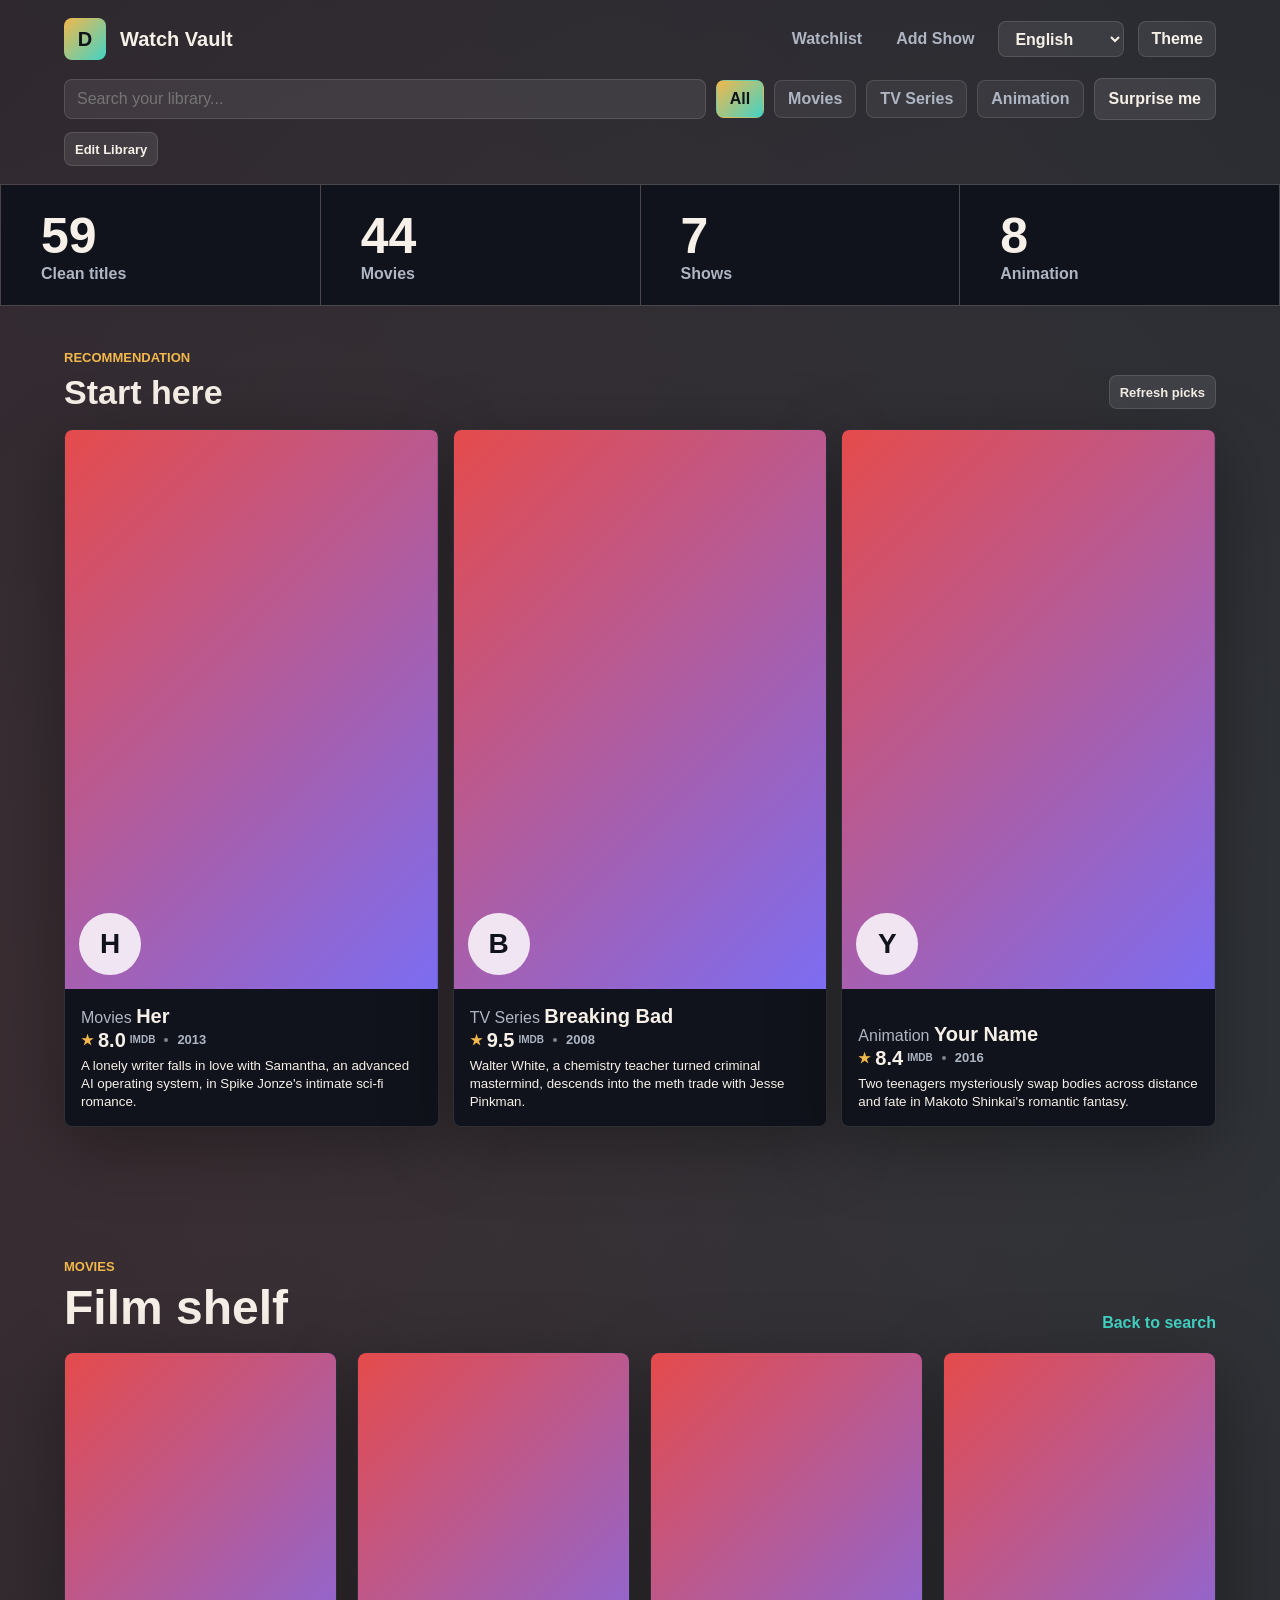
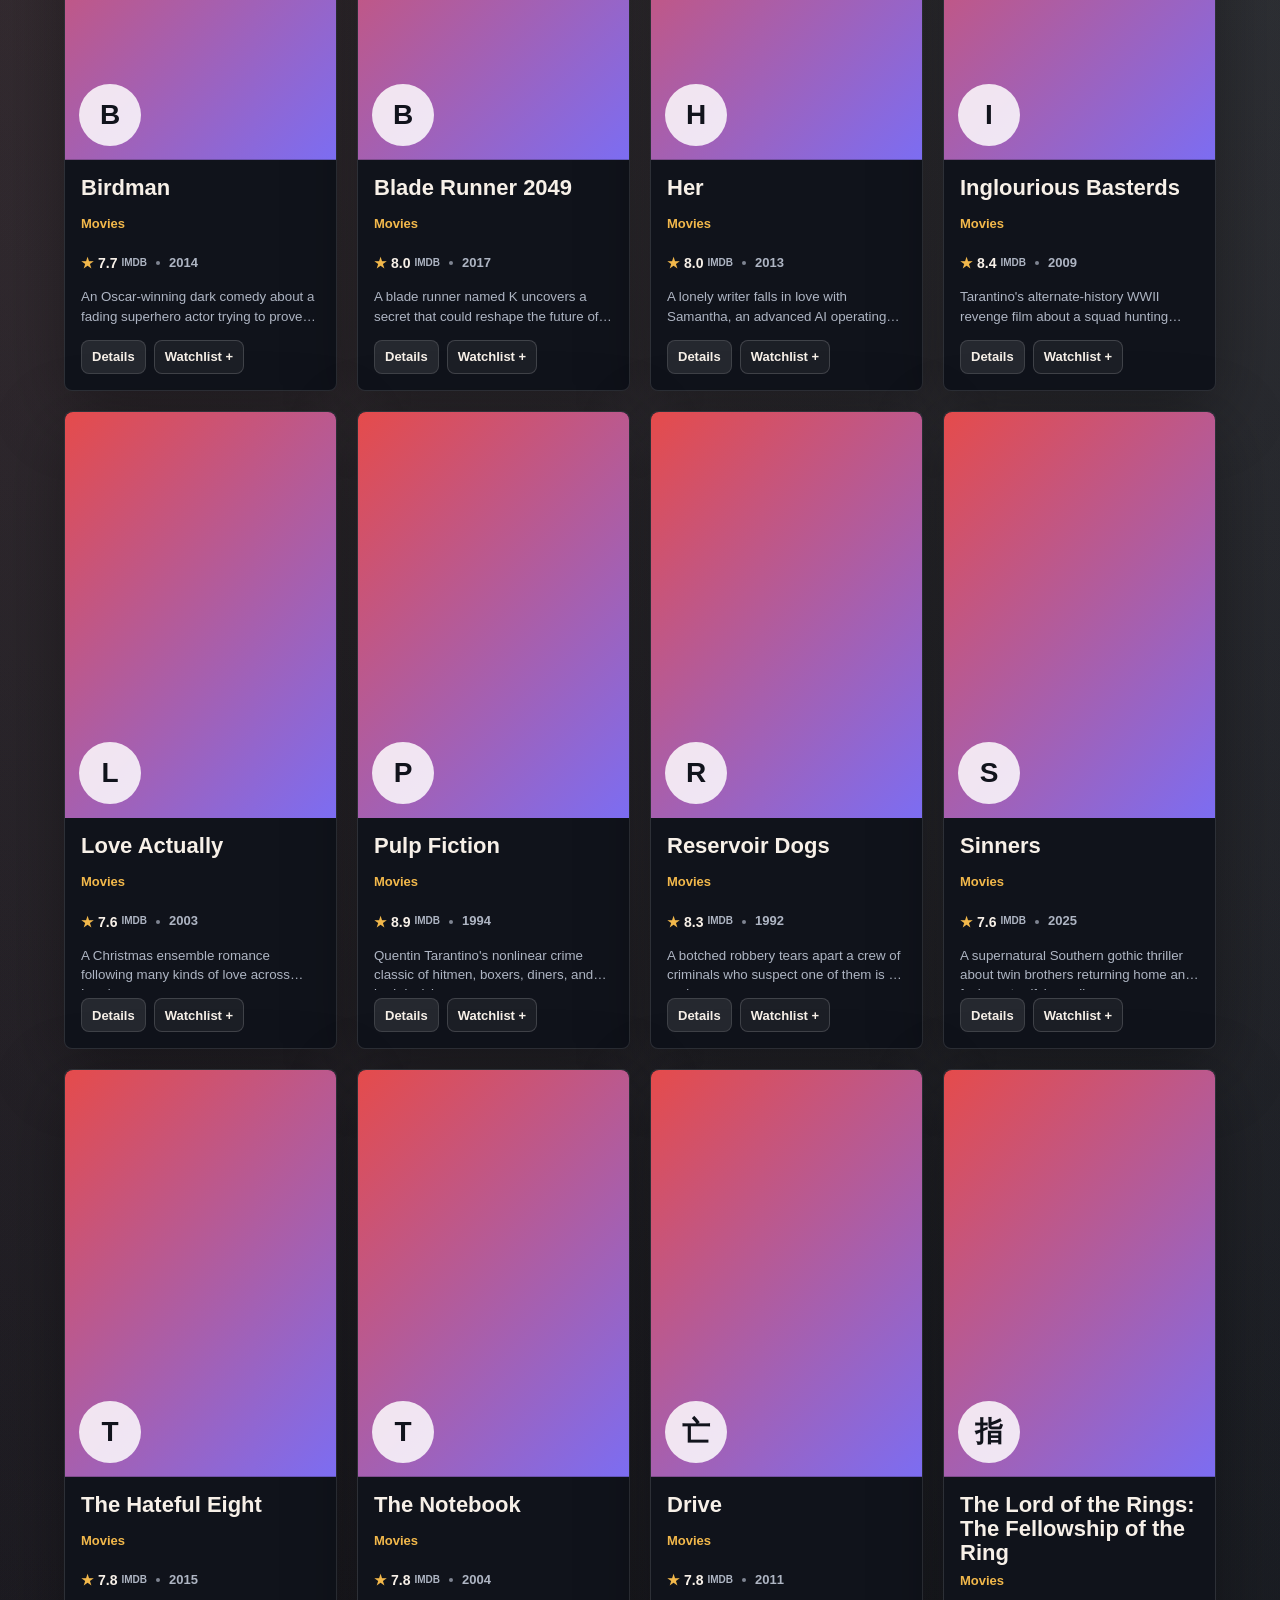
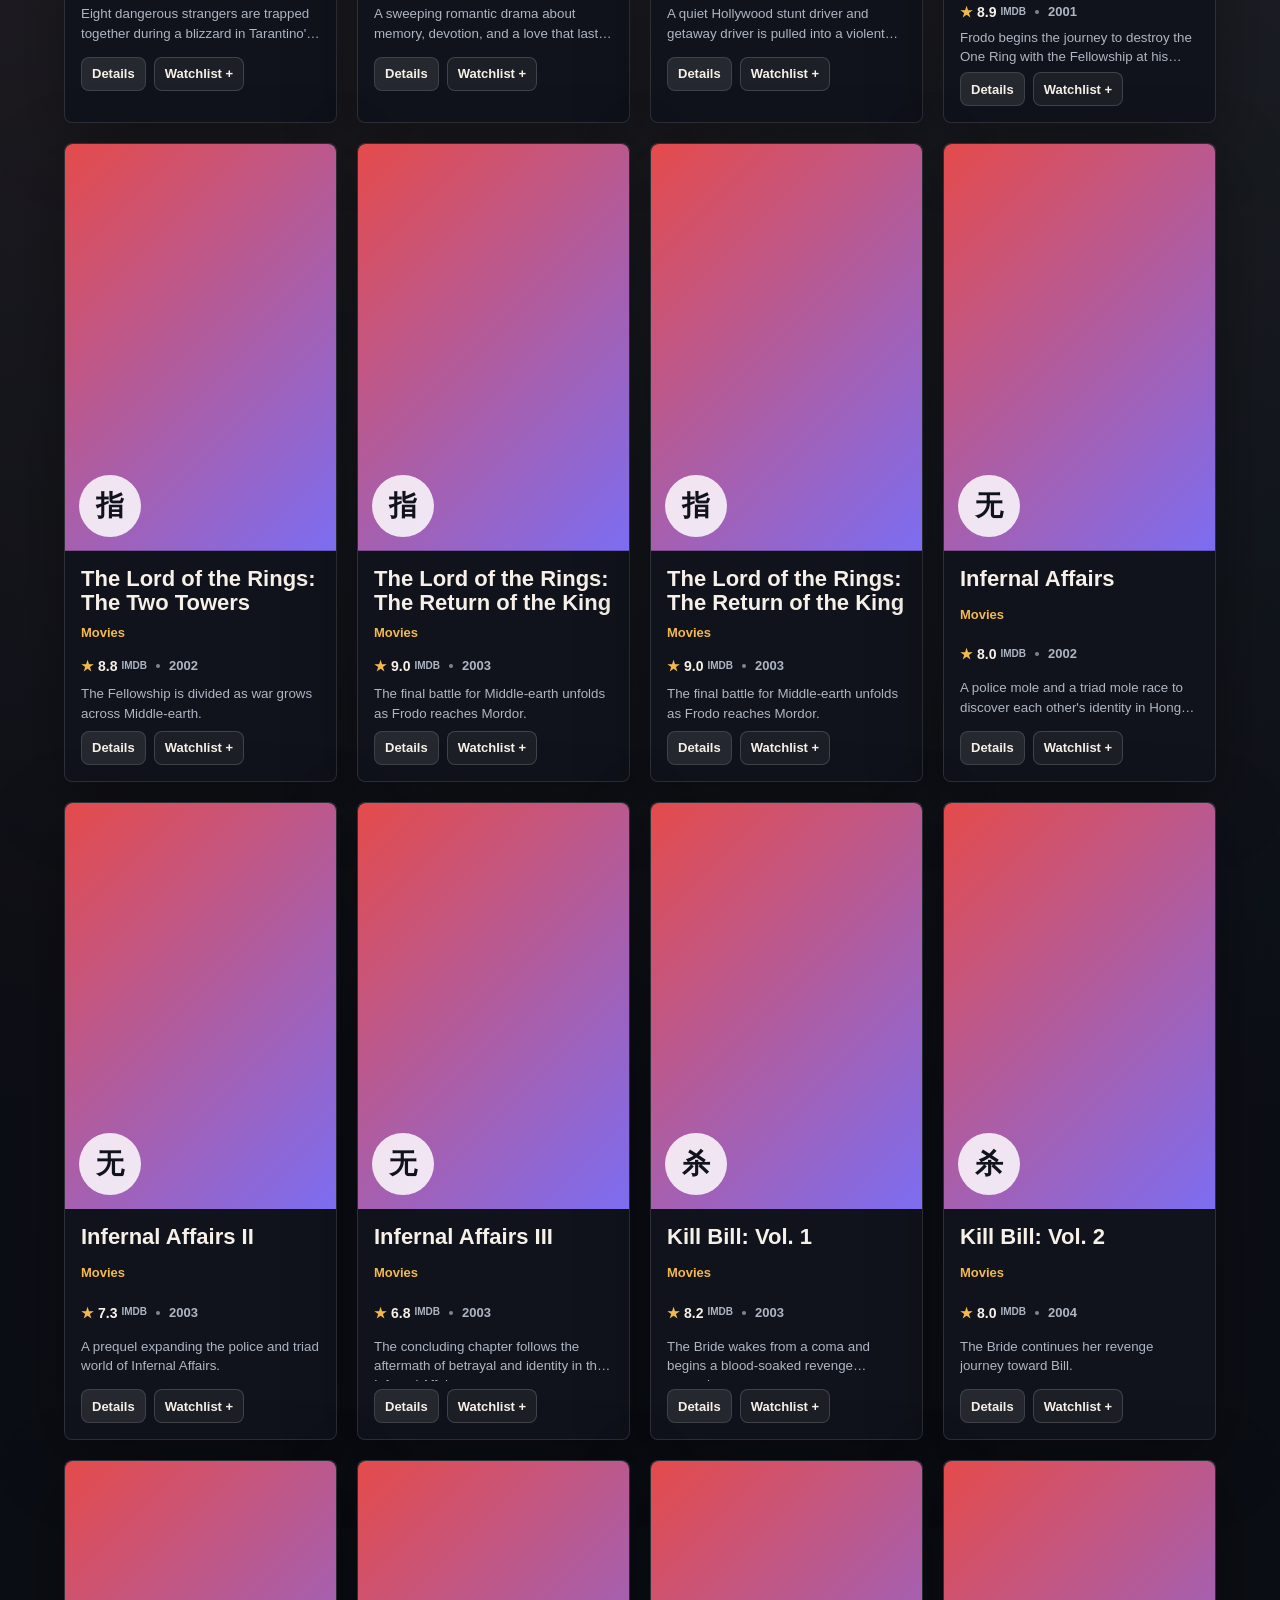
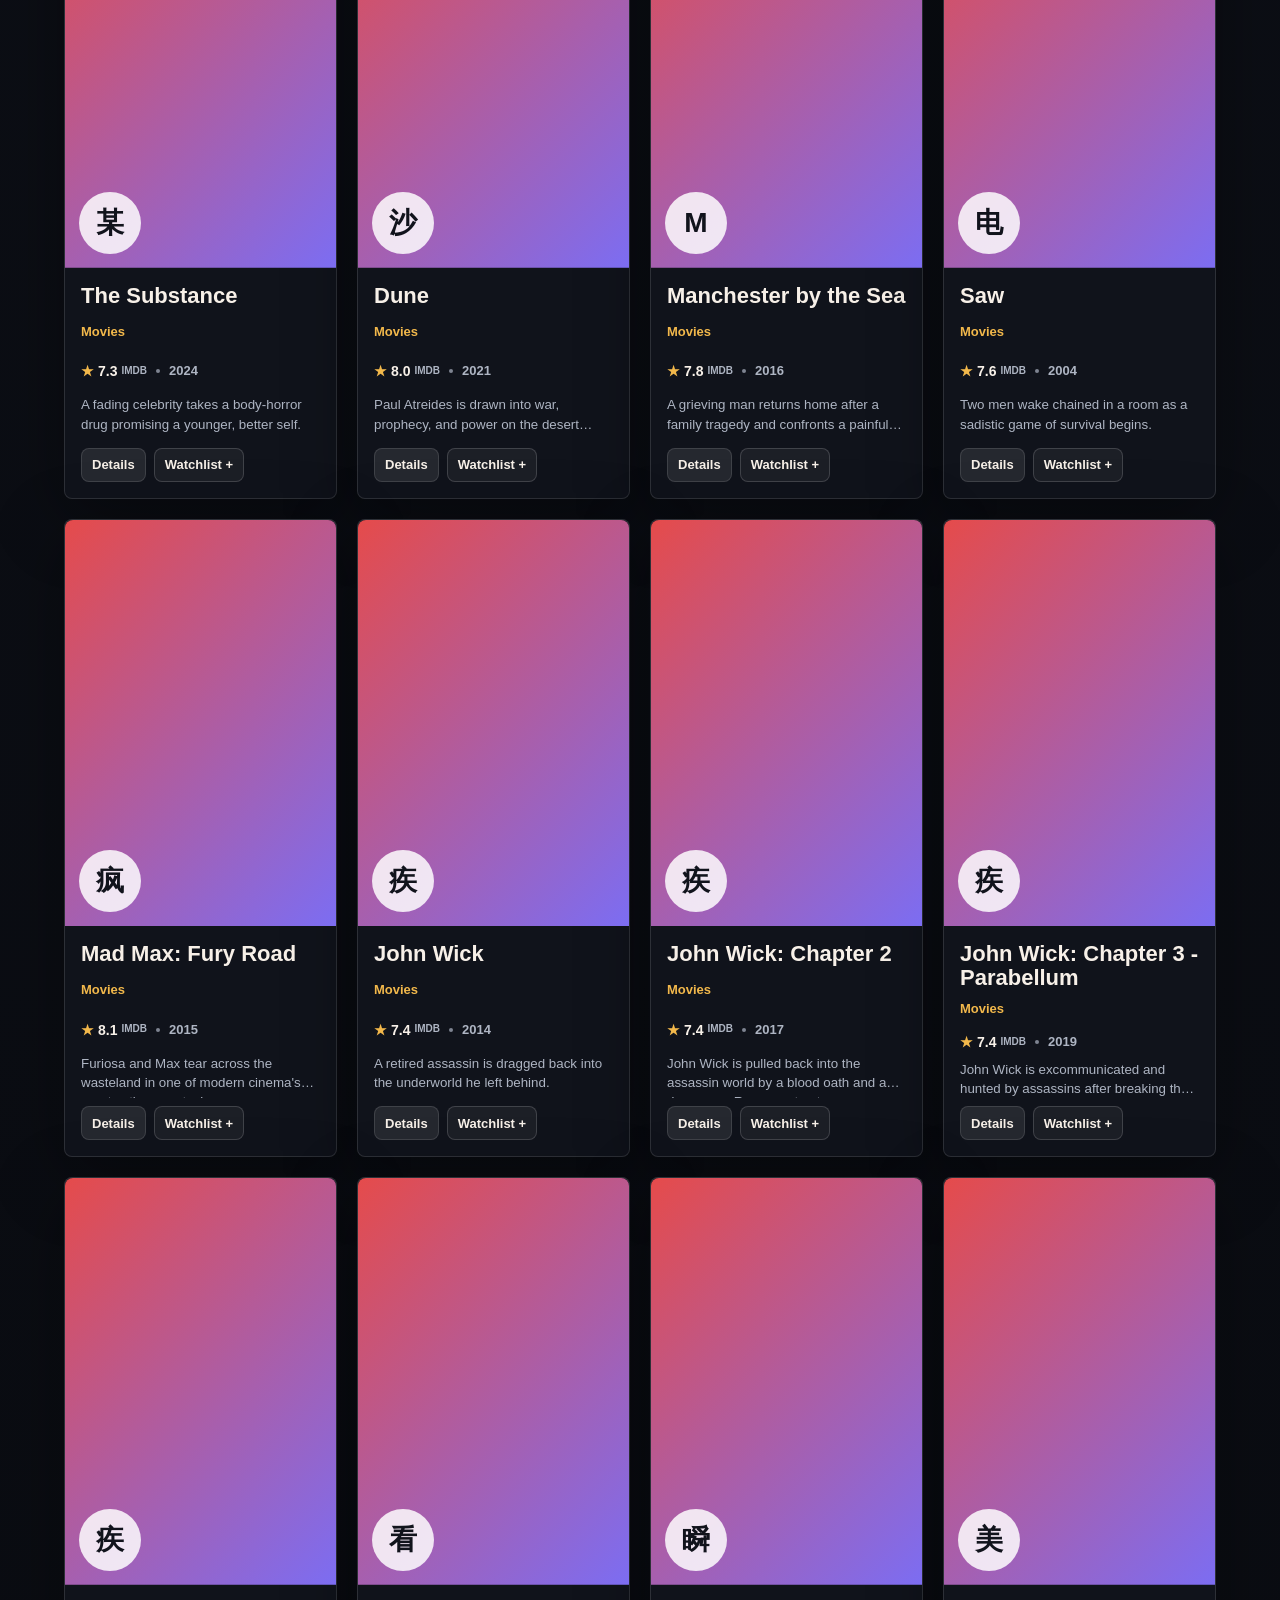
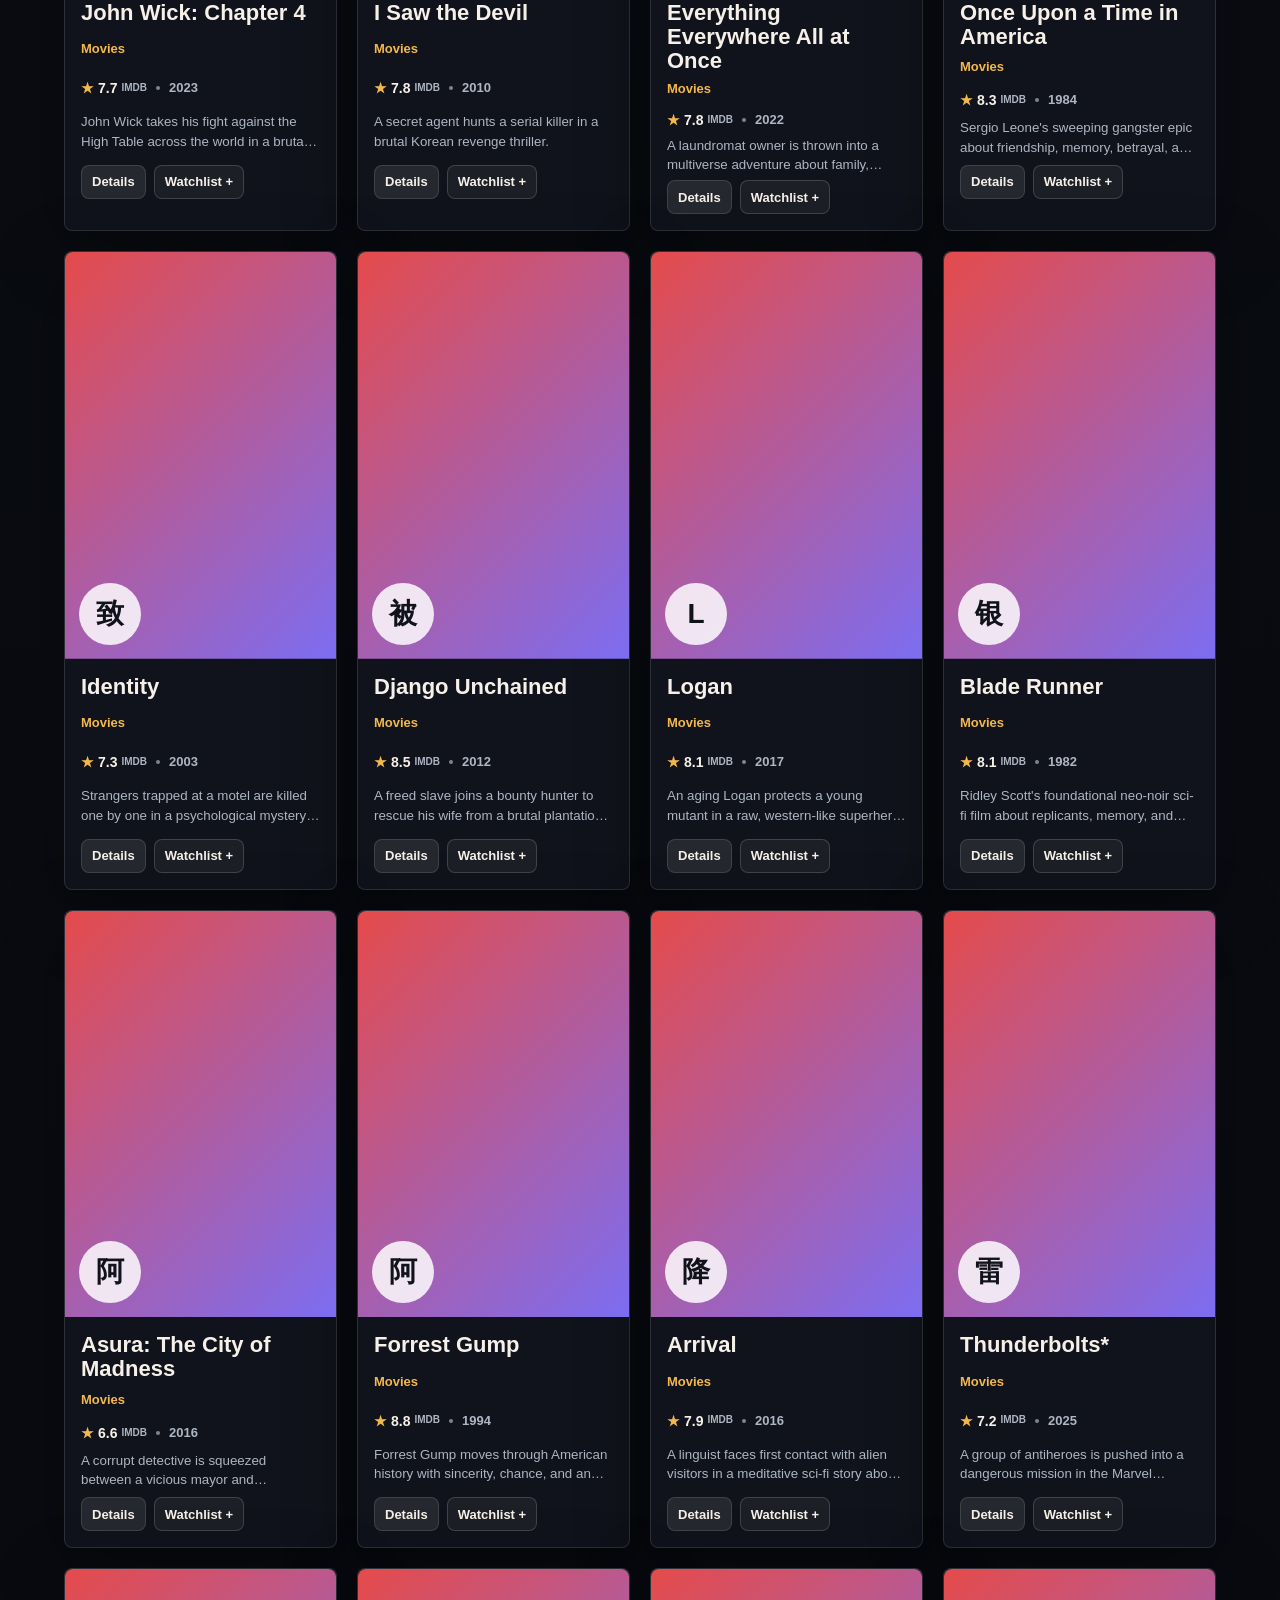
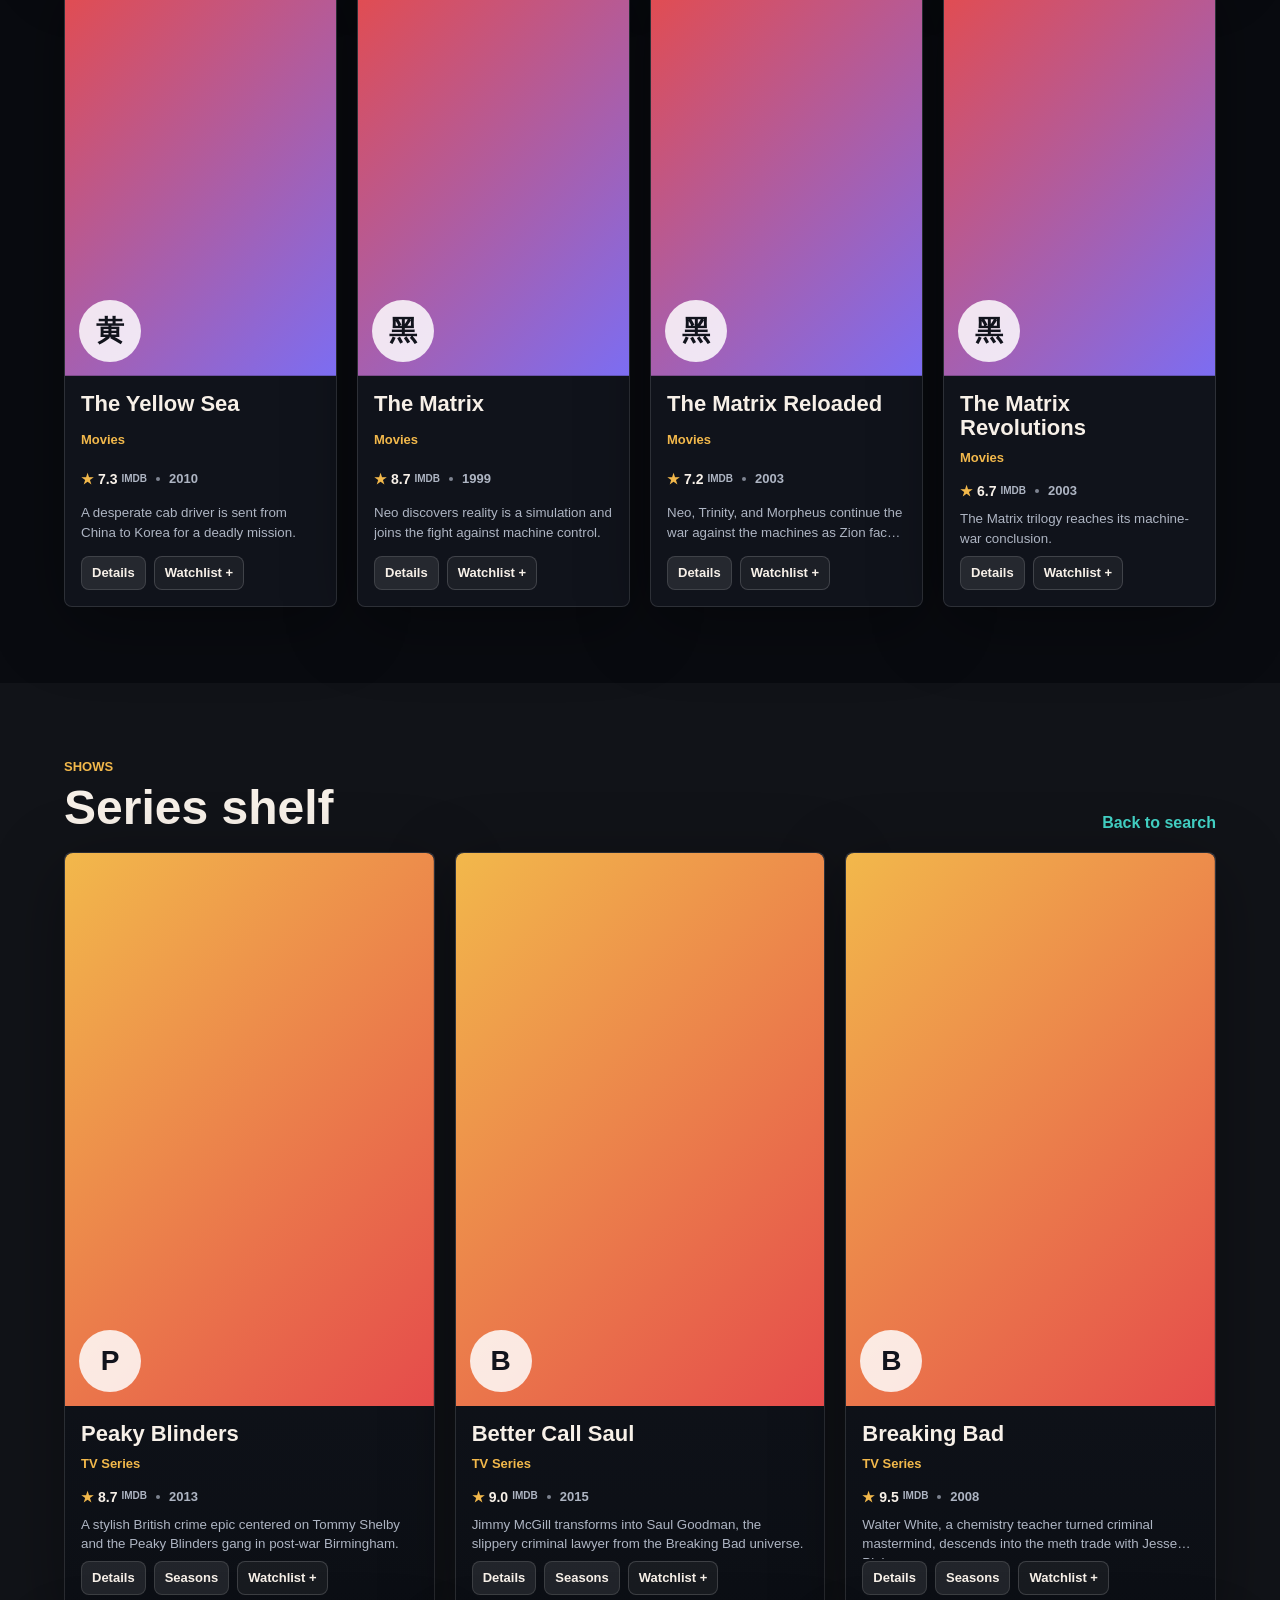
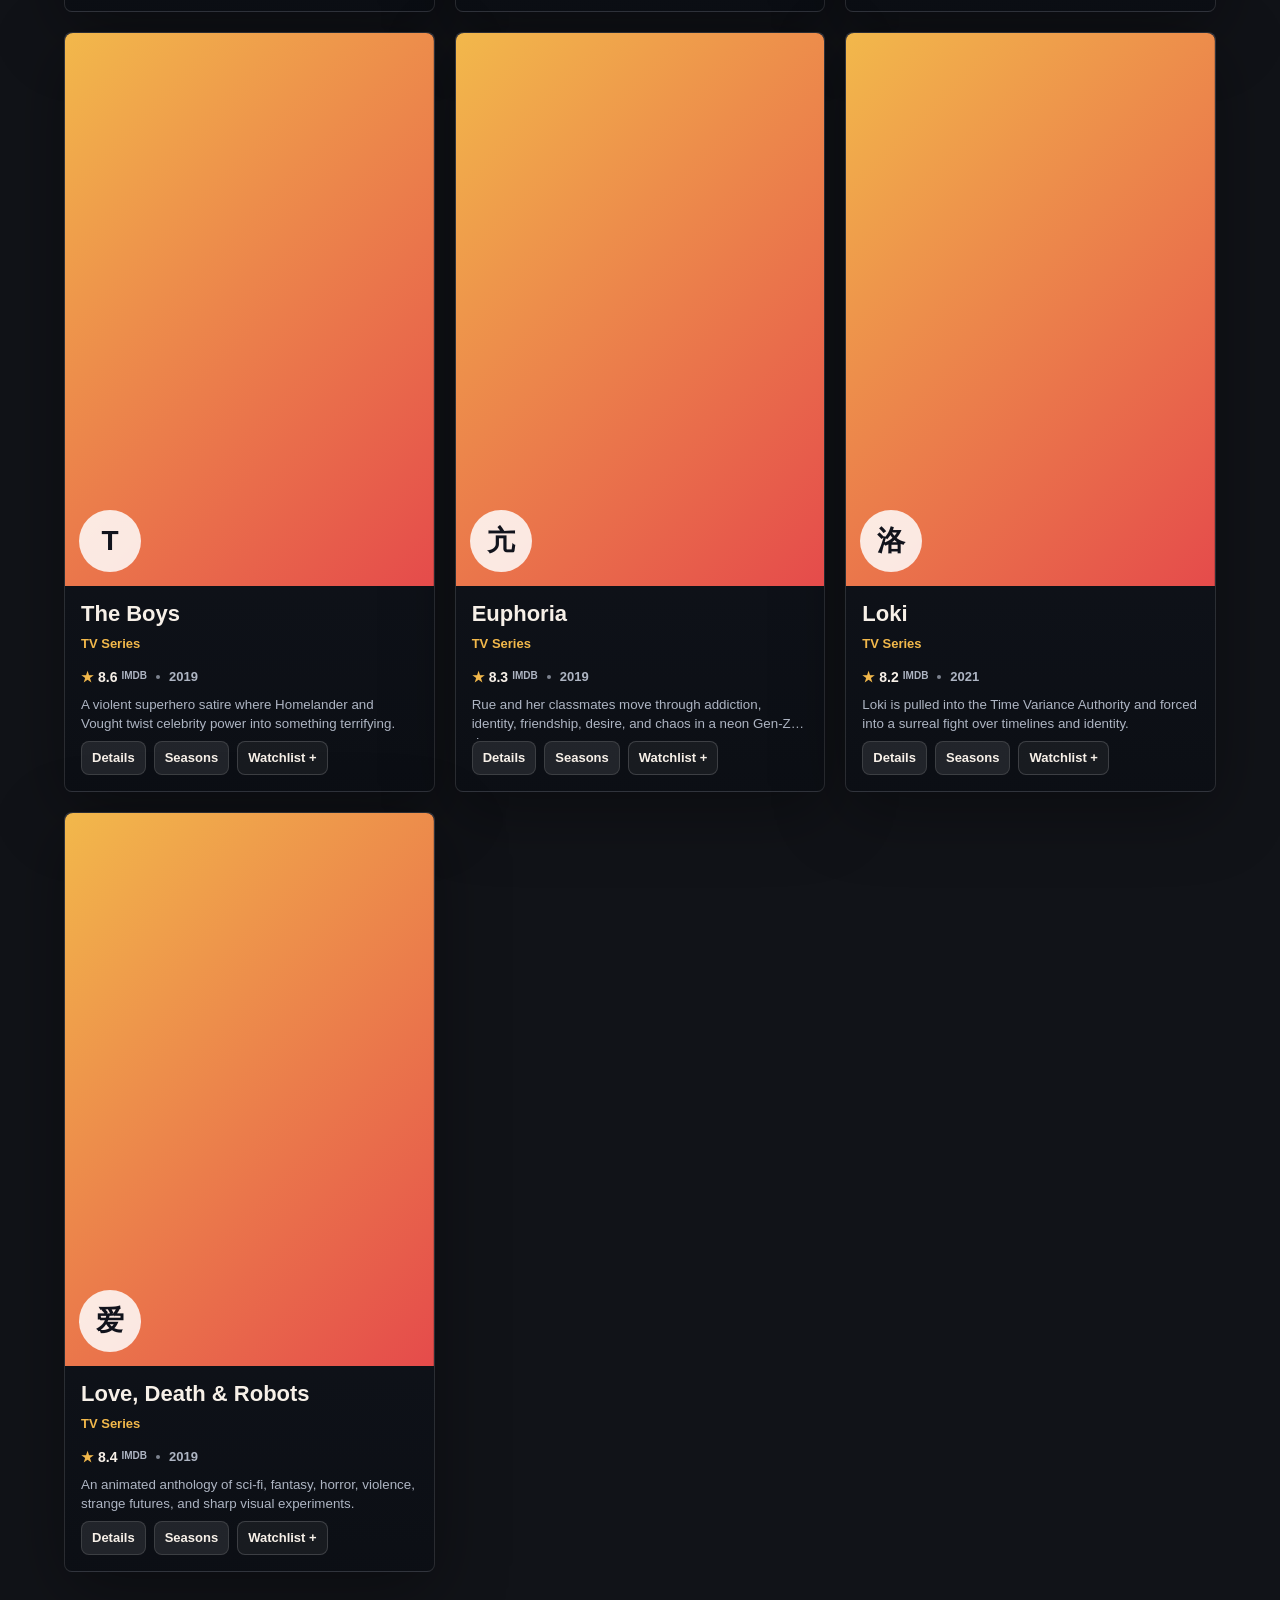
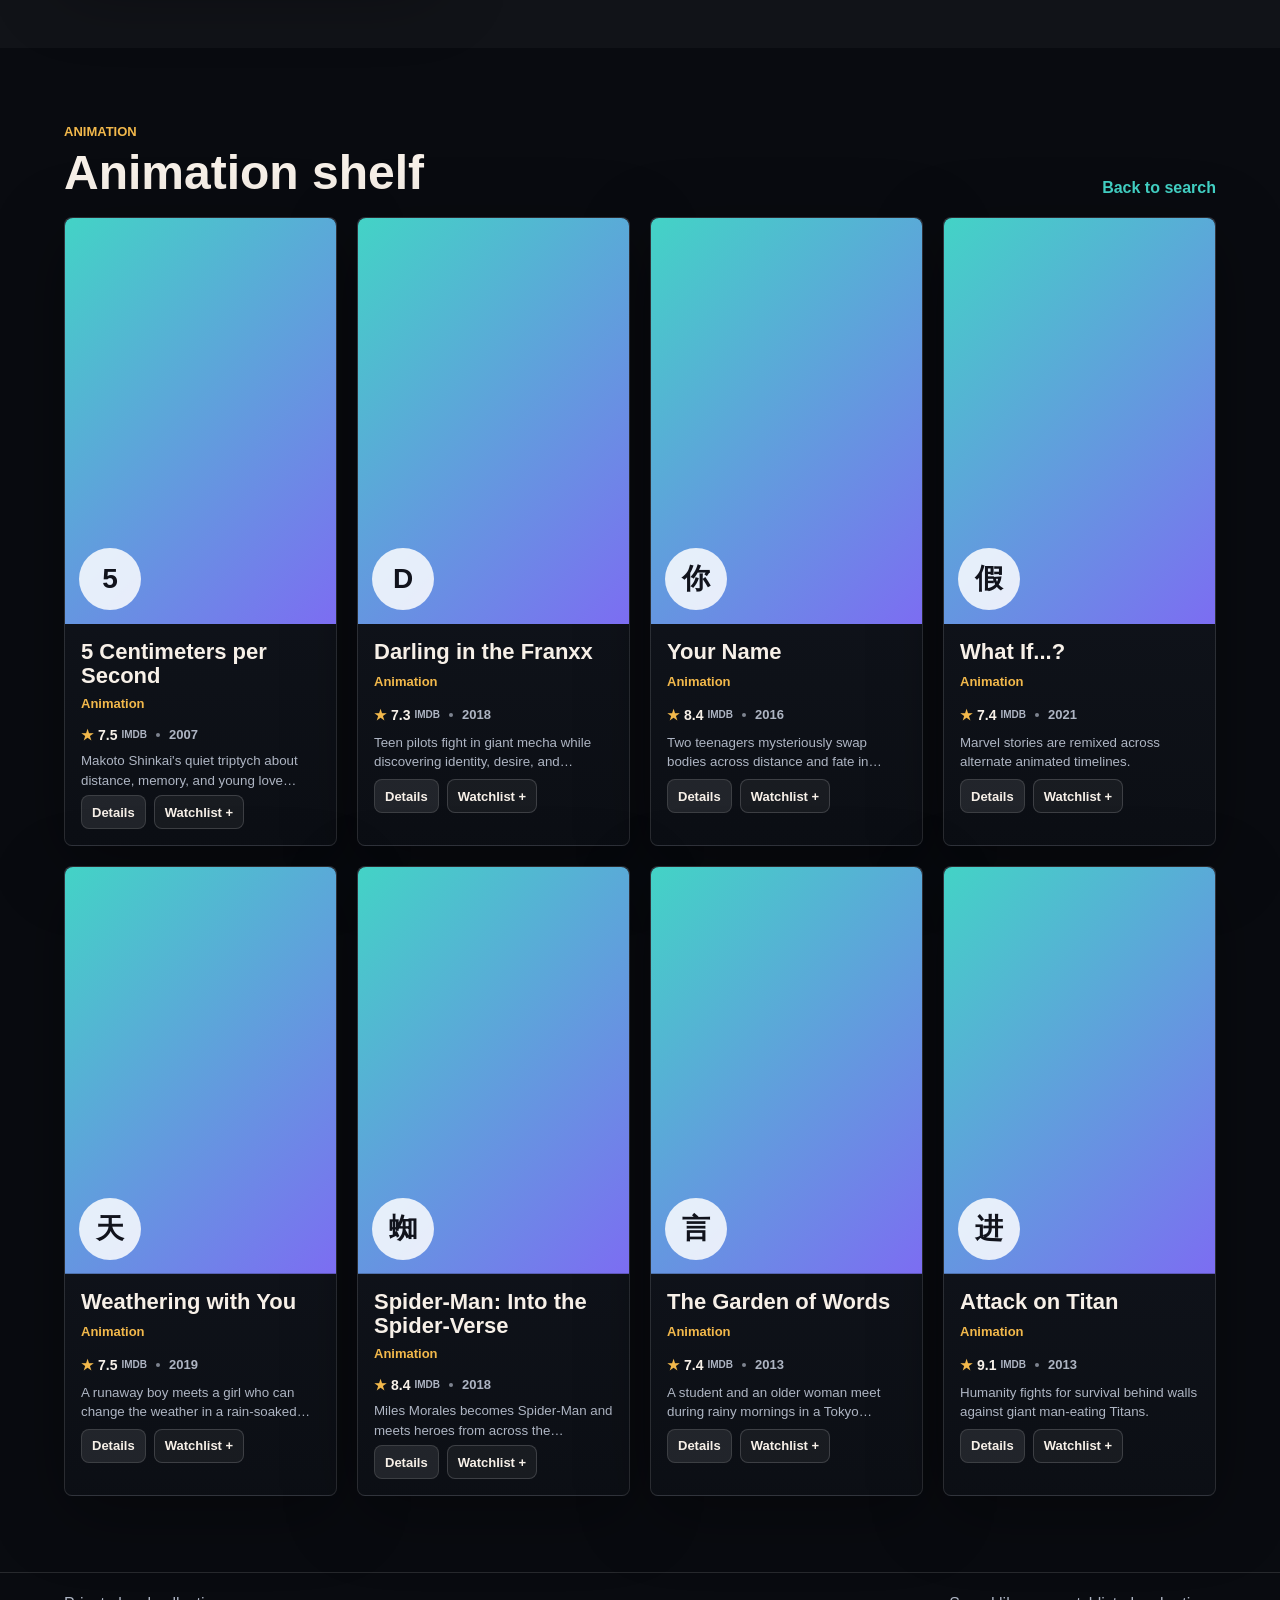
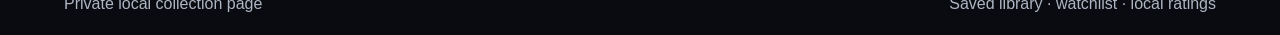
==== index.html @ 33808d0d "Restore Watch Vault stable local version" ====
<!DOCTYPE html>
<html lang="en">
<head>
  <meta charset="UTF-8">
  <meta name="viewport" content="width=device-width, initial-scale=1.0">
  <title>David's Watch Vault</title>
  <link rel="stylesheet" href="styles.css?v=20260528-restore-old">
</head>
<body>
  <header id="top" class="dashboard-top">
    <nav class="top-nav">
      <a class="brand" href="index.html?v=20260528-restore-old"><span class="brand-icon">D</span><span>Watch Vault</span></a>
      <div class="nav-links">
        <a href="watchlist.html?v=20260528-restore-old">Watchlist</a>
        <a href="add.html?v=20260528-restore-old">Add Show</a>
        <select class="language-select" id="languageSelect" aria-label="Language"><option value="en">English</option><option value="zh">中文</option></select>
        <button class="theme-toggle" type="button" id="themeToggle" aria-label="Toggle theme">Theme</button>
      </div>
    </nav>

    <form id="filterForm" class="top-tools" aria-label="Library tools">
      <input id="searchInput" type="search" placeholder="Search your library..." aria-label="Search your library">
      <button class="mood-chip active" type="button" data-category-chip="">All</button>
      <button class="mood-chip" type="button" data-category-chip="Movie">Movies</button>
      <button class="mood-chip" type="button" data-category-chip="Show">TV Series</button>
      <button class="mood-chip" type="button" data-category-chip="Animation">Animation</button>
      <button class="button secondary surprise-button" type="button" id="surpriseButton">Surprise me</button>
    </form>
    <div id="managementBar" class="management-bar">
      <button class="button secondary tiny" type="button" id="editLibraryButton">Edit Library</button>
      <span class="version-pill">Updated build 20260528-restore-old</span>
    </div>
  </header>

  <main>
    <section class="stats-strip" aria-label="Library statistics">
      <article><strong id="totalCount">0</strong><span>Clean titles</span></article>
      <article><strong id="movieCount">0</strong><span>Movies</span></article>
      <article><strong id="showCount">0</strong><span>Shows</span></article>
      <article><strong id="animationCount">0</strong><span>Animation</span></article>
    </section>

    <section class="section recommendations">
      <div class="section-heading tight"><div><p class="eyebrow">Recommendation</p><h2>Start here</h2></div><button class="button secondary tiny" type="button" id="refreshRecommendations">Refresh picks</button></div>
      <div id="recommendations" class="feature-grid"></div>
    </section>

    <section id="movies" class="section shelf-section">
      <div class="section-heading tight"><div><p class="eyebrow">Movies</p><h2>Film shelf</h2></div><a class="jump-link" href="#top">Back to search</a></div>
      <div id="movieShelf" class="media-shelf"></div>
    </section>

    <section id="shows" class="section shelf-section alt">
      <div class="section-heading tight"><div><p class="eyebrow">Shows</p><h2>Series shelf</h2></div><a class="jump-link" href="#top">Back to search</a></div>
      <div id="showShelf" class="media-shelf list-mode"></div>
    </section>

    <section id="animations" class="section shelf-section">
      <div class="section-heading tight"><div><p class="eyebrow">Animation</p><h2>Animation shelf</h2></div><a class="jump-link" href="#top">Back to search</a></div>
      <div id="animationShelf" class="media-shelf"></div>
    </section>
  </main>

  <button class="back-to-top hidden" id="backToTop" type="button">⌃ Back to top</button>

  <footer class="footer"><span>Private local collection page</span><span>Saved library · watchlist · local ratings · build 20260528-restore-old</span></footer>
  <script src="catalog.js?v=20260528-restore-old"></script>
  <script src="app.js?v=20260528-restore-old"></script>
</body>
</html>
---- styles.css ----
:root{--bg:#090b10;--panel:#151923;--panel2:#202635;--text:#f7f0e8;--muted:#aeb5c3;--red:#e54b4b;--gold:#f2b84b;--teal:#43d3c6;--violet:#7c6df2;--line:rgba(255,255,255,.12);--shadow:0 18px 70px rgba(0,0,0,.34)}*{box-sizing:border-box}html{scroll-behavior:smooth}body{margin:0;color:var(--text);font-family:Arial,Helvetica,sans-serif;background:radial-gradient(circle at 12% 8%,rgba(229,75,75,.18),transparent 28%),radial-gradient(circle at 88% 8%,rgba(67,211,198,.16),transparent 28%),linear-gradient(180deg,#10131c,var(--bg) 60%)}a{color:inherit;text-decoration:none}.dashboard-top{padding:18px clamp(16px,5vw,72px) 30px}.top-nav,.brand,.nav-links,.detail-actions{display:flex;align-items:center;gap:14px}.top-nav{justify-content:space-between}.brand{font-size:20px;font-weight:900}.brand-icon{width:42px;aspect-ratio:1;display:grid;place-items:center;border-radius:8px;color:#10131c;background:linear-gradient(135deg,var(--gold),var(--teal))}.nav-links a{color:var(--muted);font-weight:800}.control-deck{display:grid;grid-template-columns:minmax(0,1fr) minmax(280px,420px);gap:22px;align-items:stretch;margin-top:34px}.control-main,.status-panel,.media-item,.feature-card,.plan-card,.add-form,.detail-card,.detail-poster{border:1px solid var(--line);border-radius:8px;background:rgba(21,25,35,.88);box-shadow:var(--shadow)}.control-main{padding:24px}.eyebrow{margin:0 0 10px;color:var(--gold);font-size:13px;font-weight:900;text-transform:uppercase;letter-spacing:0}h1,h2,p{margin-top:0}h1{margin-bottom:20px;font-size:clamp(42px,7vw,76px);line-height:.94;letter-spacing:0}h2{margin-bottom:0;font-size:clamp(30px,4vw,48px);line-height:1;letter-spacing:0}.quick-search{display:grid;grid-template-columns:1fr 190px;gap:10px 12px;align-items:end;max-width:800px}.status-panel{padding:22px;display:flex;flex-direction:column;justify-content:end;gap:10px}.status-dot{width:16px;aspect-ratio:1;border-radius:50%;background:var(--red);box-shadow:0 0 22px rgba(229,75,75,.6)}.status-dot.connected{background:var(--teal);box-shadow:0 0 22px rgba(67,211,198,.62)}.status-panel strong{font-size:24px}.status-panel small,.small-status,.muted,.path-text{color:var(--muted);line-height:1.55}.stats-strip{display:grid;grid-template-columns:repeat(4,minmax(0,1fr));gap:1px;padding:1px;background:var(--line)}.stats-strip article{padding:22px clamp(16px,4vw,40px);background:#10131b}.stats-strip strong{display:block;font-size:clamp(28px,4vw,50px)}.stats-strip span{color:var(--muted);font-weight:800}.section{padding:clamp(38px,6vw,76px) clamp(16px,5vw,72px)}.section-heading{display:flex;align-items:end;justify-content:space-between;gap:18px;margin-bottom:20px}.jump-link{color:var(--teal);font-weight:900}.button{min-height:42px;display:inline-flex;align-items:center;justify-content:center;padding:0 14px;border:0;border-radius:8px;font:inherit;font-weight:900;cursor:pointer}.primary{color:#10131c;background:linear-gradient(135deg,var(--gold),var(--teal))}.secondary{color:var(--text);background:rgba(255,255,255,.09);border:1px solid var(--line)}label{color:var(--muted);font-size:13px;font-weight:900}input,select,textarea{width:100%;min-height:44px;padding:0 12px;color:var(--text);font:inherit;border:1px solid var(--line);border-radius:8px;background:rgba(255,255,255,.08)}textarea{min-height:112px;padding-top:12px;resize:vertical}.feature-grid{display:grid;grid-template-columns:repeat(3,minmax(0,1fr));gap:14px}.feature-card{padding:18px;min-height:150px;display:flex;flex-direction:column;justify-content:space-between}.feature-card strong{font-size:24px}.feature-card span,.media-item small{color:var(--muted)}.alt{background:rgba(255,255,255,.03)}.media-shelf{display:grid;grid-template-columns:repeat(3,minmax(0,1fr));gap:12px}.media-item{min-height:154px;display:grid;grid-template-columns:74px minmax(0,1fr);gap:14px;padding:14px}.list-mode{grid-template-columns:repeat(2,minmax(0,1fr))}.media-mark{width:74px;aspect-ratio:1;display:grid;place-items:center;border-radius:8px;color:#10131c;background:linear-gradient(135deg,var(--red),var(--violet));font-size:30px;font-weight:900}.media-mark.Show{background:linear-gradient(135deg,var(--gold),var(--red))}.media-mark.Animation{background:linear-gradient(135deg,var(--teal),var(--violet))}.media-info{min-width:0}.media-info h3,.plan-card h3{margin:0 0 8px;font-size:20px;line-height:1.1}.media-info p{margin:0 0 12px;color:var(--gold);font-size:13px;font-weight:900}.card-actions{display:flex;gap:8px;flex-wrap:wrap}.tiny{min-height:34px;padding:0 10px;font-size:13px}.hidden{display:none!important}.planned-list{display:grid;grid-template-columns:repeat(3,minmax(0,1fr));gap:12px}.plan-card{padding:16px}.add-section{display:grid;grid-template-columns:minmax(0,.8fr) minmax(280px,520px);gap:22px;align-items:start}.add-form{display:grid;gap:12px;padding:18px}.footer{display:flex;justify-content:space-between;gap:18px;padding:22px clamp(16px,5vw,72px);color:var(--muted);border-top:1px solid var(--line)}.detail-top{display:flex;align-items:center;justify-content:space-between;gap:16px;padding:20px clamp(16px,5vw,72px)}.detail-layout{min-height:calc(100vh - 84px);display:grid;grid-template-columns:minmax(260px,420px) minmax(0,1fr);gap:clamp(22px,5vw,64px);padding:20px clamp(16px,5vw,72px) 70px}.detail-poster{min-height:560px;display:grid;place-items:center;background:linear-gradient(135deg,var(--red),var(--violet))}.detail-poster span{width:116px;aspect-ratio:1;display:grid;place-items:center;border-radius:50%;color:#151923;background:rgba(255,255,255,.82);font-size:56px;font-weight:900}.detail-card{padding:clamp(22px,5vw,52px)}.detail-card h1{font-size:clamp(42px,6vw,82px)}.rating-box{margin:24px 0;padding:16px;border-radius:8px;background:rgba(255,255,255,.07)}.rating-buttons{display:flex;gap:8px;flex-wrap:wrap;margin-top:12px}.star-button{width:34px;aspect-ratio:1;border:0;border-radius:50%;color:#151515;background:var(--gold);cursor:pointer}.detail-info{display:grid;grid-template-columns:repeat(3,minmax(0,1fr));gap:12px}.detail-info div{padding:14px;border-radius:8px;background:rgba(255,255,255,.06)}.detail-info dt{margin-bottom:8px;color:var(--gold);font-size:13px;font-weight:900;text-transform:uppercase}.detail-info dd{margin:0;color:var(--muted);word-break:break-word}@media(max-width:980px){.control-deck,.add-section,.detail-layout{grid-template-columns:1fr}.feature-grid,.media-shelf,.list-mode,.planned-list{grid-template-columns:repeat(2,minmax(0,1fr))}.stats-strip{grid-template-columns:repeat(2,minmax(0,1fr))}}@media(max-width:640px){.top-nav,.nav-links,.section-heading,.footer,.detail-top{align-items:flex-start;flex-direction:column}.quick-search,.feature-grid,.media-shelf,.list-mode,.planned-list,.detail-info,.stats-strip{grid-template-columns:1fr}h1{font-size:42px}}

.show-item{grid-column:span 2}.episode-panel{grid-column:1 / -1;margin-top:14px;padding:14px;border:1px solid var(--line);border-radius:8px;background:rgba(0,0,0,.18)}.season-block{margin-bottom:14px}.season-block:last-child{margin-bottom:0}.season-block h4{margin:0 0 8px;color:var(--gold)}.episode-grid{display:grid;grid-template-columns:repeat(3,minmax(0,1fr));gap:8px}.episode-row{min-height:38px;display:flex;align-items:center;justify-content:space-between;gap:10px;padding:8px 10px;border-radius:8px;background:rgba(255,255,255,.07)}.episode-row span{color:var(--muted);font-size:14px}.episode-watch{min-height:30px;border:0;border-radius:8px;padding:0 10px;color:#10131c;background:var(--teal);font-weight:900;cursor:pointer}@media(max-width:980px){.show-item{grid-column:span 1}.episode-grid{grid-template-columns:repeat(2,minmax(0,1fr))}}@media(max-width:640px){.episode-grid{grid-template-columns:1fr}}

.quiet{color:var(--text);background:rgba(255,255,255,.05);border:1px solid rgba(255,255,255,.16)}
.quiet:hover{background:rgba(255,255,255,.1)}

.control-deck.single{grid-template-columns:1fr}.control-deck.single .control-main{max-width:none}

.mood-row{display:flex;align-items:center;gap:10px;flex-wrap:wrap;margin-top:18px}.mood-chip{min-height:38px;padding:0 13px;border:1px solid var(--line);border-radius:999px;color:var(--muted);background:rgba(255,255,255,.06);font:inherit;font-weight:900;cursor:pointer}.mood-chip.active,.mood-chip:hover{color:#10131c;background:linear-gradient(135deg,var(--gold),var(--teal));border-color:transparent}.surprise-button{margin-left:auto}.feature-grid{grid-template-columns:repeat(3,minmax(0,1fr));align-items:stretch}.poster-feature{overflow:hidden;min-height:360px;padding:0;background:rgba(21,25,35,.9)}.poster-feature>div:last-child{padding:16px}.feature-poster,.poster-surface{position:relative;overflow:hidden;display:grid;place-items:end start;background:linear-gradient(135deg,var(--red),var(--violet));background-size:contain;background-position:center;background-repeat:no-repeat}.feature-poster{height:230px}.poster-surface{height:310px;border-radius:8px 8px 0 0}.feature-poster span,.poster-surface span{width:62px;aspect-ratio:1;display:grid;place-items:center;margin:14px;border-radius:50%;color:#11131c;background:rgba(255,255,255,.84);font-size:28px;font-weight:900}.poster-surface.Show{background:linear-gradient(135deg,var(--gold),var(--red))}.poster-surface.Animation{background:linear-gradient(135deg,var(--teal),var(--violet))}.poster-loaded span{opacity:0}.media-shelf{grid-template-columns:repeat(3,minmax(0,1fr));gap:18px}.media-item.poster-card{display:flex;min-height:0;flex-direction:column;gap:0;padding:0}.poster-card .media-info{display:flex;min-height:235px;flex-direction:column;justify-content:space-between;padding:16px}.poster-card h3{font-size:24px}.summary-line{display:-webkit-box;min-height:44px;overflow:hidden;color:var(--muted);line-height:1.45;-webkit-box-orient:vertical;-webkit-line-clamp:2}.list-mode{grid-template-columns:repeat(2,minmax(0,1fr))}.show-item{grid-column:span 1}.episode-panel{margin-top:14px}.detail-poster{background-size:contain;background-position:center;background-repeat:no-repeat}.detail-poster.poster-loaded span{opacity:0}.description{max-width:850px;color:var(--muted);font-size:18px;line-height:1.65}@media(max-width:1100px){.media-shelf,.feature-grid{grid-template-columns:repeat(2,minmax(0,1fr))}.surprise-button{margin-left:0}}@media(max-width:680px){.media-shelf,.feature-grid{grid-template-columns:1fr}.poster-surface{height:360px}.quick-search{grid-template-columns:1fr}.mood-row{align-items:stretch}.mood-chip,.surprise-button{flex:1 1 auto}}

.poster-feature,.poster-card{background:#10131b}.feature-poster,.poster-surface{aspect-ratio:2 / 3;height:auto;min-height:0;background-size:cover;background-position:center;background-repeat:no-repeat;background-color:#10131b}.detail-layout{grid-template-columns:minmax(260px,390px) minmax(0,1fr)}.detail-poster{aspect-ratio:2 / 3;min-height:0;background-size:cover;background-position:center;background-repeat:no-repeat;background-color:#10131b}.poster-card .media-info{min-height:230px}.poster-card h3{font-size:22px}.media-shelf{grid-template-columns:repeat(auto-fit,minmax(250px,1fr));gap:20px}.list-mode{grid-template-columns:repeat(auto-fit,minmax(300px,1fr))}.feature-grid{grid-template-columns:repeat(auto-fit,minmax(260px,1fr))}.feature-poster span,.poster-surface span,.detail-poster span{transition:opacity .2s ease}.poster-loaded{box-shadow:inset 0 -90px 90px rgba(0,0,0,.35)}.poster-loaded span{opacity:0}


/* Focused layout fixes: movie cards keep their structure, series and animation get full-poster treatment. */
.dashboard-top{padding-bottom:18px}.top-nav{gap:18px;flex-wrap:wrap}.nav-links{flex-wrap:wrap;justify-content:flex-end}.theme-toggle{min-height:36px;padding:0 12px;border:1px solid var(--line);border-radius:8px;color:var(--text);background:rgba(255,255,255,.08);font:inherit;font-weight:900;cursor:pointer}.top-tools{display:grid;grid-template-columns:minmax(220px,1fr) 160px repeat(4,max-content) max-content;gap:10px;align-items:center;margin-top:18px}.top-tools input,.top-tools select{min-height:40px}.top-tools .mood-chip{border-radius:8px}.top-tools .surprise-button{margin-left:0}.control-deck{display:none}.plan-section{padding-top:34px;padding-bottom:34px;background:linear-gradient(135deg,rgba(67,211,198,.08),rgba(242,184,75,.07))}.planned-list{grid-template-columns:repeat(auto-fit,minmax(230px,1fr))}.movie-item .poster-surface{background-size:cover}.show-item .poster-surface,.animation-item .poster-surface{height:auto;aspect-ratio:2 / 3;background-size:contain;background-position:center;background-repeat:no-repeat;background-color:#090b10}.show-item .media-info,.animation-item .media-info{min-height:205px}.show-item.poster-card,.animation-item.poster-card{background:linear-gradient(180deg,rgba(21,25,35,.96),rgba(12,15,21,.98))}.feature-poster{background-size:contain;background-color:#090b10}.detail-poster{background-size:contain}.theme-alt{--bg:#eef5f2;--panel:#ffffff;--panel2:#dfe9e5;--text:#15201e;--muted:#5d6c6a;--red:#d94e49;--gold:#b98125;--teal:#157f78;--violet:#465cc7;--line:rgba(21,32,30,.16);--shadow:0 18px 55px rgba(30,55,48,.16);background:linear-gradient(180deg,#f7fbfa,#e8f2ef 48%,#dce9e5)}.theme-alt .stats-strip article,.theme-alt .poster-feature,.theme-alt .poster-card{background:#ffffff}.theme-alt .control-main,.theme-alt .status-panel,.theme-alt .media-item,.theme-alt .feature-card,.theme-alt .plan-card,.theme-alt .add-form,.theme-alt .detail-card,.theme-alt .detail-poster{background:rgba(255,255,255,.92)}.theme-alt .primary,.theme-alt .mood-chip.active,.theme-alt .mood-chip:hover{color:#ffffff;background:linear-gradient(135deg,var(--teal),var(--violet))}.theme-alt .brand-icon{color:#fff;background:linear-gradient(135deg,var(--teal),var(--violet))}.theme-alt input,.theme-alt select,.theme-alt textarea,.theme-alt .secondary,.theme-alt .theme-toggle{background:rgba(255,255,255,.75)}@media(max-width:1180px){.top-tools{grid-template-columns:minmax(220px,1fr) 150px repeat(2,max-content)}.top-tools .surprise-button{justify-self:start}}@media(max-width:720px){.top-tools{grid-template-columns:1fr 1fr}.top-tools input{grid-column:1 / -1}.top-tools .mood-chip,.top-tools .surprise-button{width:100%}.nav-links{justify-content:flex-start}.show-item .poster-surface,.animation-item .poster-surface{aspect-ratio:2 / 3}}


/* Current interaction pass */
.nav-links a{min-height:36px;display:inline-flex;align-items:center;padding:0 10px;border-radius:8px}.nav-links a:hover{background:rgba(255,255,255,.08);color:var(--text)}.top-tools{grid-template-columns:minmax(260px,1fr) repeat(4,max-content) max-content}.top-tools select{display:none}.recommendations{padding-top:28px;padding-bottom:34px}.recommendations .section-heading h2{font-size:clamp(24px,3vw,34px)}.recommendations .feature-grid{grid-template-columns:repeat(auto-fit,minmax(220px,1fr));max-width:720px}.recommendations .poster-feature{min-height:250px}.recommendations .feature-poster{height:auto;aspect-ratio:16 / 9;background-size:cover}.recommendations .feature-card strong{font-size:20px}.compact-top{padding-bottom:14px}.watchlist-page,.add-online-page{min-height:calc(100vh - 180px);padding-top:34px}.watchlist-grid{grid-template-columns:repeat(auto-fit,minmax(250px,1fr));gap:20px}.watchlist-card{border-color:rgba(229,9,20,.28)}.online-add-form{max-width:860px;padding:18px;border:1px solid var(--line);border-radius:8px;background:rgba(21,25,35,.88);box-shadow:var(--shadow)}.online-search-row{display:grid;grid-template-columns:minmax(0,1fr) max-content;gap:12px;margin:8px 0 12px}.online-result{max-width:360px;margin-top:22px}.online-result-card{min-width:0}.theme-alt{--bg:#050505;--panel:#111;--panel2:#1c1c1c;--text:#f5f5f1;--muted:#a7a7a7;--red:#e50914;--gold:#e50914;--teal:#b81d24;--violet:#831010;--line:rgba(255,255,255,.14);--shadow:0 22px 70px rgba(0,0,0,.62);background:radial-gradient(circle at 20% 0%,rgba(229,9,20,.22),transparent 28%),linear-gradient(180deg,#141414,#050505 58%)}.theme-alt .brand-icon,.theme-alt .primary,.theme-alt .mood-chip.active,.theme-alt .mood-chip:hover{color:#fff;background:#e50914}.theme-alt .poster-card,.theme-alt .feature-card,.theme-alt .online-add-form,.theme-alt .detail-card,.theme-alt .detail-poster{background:#111;border-color:rgba(255,255,255,.12)}.theme-alt .stats-strip article{background:#101010}.theme-alt .secondary,.theme-alt .theme-toggle,.theme-alt input,.theme-alt select,.theme-alt textarea{color:#f5f5f1;background:#191919;border-color:rgba(255,255,255,.16)}.theme-alt .show-item.poster-card,.theme-alt .animation-item.poster-card{background:linear-gradient(180deg,#111,#070707)}.theme-alt .plan-section{background:linear-gradient(135deg,rgba(229,9,20,.13),rgba(255,255,255,.03))}@media(max-width:920px){.top-tools{grid-template-columns:1fr 1fr}.top-tools input{grid-column:1 / -1}.online-search-row{grid-template-columns:1fr}.online-search-row .button{width:100%}}@media(max-width:640px){.recommendations .feature-grid,.watchlist-grid{grid-template-columns:1fr}}


/* Recommendation and language pass */
.language-toggle{min-height:36px;padding:0 12px;border:1px solid var(--line);border-radius:8px;color:var(--text);background:rgba(255,255,255,.08);font:inherit;font-weight:900;cursor:pointer}.recommendations:not(.compact-recommendations){padding-top:44px;padding-bottom:56px}.recommendations:not(.compact-recommendations) .feature-grid{grid-template-columns:repeat(auto-fit,minmax(260px,1fr));max-width:none}.recommendations:not(.compact-recommendations) .poster-feature{min-height:360px}.recommendations:not(.compact-recommendations) .feature-poster{aspect-ratio:2 / 3;height:auto;background-size:contain;background-position:center;background-repeat:no-repeat}.compact-recommendations{padding-top:28px;padding-bottom:32px}.compact-recommendations .feature-grid{grid-template-columns:repeat(auto-fit,minmax(210px,250px));max-width:820px;gap:16px}.compact-recommendations .poster-feature{min-height:310px}.compact-recommendations .feature-poster{aspect-ratio:2 / 3;height:auto;background-size:contain;background-position:center;background-repeat:no-repeat}.watchlist-grid{grid-template-columns:repeat(auto-fill,minmax(250px,320px));justify-content:start}.watchlist-grid .poster-surface{aspect-ratio:2 / 3}.theme-alt .language-toggle{color:#f5f5f1;background:#191919;border-color:rgba(255,255,255,.16)}@media(max-width:720px){.compact-recommendations .feature-grid,.recommendations:not(.compact-recommendations) .feature-grid,.watchlist-grid{grid-template-columns:1fr}.compact-recommendations .poster-feature,.recommendations:not(.compact-recommendations) .poster-feature{min-height:0}}

/* Final polish for language dropdown, IMDb-style facts, and watchlist sizing rollback */
.language-select{min-height:36px;width:auto;padding:0 34px 0 12px;border:1px solid var(--line);border-radius:8px;color:var(--text);background:rgba(255,255,255,.08);font:inherit;font-weight:900;cursor:pointer}.credit-line{display:block;min-height:18px;color:var(--muted);font-size:12px;line-height:1.35}.public-facts{margin:0 0 14px;color:var(--gold);font-weight:900;line-height:1.5}.detail-info{display:none}.watchlist-grid{grid-template-columns:repeat(auto-fit,minmax(230px,1fr));justify-content:stretch}.theme-alt .language-select{color:#f5f5f1;background:#191919;border-color:rgba(255,255,255,.16)}

/* Poster and IMDb facts hardening */
.detail-poster,.theme-alt .detail-poster{width:100%;max-width:390px;aspect-ratio:2 / 3!important;min-height:0!important;align-self:start;background-size:contain!important;background-position:center!important;background-repeat:no-repeat!important;background-color:#10131b!important}.theme-alt .detail-poster{background-color:#111!important}.feature-poster,.poster-surface{background-size:contain!important;background-position:center!important;background-repeat:no-repeat!important}.movie-item .poster-surface{background-size:cover!important}.credit-line{min-height:34px;color:var(--gold);font-weight:800;display:-webkit-box;overflow:hidden;-webkit-box-orient:vertical;-webkit-line-clamp:2}.public-facts:empty::before{content:"IMDb info loading";color:var(--muted)}

/* IMDb-style fact chips */
.credit-line,.public-facts{display:flex;flex-wrap:wrap;gap:6px;align-items:center}.credit-line{min-height:64px}.public-facts{margin:0 0 18px}.fact-chip{display:inline-flex;align-items:center;gap:6px;max-width:100%;padding:7px 9px;border:1px solid var(--line);border-radius:8px;background:rgba(255,255,255,.07);color:var(--text);line-height:1.15}.fact-chip small{color:var(--muted);font-size:11px;font-weight:900;text-transform:uppercase}.fact-chip strong{font-size:12px;font-weight:900}.rating-chip{background:rgba(242,184,75,.13);border-color:rgba(242,184,75,.42)}.rating-chip .star{color:var(--gold);font-size:15px}.wide-chip{flex:1 1 100%;justify-content:flex-start}.wide-chip strong{overflow:hidden;text-overflow:ellipsis;white-space:nowrap}.public-facts .fact-chip{padding:10px 12px}.public-facts .fact-chip strong{font-size:14px}.muted-chip{color:var(--muted)}.theme-alt .fact-chip{background:#171717;border-color:rgba(255,255,255,.16)}.theme-alt .rating-chip{background:rgba(229,9,20,.13);border-color:rgba(229,9,20,.45)}.theme-alt .rating-chip .star{color:#e50914}

/* Details page fact layout polish */
.public-facts{display:grid;grid-template-columns:minmax(96px,max-content) minmax(160px,1fr);gap:10px 12px;align-items:stretch}
.public-facts .fact-chip{min-height:44px;padding:11px 13px}
.public-facts .rating-chip{grid-row:span 2;min-width:108px;justify-content:center;flex-direction:column;gap:3px;text-align:center}
.public-facts .rating-chip .star{font-size:22px;line-height:1}
.public-facts .rating-chip strong{font-size:24px;line-height:1}
.public-facts .rating-chip small{font-size:11px}
.public-facts .wide-chip{grid-column:1 / -1;align-items:flex-start;justify-content:flex-start;flex-direction:column;gap:4px}
.public-facts .wide-chip strong{white-space:normal;overflow:visible;text-overflow:clip;line-height:1.35}
.credit-line .wide-chip strong{white-space:nowrap;overflow:hidden;text-overflow:ellipsis}
.theme-alt .public-facts .rating-chip{background:rgba(229,9,20,.16)}
@media(max-width:640px){.public-facts{grid-template-columns:1fr}.public-facts .rating-chip{grid-row:auto;min-width:0;align-items:flex-start;text-align:left}.public-facts .wide-chip{grid-column:auto}}

/* Cleaner card facts and unframed detail credits */
.credit-line{display:block!important;min-height:28px;color:var(--muted);font-size:13px;line-height:1.25;overflow:visible;-webkit-line-clamp:unset}
.card-facts{display:inline-flex;align-items:center;gap:9px;min-height:24px;color:var(--muted);font-weight:900}
.card-rating{display:inline-flex;align-items:center;gap:4px;color:var(--gold)}
.card-rating .star{font-size:14px;line-height:1}
.card-rating strong{font-size:14px;line-height:1;color:var(--text)}
.card-rating small{font-size:10px;color:var(--muted);letter-spacing:0;text-transform:uppercase}
.card-year{display:inline-flex;align-items:center;color:var(--muted);font-size:13px;font-weight:900}
.card-year::before{content:"";width:4px;height:4px;margin-right:9px;border-radius:50%;background:var(--muted);opacity:.7}
.public-facts{display:grid!important;grid-template-columns:minmax(92px,118px) minmax(0,1fr);gap:18px;align-items:center;margin:0 0 22px;color:var(--text)}
.detail-rating{display:grid;place-items:center;align-content:center;min-height:112px;color:var(--gold)}
.detail-rating .star{font-size:26px;line-height:1}
.detail-rating strong{margin-top:4px;color:var(--text);font-size:34px;line-height:1;font-weight:900}
.detail-rating small{margin-top:4px;color:var(--muted);font-size:11px;font-weight:900;letter-spacing:0;text-transform:uppercase}
.detail-fact-stack{display:grid;gap:0;min-width:0}
.detail-fact-row{display:grid;grid-template-columns:96px minmax(0,1fr);gap:14px;align-items:baseline;padding:9px 0;border-bottom:1px solid var(--line)}
.detail-fact-row:first-child{padding-top:0}
.detail-fact-row:last-child{border-bottom:0;padding-bottom:0}
.detail-fact-row span{color:var(--muted);font-size:12px;font-weight:900;text-transform:uppercase;letter-spacing:0}
.detail-fact-row strong{color:var(--text);font-size:15px;line-height:1.35;font-weight:800}
.detail-loading{color:var(--muted)}
.theme-alt .card-rating{color:#e50914}
.theme-alt .detail-rating{color:#e50914}
.feature-card .card-rating,
.feature-card .card-rating .star,
.poster-feature .card-rating,
.poster-feature .card-rating .star{color:var(--gold)!important}
.feature-card .card-rating strong,
.poster-feature .card-rating strong{color:var(--text)!important}
.feature-card .card-rating small,
.poster-feature .card-rating small{color:var(--muted)!important}
.theme-alt .feature-card .card-rating,
.theme-alt .feature-card .card-rating .star,
.theme-alt .poster-feature .card-rating,
.theme-alt .poster-feature .card-rating .star{color:#e50914!important}
@media(max-width:640px){.public-facts{grid-template-columns:1fr;gap:10px}.detail-rating{place-items:start;min-height:0}.detail-fact-row{grid-template-columns:82px minmax(0,1fr)}}

/* Add Show lookup feedback */
.lookup-panel{max-width:720px;padding:16px 18px;border:1px solid var(--line);border-radius:8px;background:rgba(255,255,255,.06);box-shadow:var(--shadow)}
.lookup-panel strong{display:block;margin-bottom:6px;color:var(--text);font-size:18px}
.lookup-panel p{margin:0 0 8px;color:var(--muted);line-height:1.5}
.lookup-panel small{display:block;color:var(--gold);line-height:1.45;word-break:break-word}
.theme-alt .lookup-panel{background:#111;border-color:rgba(255,255,255,.14)}

/* Compact centered Add Show result card */
.online-result{width:min(340px,100%);max-width:340px;margin:22px auto 0}
.online-result .online-result-card{width:100%;max-width:340px;margin:0 auto;display:flex!important;grid-column:auto!important}
.online-result .poster-surface{aspect-ratio:2 / 3;max-height:430px;background-size:contain!important;background-position:center!important;background-repeat:no-repeat!important}
.online-result .media-info{min-height:190px;padding:14px}
.online-result .media-info h3{font-size:20px;line-height:1.15}
.online-result .summary-line{min-height:40px;-webkit-line-clamp:2}
.online-result .credit-line{min-height:24px}
@media(max-width:520px){.online-result{width:100%;max-width:320px}.online-result .online-result-card{max-width:320px}}

/* Search results should feel like centered results, not full-width shelves */
.search-active .media-shelf{grid-template-columns:repeat(auto-fill,minmax(250px,320px));justify-content:center;align-items:start}
.search-active .media-item.poster-card{max-width:320px;width:100%;justify-self:center}
.search-active .poster-card .media-info{min-height:210px}
.search-active .section-heading{justify-content:center;text-align:center}
.search-active .section-heading .jump-link{display:none}


/* Library management controls */
.management-bar{display:flex;gap:10px;flex-wrap:wrap;align-items:center;margin-top:12px}
.danger{color:#fff;background:#b81d24;border:1px solid rgba(255,255,255,.16)}
.danger:hover{background:#e50914}
.poster-card .card-actions [data-delete-item]{min-width:58px}
.search-active .recommendations{display:none!important}
.search-active .shelf-section{padding-top:28px;padding-bottom:38px}
.search-active .media-shelf{grid-template-columns:repeat(auto-fit,minmax(250px,320px));justify-content:center;align-items:start}
.search-active .media-item.poster-card{max-width:320px;width:100%;justify-self:center}
.search-active .poster-card .media-info{min-height:210px}
.search-active .section-heading{justify-content:center;text-align:center}
.search-active .section-heading .jump-link{display:none}
.theme-alt .danger{background:#e50914;border-color:rgba(229,9,20,.55)}
.edit-hint{display:inline-flex;align-items:center;min-height:34px;color:var(--muted);font-size:13px;font-weight:900}
.drag-cue{display:inline-grid;place-items:center;min-width:30px;min-height:34px;border:1px solid var(--line);border-radius:8px;color:var(--muted);background:rgba(255,255,255,.06);font-weight:900;cursor:grab}
.editing-card{cursor:grab;transition:transform .16s ease,box-shadow .16s ease,border-color .16s ease}
.editing-card:active{cursor:grabbing}
.editing-card.long-press-ready{transform:scale(1.015);border-color:var(--gold)}
.editing-card.dragging-card{opacity:.48;transform:scale(.98)}
.editing-card.drop-target{border-color:var(--gold);box-shadow:0 0 0 2px color-mix(in srgb,var(--gold) 55%,transparent),var(--shadow)}
@media (prefers-reduced-motion:no-preference){.editing-card{animation:editWiggle 1.8s ease-in-out infinite}.editing-card:nth-child(2n){animation-delay:.12s}.editing-card:nth-child(3n){animation-delay:.24s}}
@keyframes editWiggle{0%,100%{transform:rotate(0deg)}25%{transform:rotate(.18deg)}75%{transform:rotate(-.18deg)}}
.theme-alt .drag-cue{background:#191919;border-color:rgba(255,255,255,.16)}

.version-pill{display:inline-flex;align-items:center;min-height:28px;padding:0 9px;border-radius:999px;color:var(--muted);background:rgba(255,255,255,.06);font-size:12px;font-weight:900}
.theme-alt .version-pill{background:#191919;color:#a7a7a7}


/* In-page password dialog and back-to-top */
.vault-dialog{position:fixed;inset:0;z-index:1000;display:grid;place-items:center;padding:22px;background:rgba(0,0,0,.62);backdrop-filter:blur(7px)}
.vault-dialog-card{width:min(460px,100%);padding:22px;border:1px solid var(--line);border-radius:8px;background:var(--panel);box-shadow:var(--shadow)}
.vault-dialog-card h3{margin:0 0 8px;font-size:22px;line-height:1.15}
.vault-dialog-card p{margin:0 0 16px;color:var(--muted);line-height:1.5;white-space:pre-line}
.vault-dialog-card input{margin-bottom:16px}
.vault-dialog-actions{display:flex;justify-content:flex-end;gap:10px;flex-wrap:wrap}
.back-to-top{position:fixed;top:18px;left:50%;z-index:800;transform:translateX(-50%);min-height:40px;padding:0 18px;border:0;border-radius:999px;color:#111;background:#fff;font:inherit;font-weight:900;box-shadow:0 10px 30px rgba(0,0,0,.28);cursor:pointer}
.back-to-top:hover{transform:translateX(-50%) translateY(-1px)}
.theme-alt .vault-dialog-card{background:#111;border-color:rgba(255,255,255,.16)}
.theme-alt .back-to-top{color:#111;background:#f5f5f1}

/* Drag reorder insertion line and auto-scroll friendly feedback */
.media-shelf.edit-drop-active{position:relative}
.media-shelf.drag-reorder-live{scroll-margin-top:90px;scroll-margin-bottom:90px}
.drop-insert-marker{position:absolute;z-index:50;width:22px;min-height:120px;transform:translateX(-50%);pointer-events:none;display:flex;align-items:stretch;justify-content:center}
.drop-insert-marker::before{content:"";width:4px;border-radius:999px;background:linear-gradient(180deg,var(--gold),var(--teal));box-shadow:0 0 0 4px rgba(242,184,75,.12),0 0 22px rgba(242,184,75,.7)}
.drop-insert-marker::after{content:"";position:absolute;top:50%;left:50%;width:14px;height:14px;border-radius:50%;transform:translate(-50%,-50%);background:var(--gold);box-shadow:0 0 18px rgba(242,184,75,.9)}
.editing-card.dragging-card{opacity:.34;transform:scale(.96)}
.editing-card.drop-target{border-color:var(--line);box-shadow:var(--shadow)}
.theme-alt .drop-insert-marker::before{background:#e50914;box-shadow:0 0 0 4px rgba(229,9,20,.16),0 0 22px rgba(229,9,20,.7)}
.theme-alt .drop-insert-marker::after{background:#e50914;box-shadow:0 0 18px rgba(229,9,20,.9)}

/* Add Show poster picker */
.poster-picker{margin:12px 0 2px;padding:10px;border:1px solid var(--line);border-radius:8px;background:rgba(255,255,255,.045)}
.poster-picker strong{display:block;margin-bottom:8px;color:var(--text);font-size:12px;font-weight:1000;text-transform:uppercase;letter-spacing:.06em}
.poster-choice-grid{display:grid;grid-template-columns:repeat(3,1fr);gap:8px;margin-bottom:9px}
.poster-choice{aspect-ratio:2/3;border:1px solid var(--line);border-radius:7px;padding:0;background:rgba(0,0,0,.28);overflow:hidden;cursor:pointer;box-shadow:none}
.poster-choice span{display:block;width:100%;height:100%;background-size:cover;background-position:center;background-repeat:no-repeat}
.poster-choice.active{border-color:var(--gold);box-shadow:0 0 0 2px color-mix(in srgb,var(--gold) 44%,transparent)}
.poster-url-row{display:grid;grid-template-columns:minmax(0,1fr) auto;gap:8px;align-items:center}
.poster-url-row input{min-height:34px;padding:0 10px;border-radius:8px;font-size:12px}
.poster-url-row .button{min-height:34px;white-space:nowrap}
.theme-alt .poster-picker{background:#101010;border-color:rgba(255,255,255,.14)}
.theme-alt .poster-choice.active{border-color:#e50914;box-shadow:0 0 0 2px rgba(229,9,20,.42)}
@media(max-width:520px){.poster-url-row{grid-template-columns:1fr}.poster-choice-grid{grid-template-columns:repeat(3,minmax(0,1fr))}}
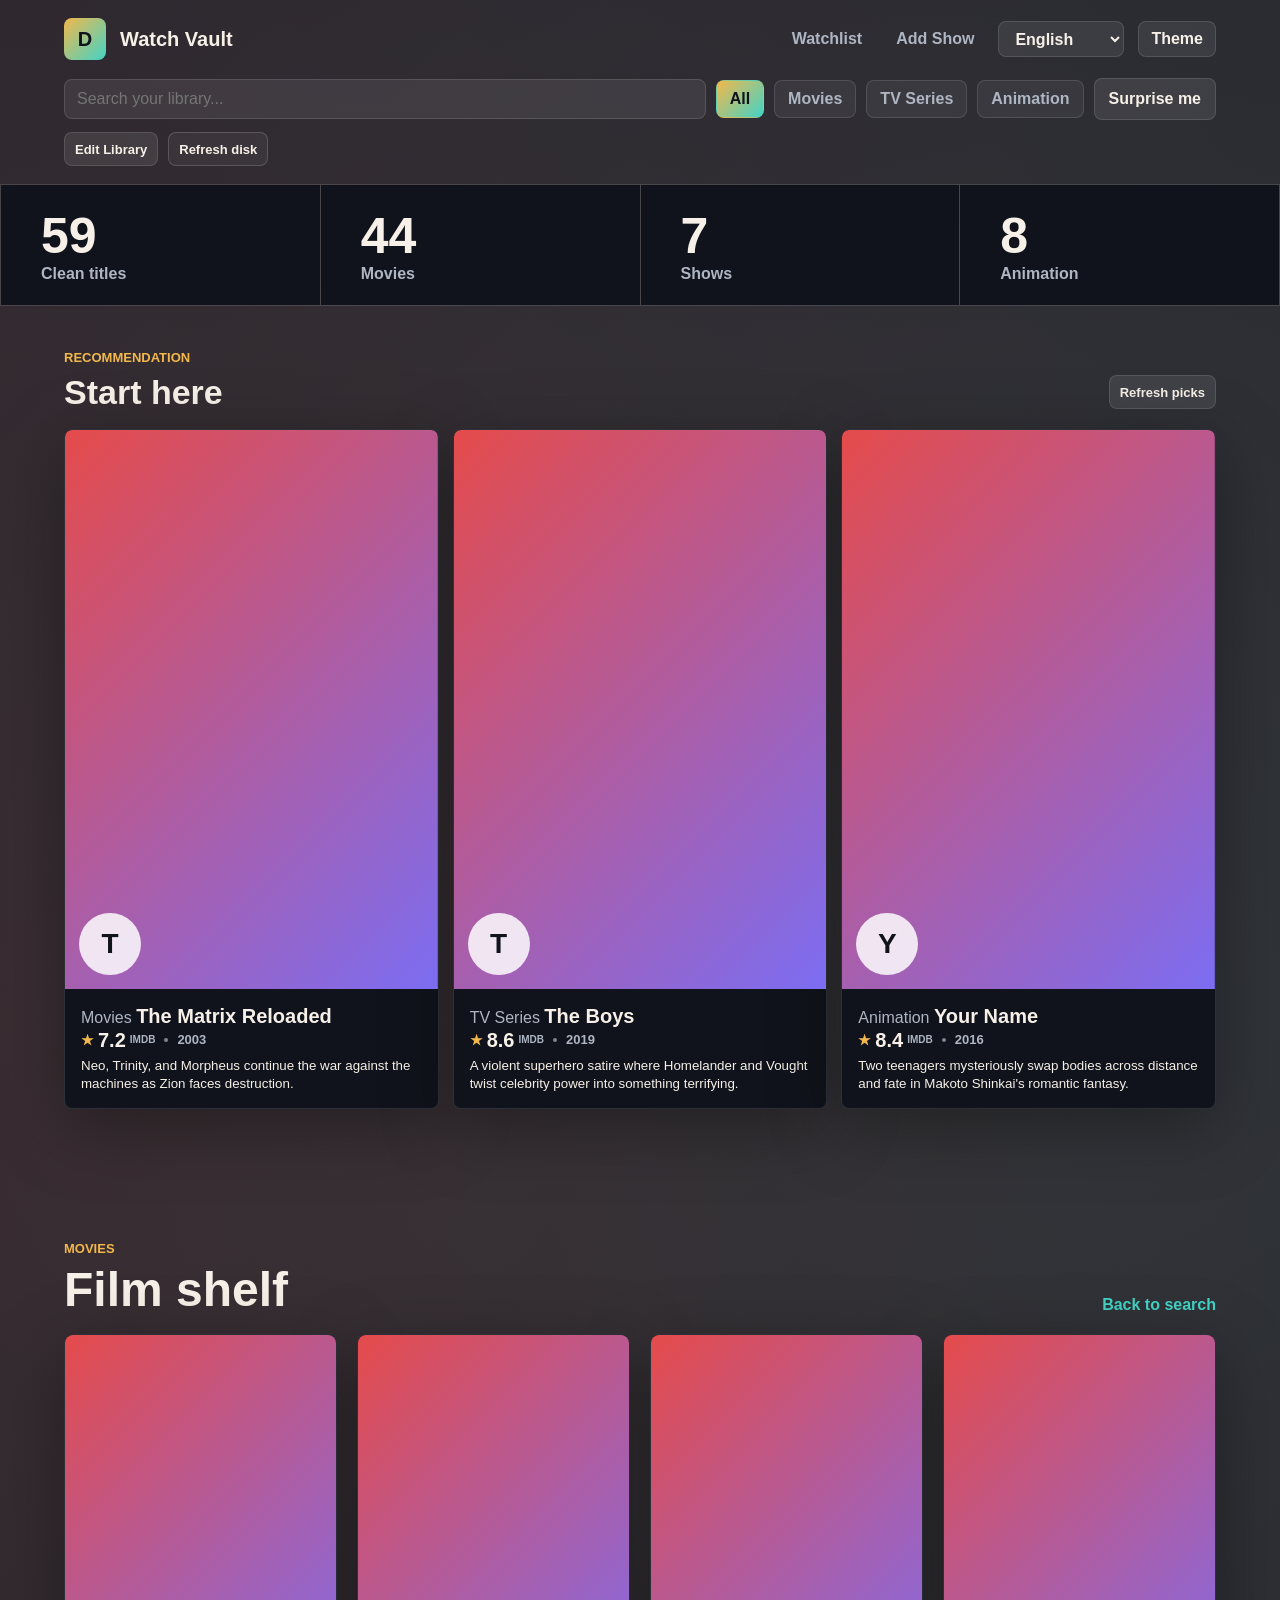
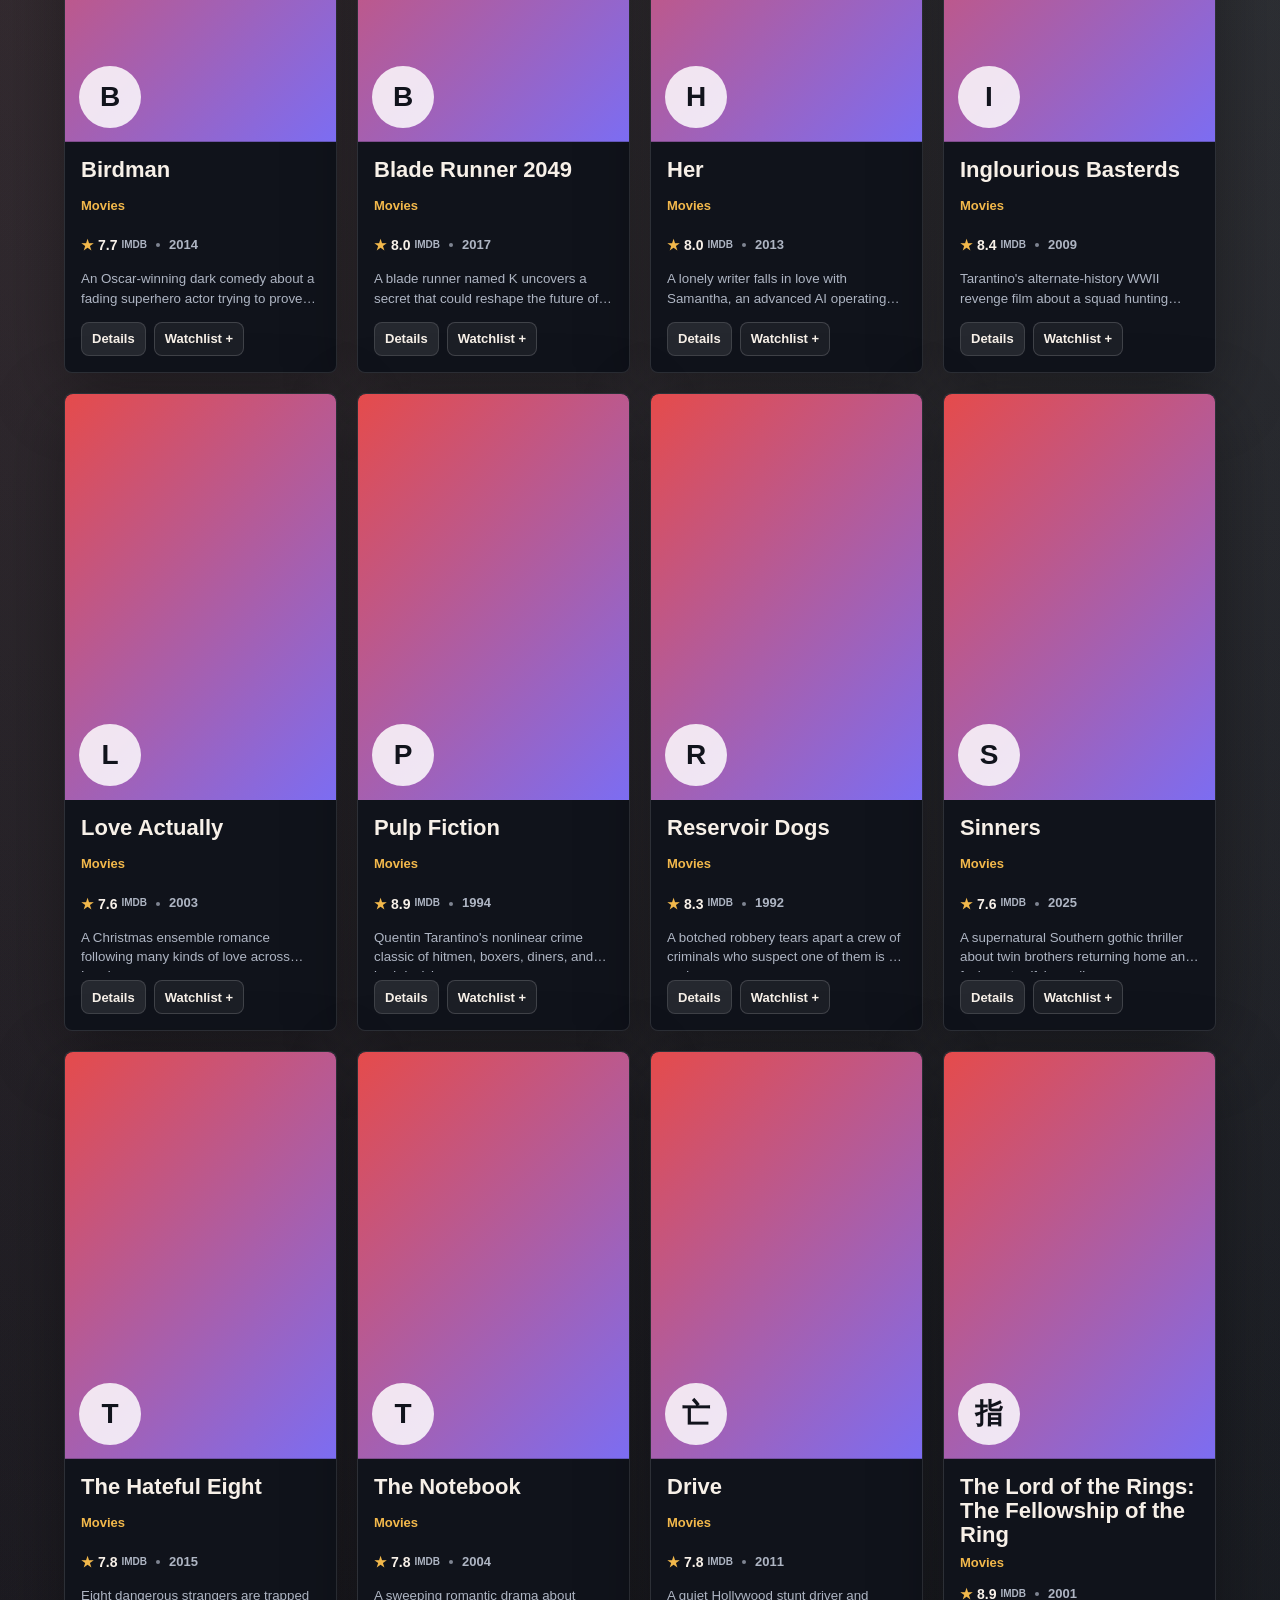
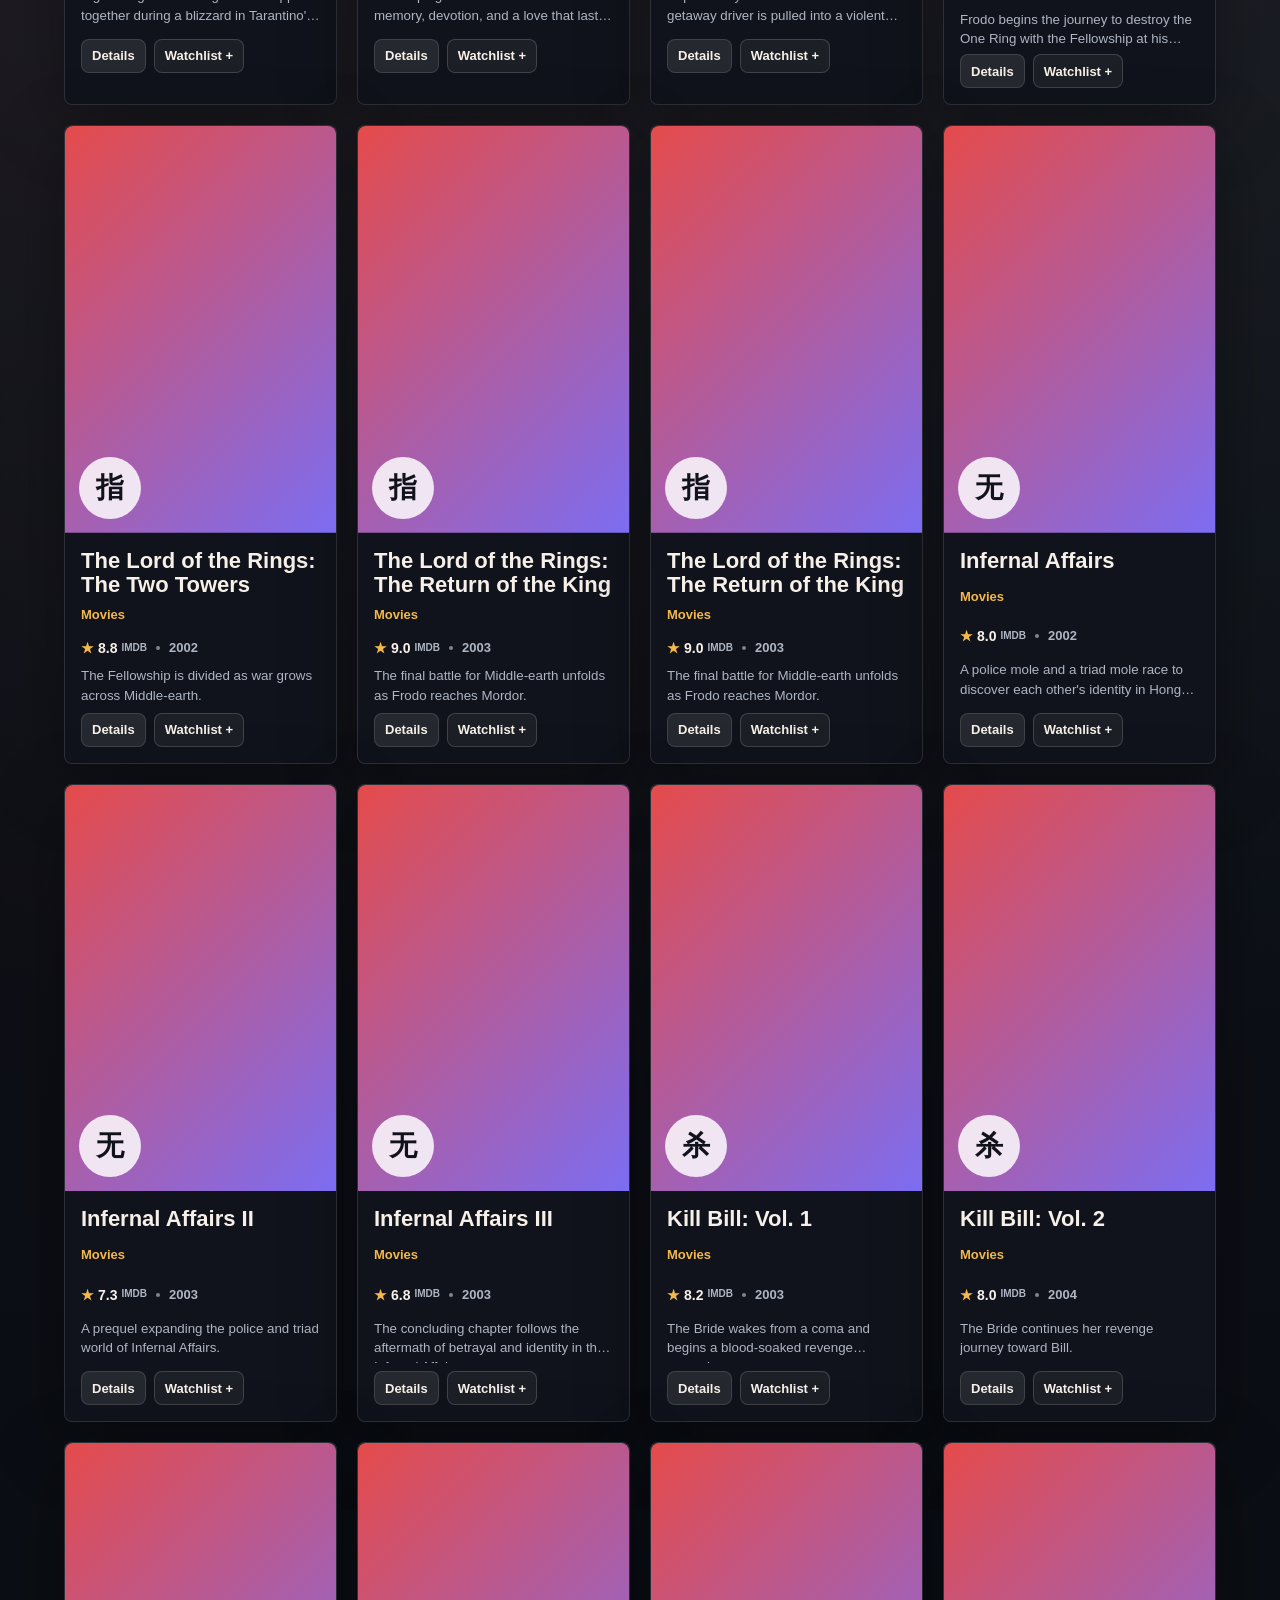
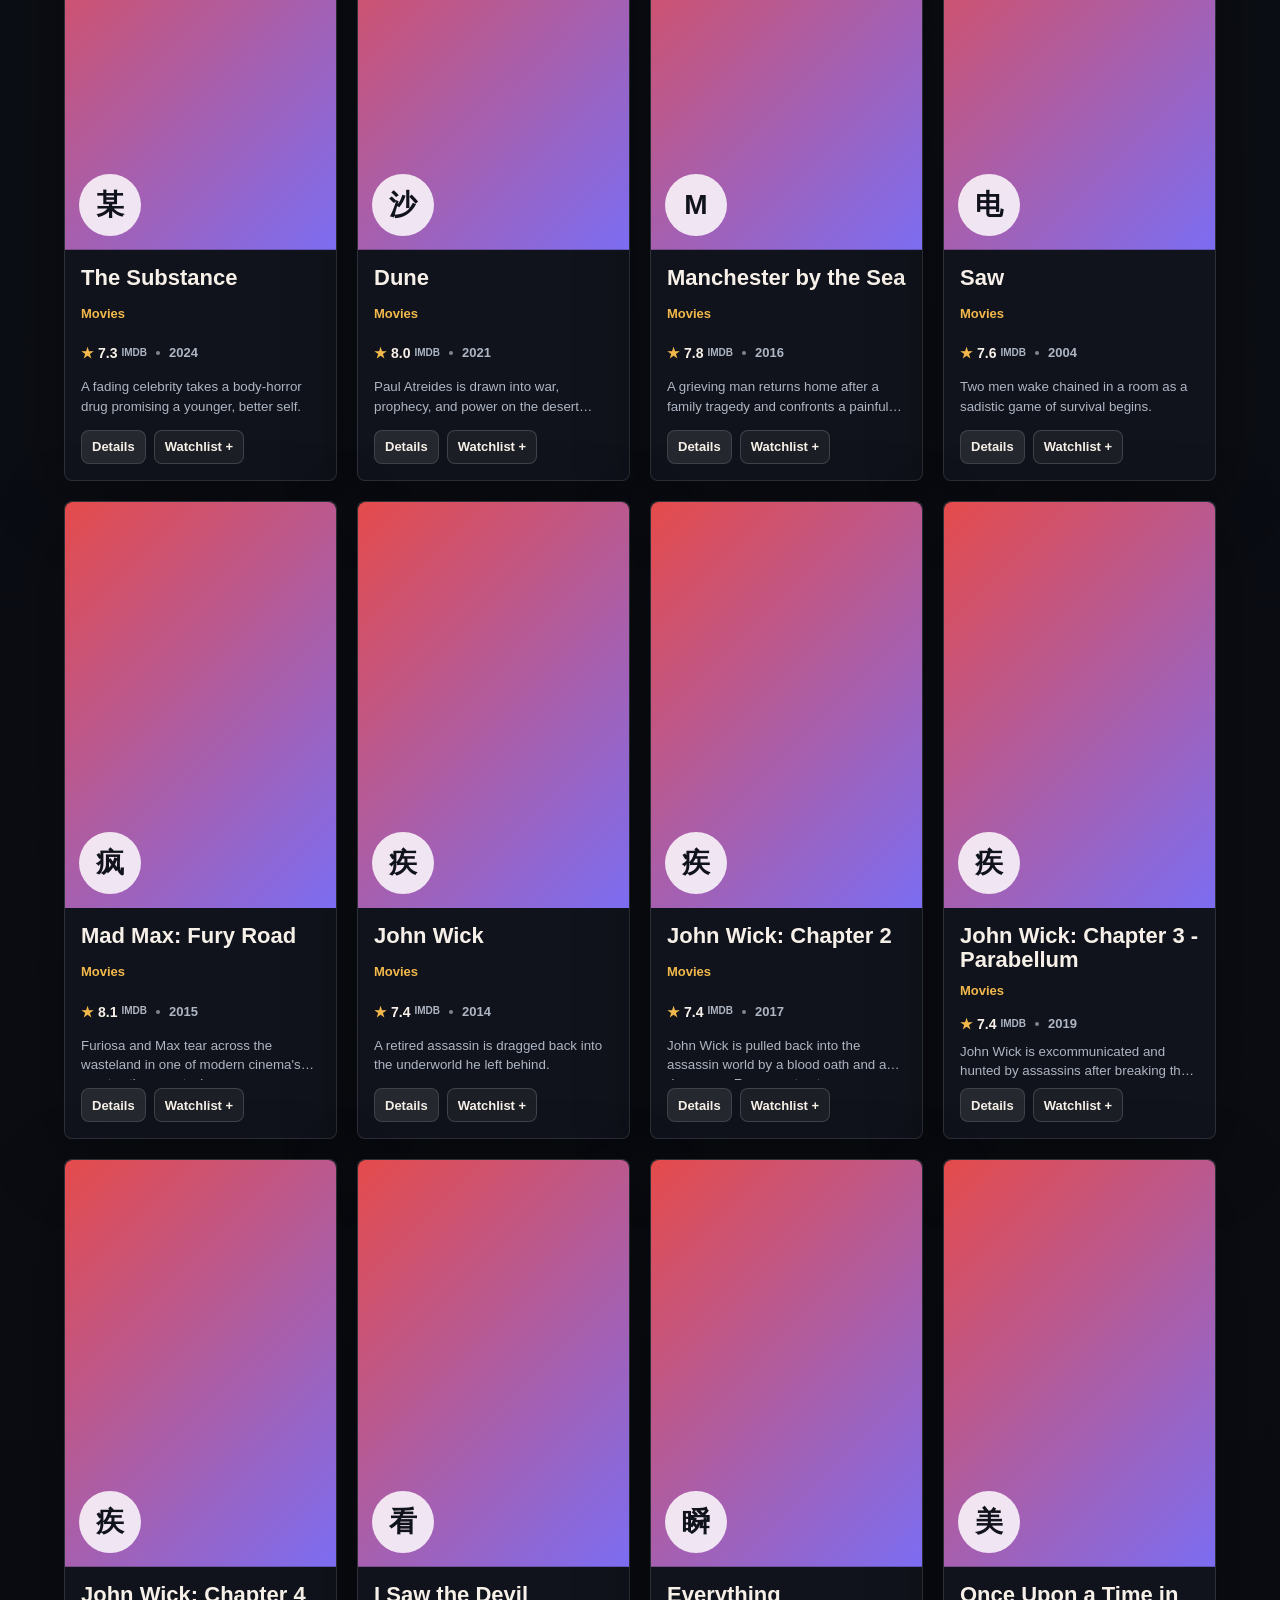
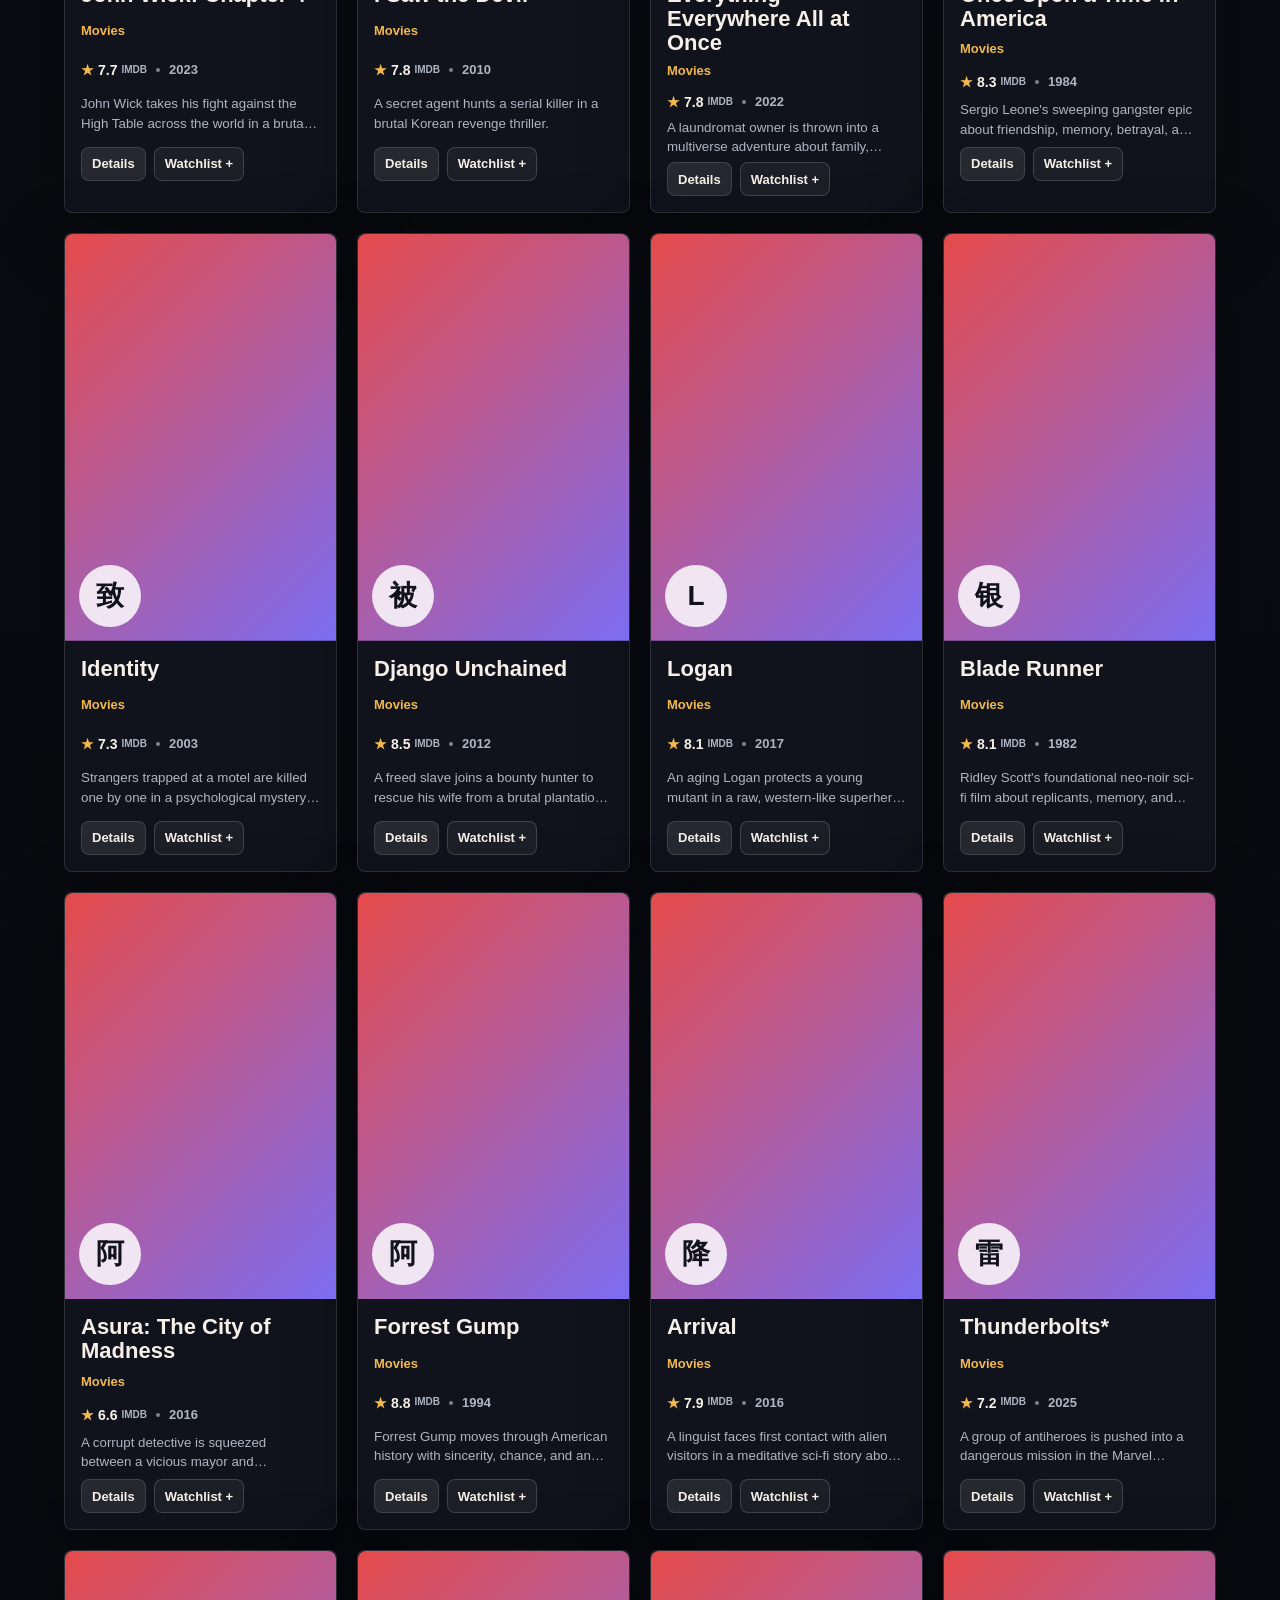
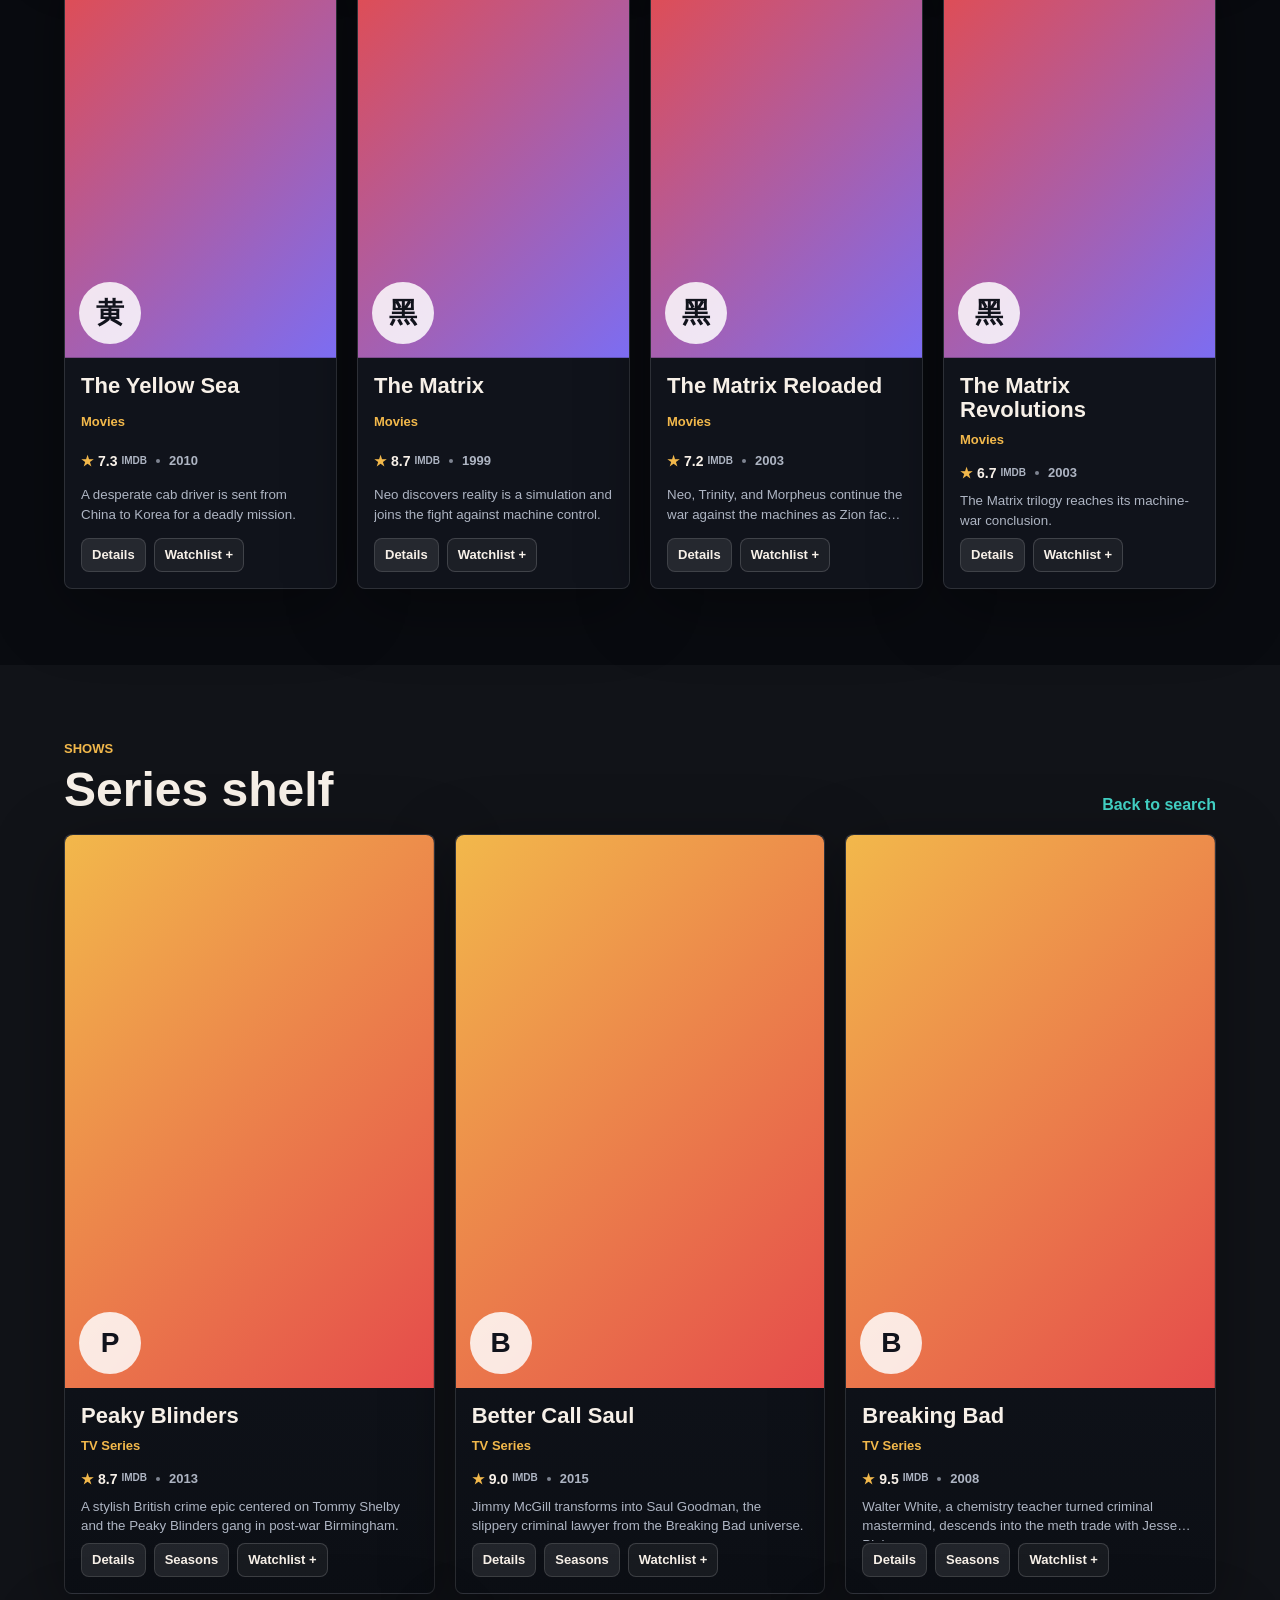
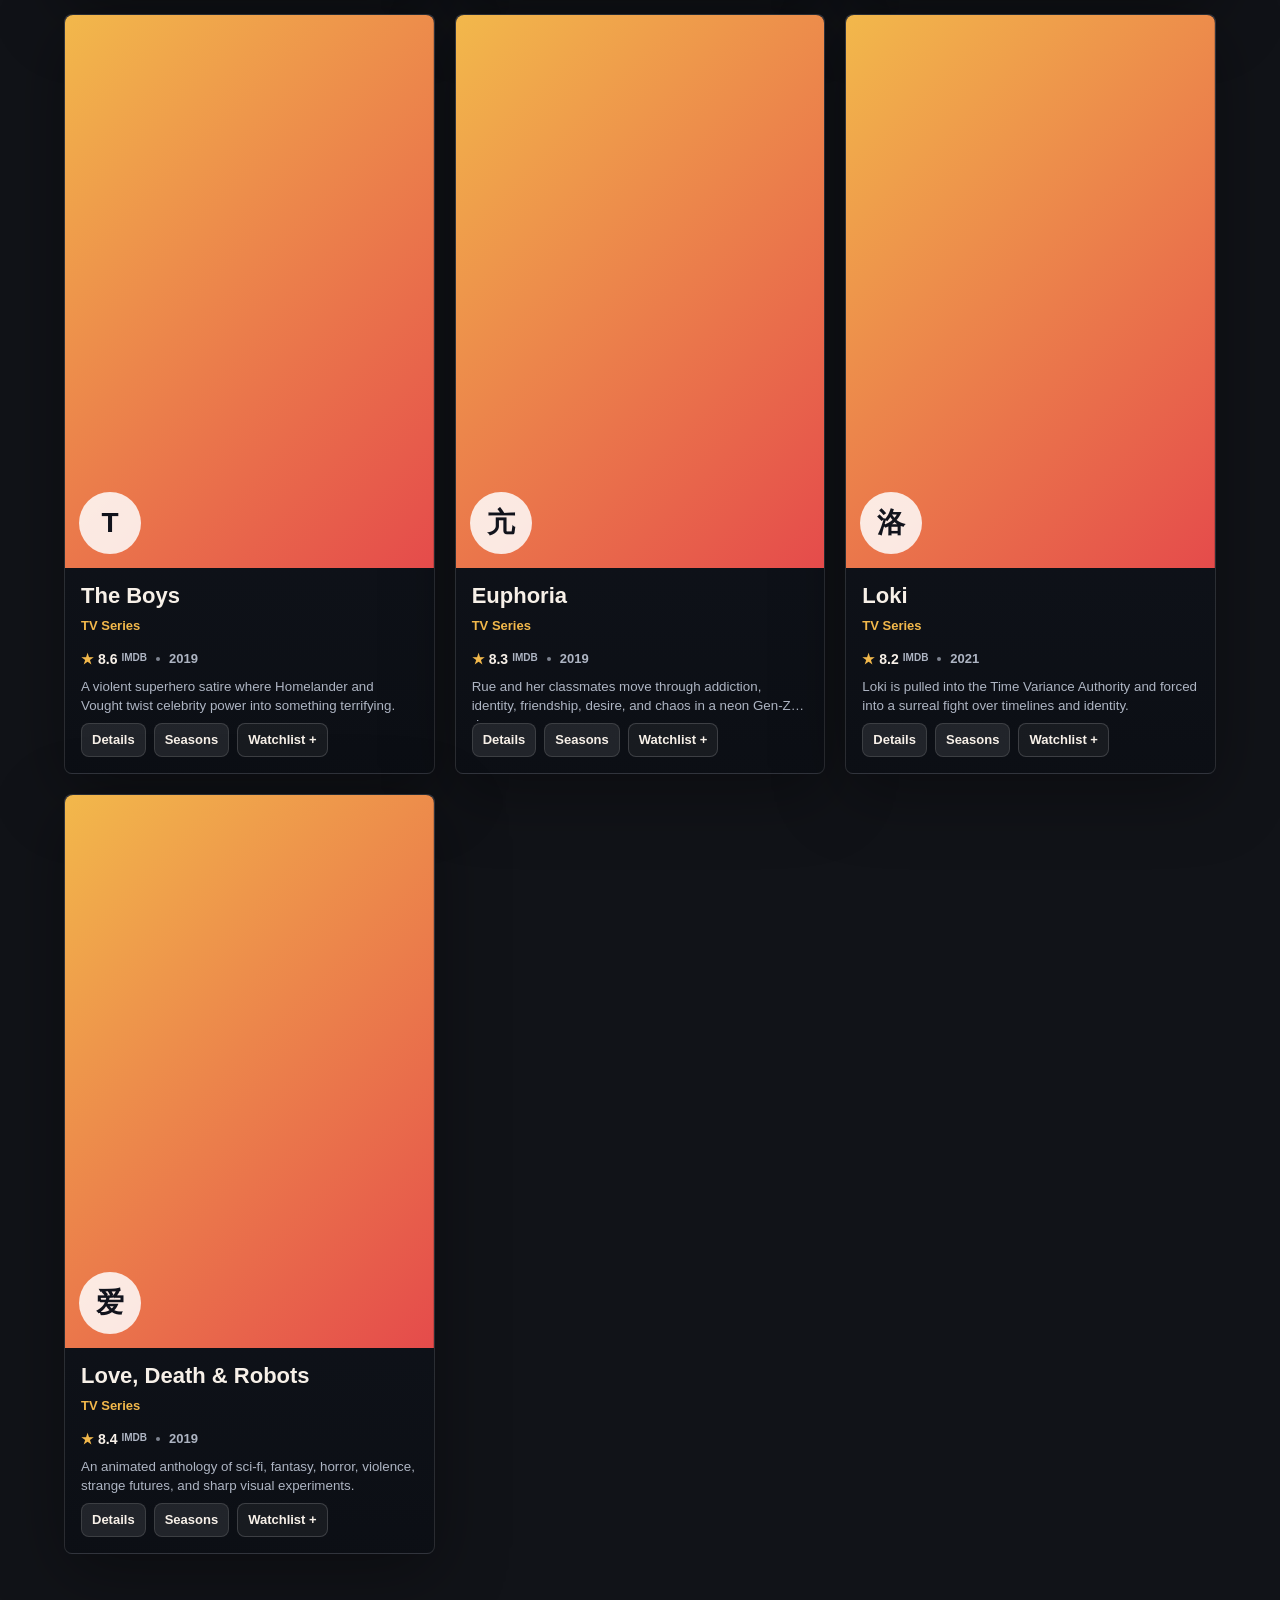
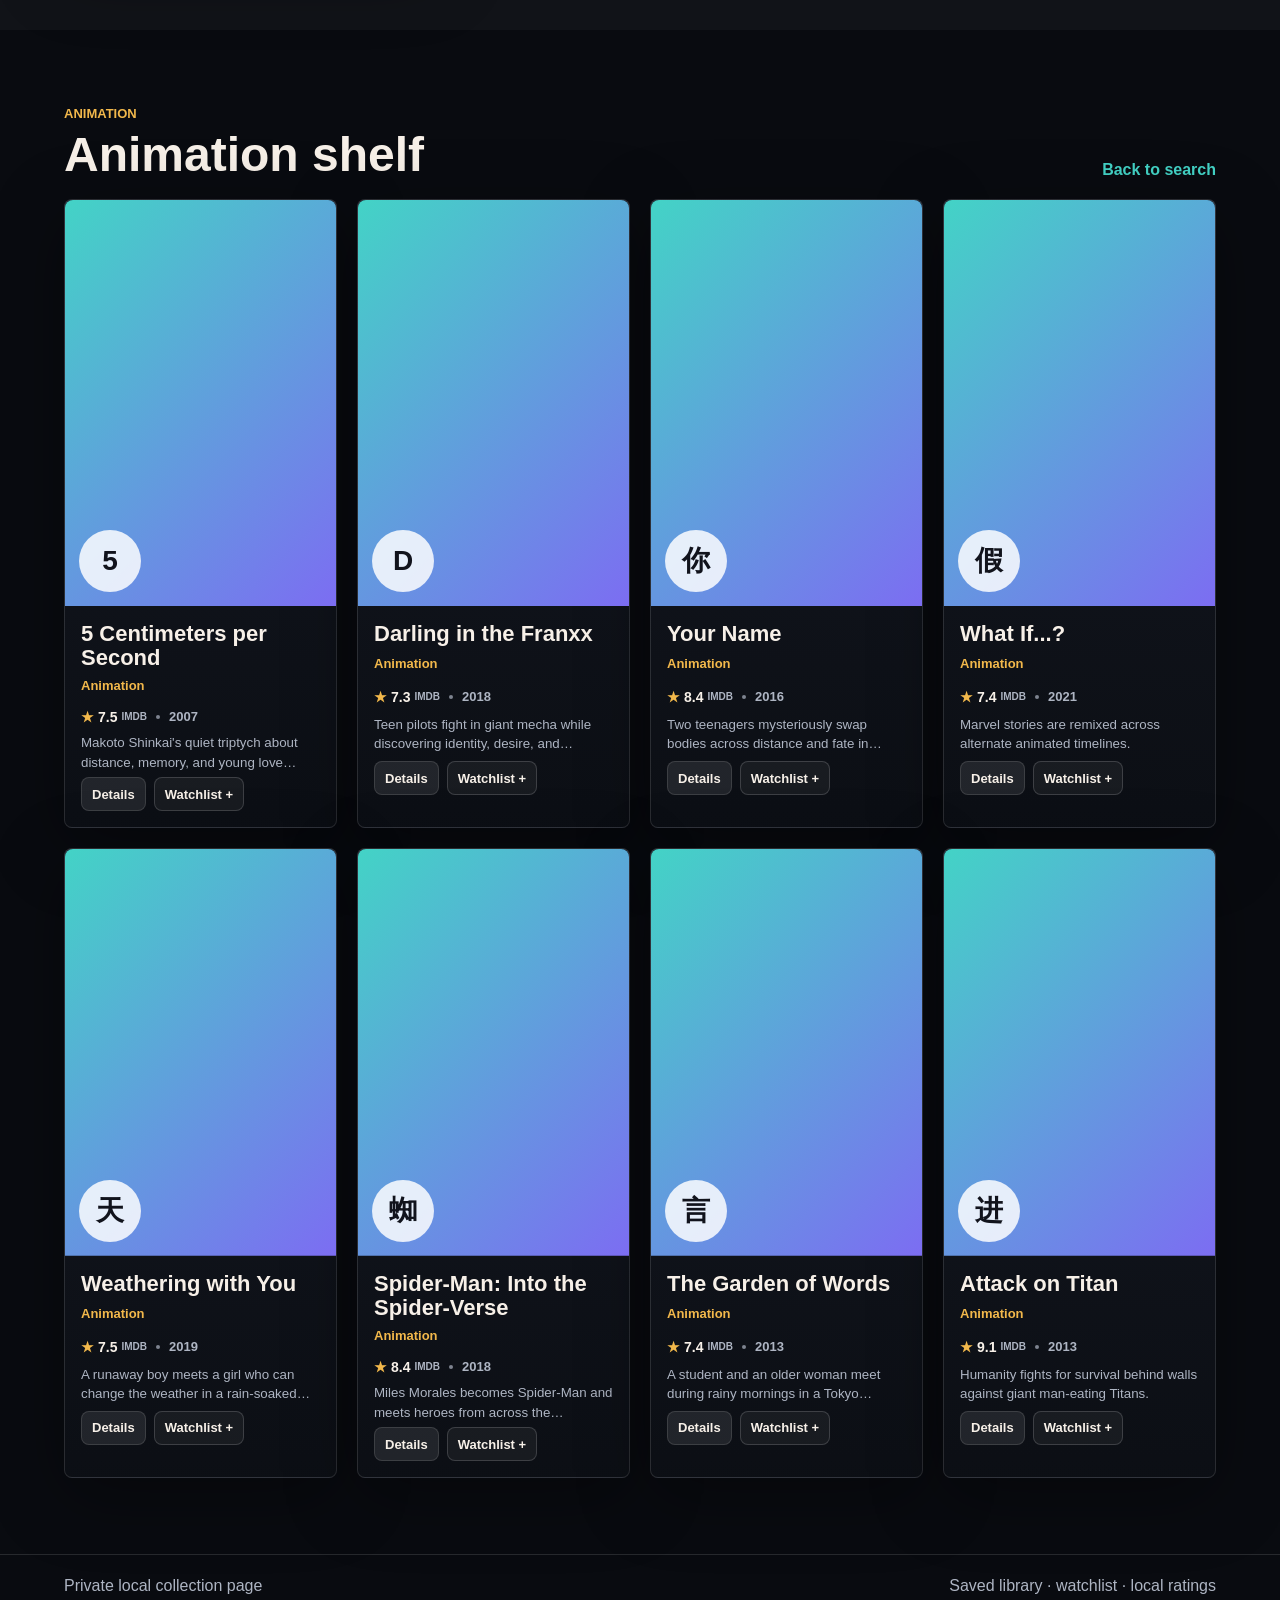
==== commit dbb2cb65: "Decouple disk refresh from saved library" ====
--- a/index.html
+++ b/index.html
@@ -4,15 +4,15 @@
   <meta charset="UTF-8">
   <meta name="viewport" content="width=device-width, initial-scale=1.0">
   <title>David's Watch Vault</title>
-  <link rel="stylesheet" href="styles.css?v=20260528-restore-old">
+  <link rel="stylesheet" href="styles.css?v=20260529-disk-snapshot">
 </head>
 <body>
   <header id="top" class="dashboard-top">
     <nav class="top-nav">
-      <a class="brand" href="index.html?v=20260528-restore-old"><span class="brand-icon">D</span><span>Watch Vault</span></a>
+      <a class="brand" href="index.html?v=20260529-disk-snapshot"><span class="brand-icon">D</span><span>Watch Vault</span></a>
       <div class="nav-links">
-        <a href="watchlist.html?v=20260528-restore-old">Watchlist</a>
-        <a href="add.html?v=20260528-restore-old">Add Show</a>
+        <a href="watchlist.html?v=20260529-disk-snapshot">Watchlist</a>
+        <a href="add.html?v=20260529-disk-snapshot">Add Show</a>
         <select class="language-select" id="languageSelect" aria-label="Language"><option value="en">English</option><option value="zh">中文</option></select>
         <button class="theme-toggle" type="button" id="themeToggle" aria-label="Toggle theme">Theme</button>
       </div>
@@ -28,7 +28,7 @@
     </form>
     <div id="managementBar" class="management-bar">
       <button class="button secondary tiny" type="button" id="editLibraryButton">Edit Library</button>
-      <span class="version-pill">Updated build 20260528-restore-old</span>
+      <span class="version-pill">Updated build 20260529-disk-snapshot</span>
     </div>
   </header>
 
@@ -63,8 +63,8 @@
 
   <button class="back-to-top hidden" id="backToTop" type="button">⌃ Back to top</button>
 
-  <footer class="footer"><span>Private local collection page</span><span>Saved library · watchlist · local ratings · build 20260528-restore-old</span></footer>
-  <script src="catalog.js?v=20260528-restore-old"></script>
-  <script src="app.js?v=20260528-restore-old"></script>
+  <footer class="footer"><span>Private local collection page</span><span>Saved library · watchlist · local ratings · build 20260529-disk-snapshot</span></footer>
+  <script src="catalog.js?v=20260529-disk-snapshot"></script>
+  <script src="app.js?v=20260529-disk-snapshot"></script>
 </body>
 </html>
--- a/styles.css
+++ b/styles.css
@@ -66,8 +66,8 @@
 .detail-fact-row span{color:var(--muted);font-size:12px;font-weight:900;text-transform:uppercase;letter-spacing:0}
 .detail-fact-row strong{color:var(--text);font-size:15px;line-height:1.35;font-weight:800}
 .detail-loading{color:var(--muted)}
-.theme-alt .card-rating{color:#e50914}
-.theme-alt .detail-rating{color:#e50914}
+.theme-alt .card-rating{color:#f2b84b}
+.theme-alt .detail-rating{color:#f2b84b}
 .feature-card .card-rating,
 .feature-card .card-rating .star,
 .poster-feature .card-rating,
@@ -79,7 +79,7 @@
 .theme-alt .feature-card .card-rating,
 .theme-alt .feature-card .card-rating .star,
 .theme-alt .poster-feature .card-rating,
-.theme-alt .poster-feature .card-rating .star{color:#e50914!important}
+.theme-alt .poster-feature .card-rating .star{color:#f2b84b!important}
 @media(max-width:640px){.public-facts{grid-template-columns:1fr;gap:10px}.detail-rating{place-items:start;min-height:0}.detail-fact-row{grid-template-columns:82px minmax(0,1fr)}}
 
 /* Add Show lookup feedback */
@@ -171,3 +171,9 @@
 .theme-alt .poster-picker{background:#101010;border-color:rgba(255,255,255,.14)}
 .theme-alt .poster-choice.active{border-color:#e50914;box-shadow:0 0 0 2px rgba(229,9,20,.42)}
 @media(max-width:520px){.poster-url-row{grid-template-columns:1fr}.poster-choice-grid{grid-template-columns:repeat(3,minmax(0,1fr))}}
+
+/* Keep IMDb-style rating accents yellow in the red theme */
+.theme-alt .rating-chip{background:rgba(242,184,75,.13);border-color:rgba(242,184,75,.42)}
+.theme-alt .rating-chip .star,
+.theme-alt .card-rating .star,
+.theme-alt .detail-rating .star{color:#f2b84b!important}
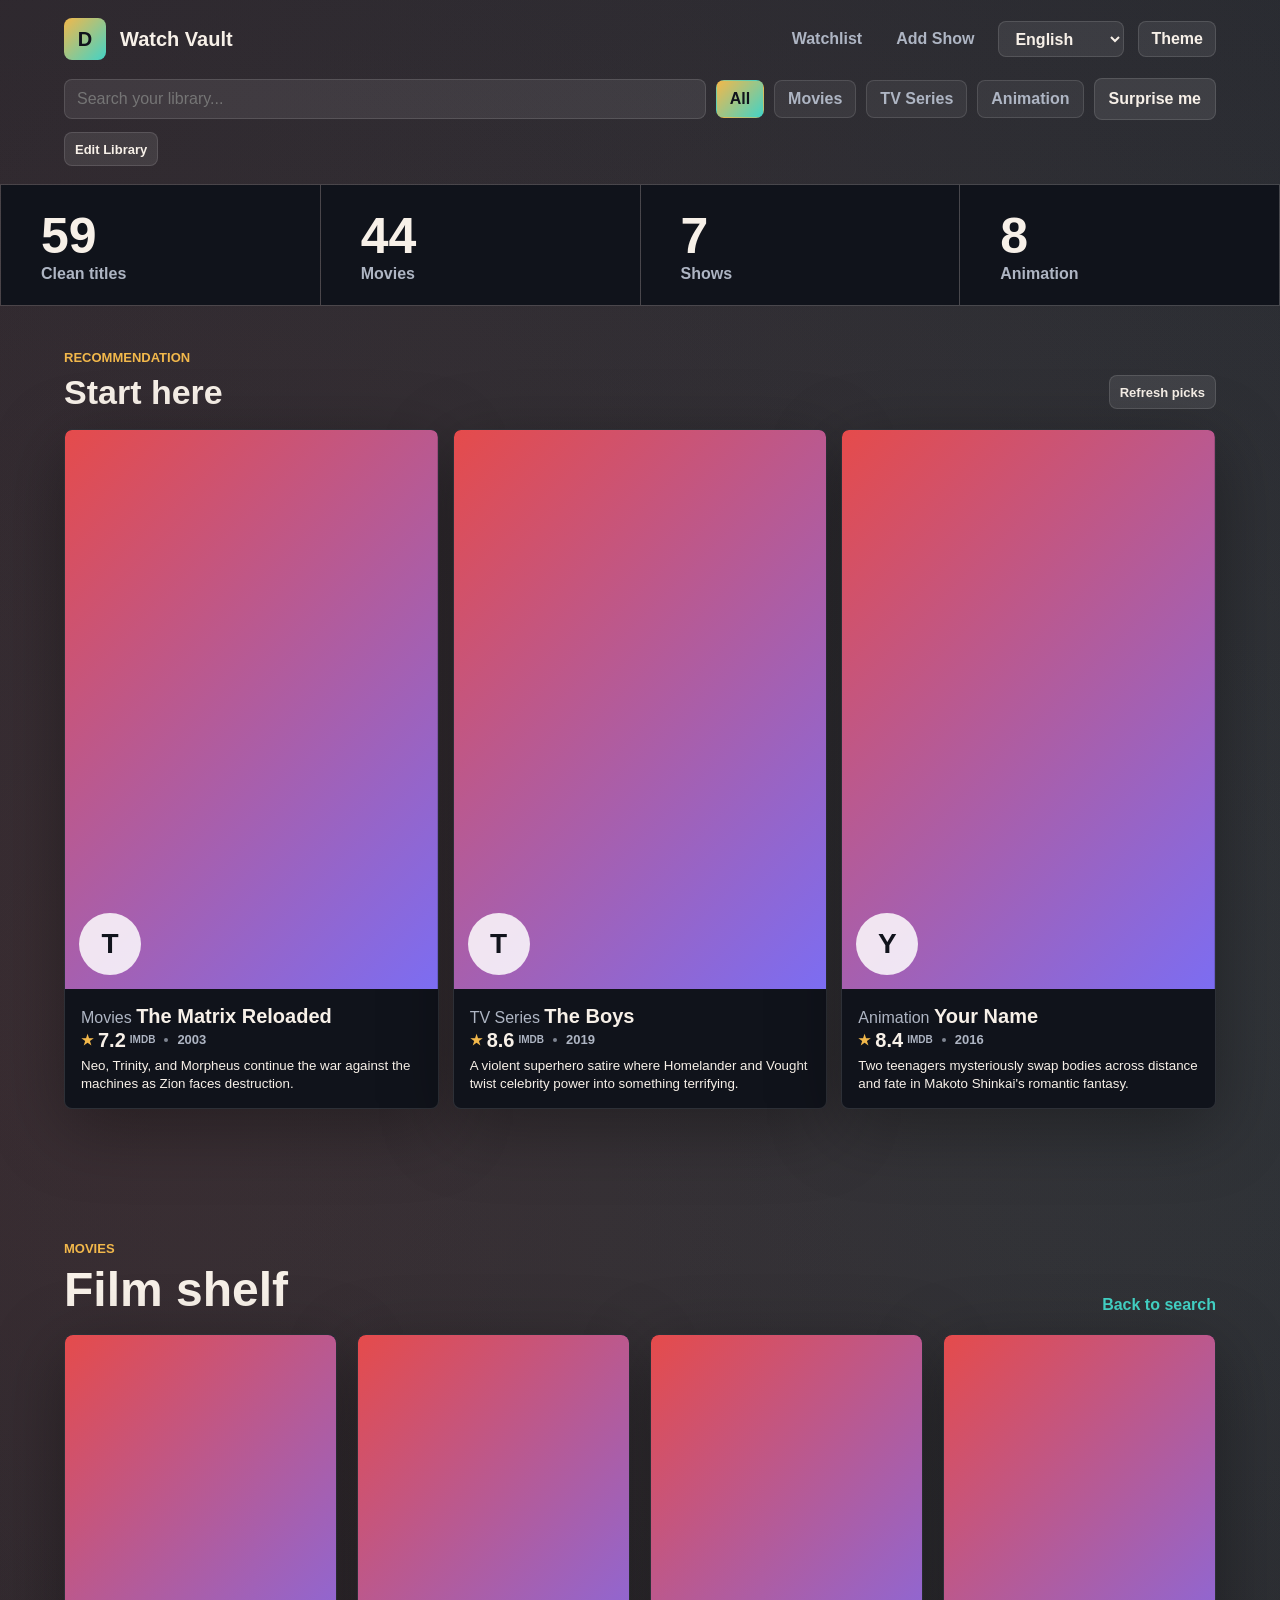
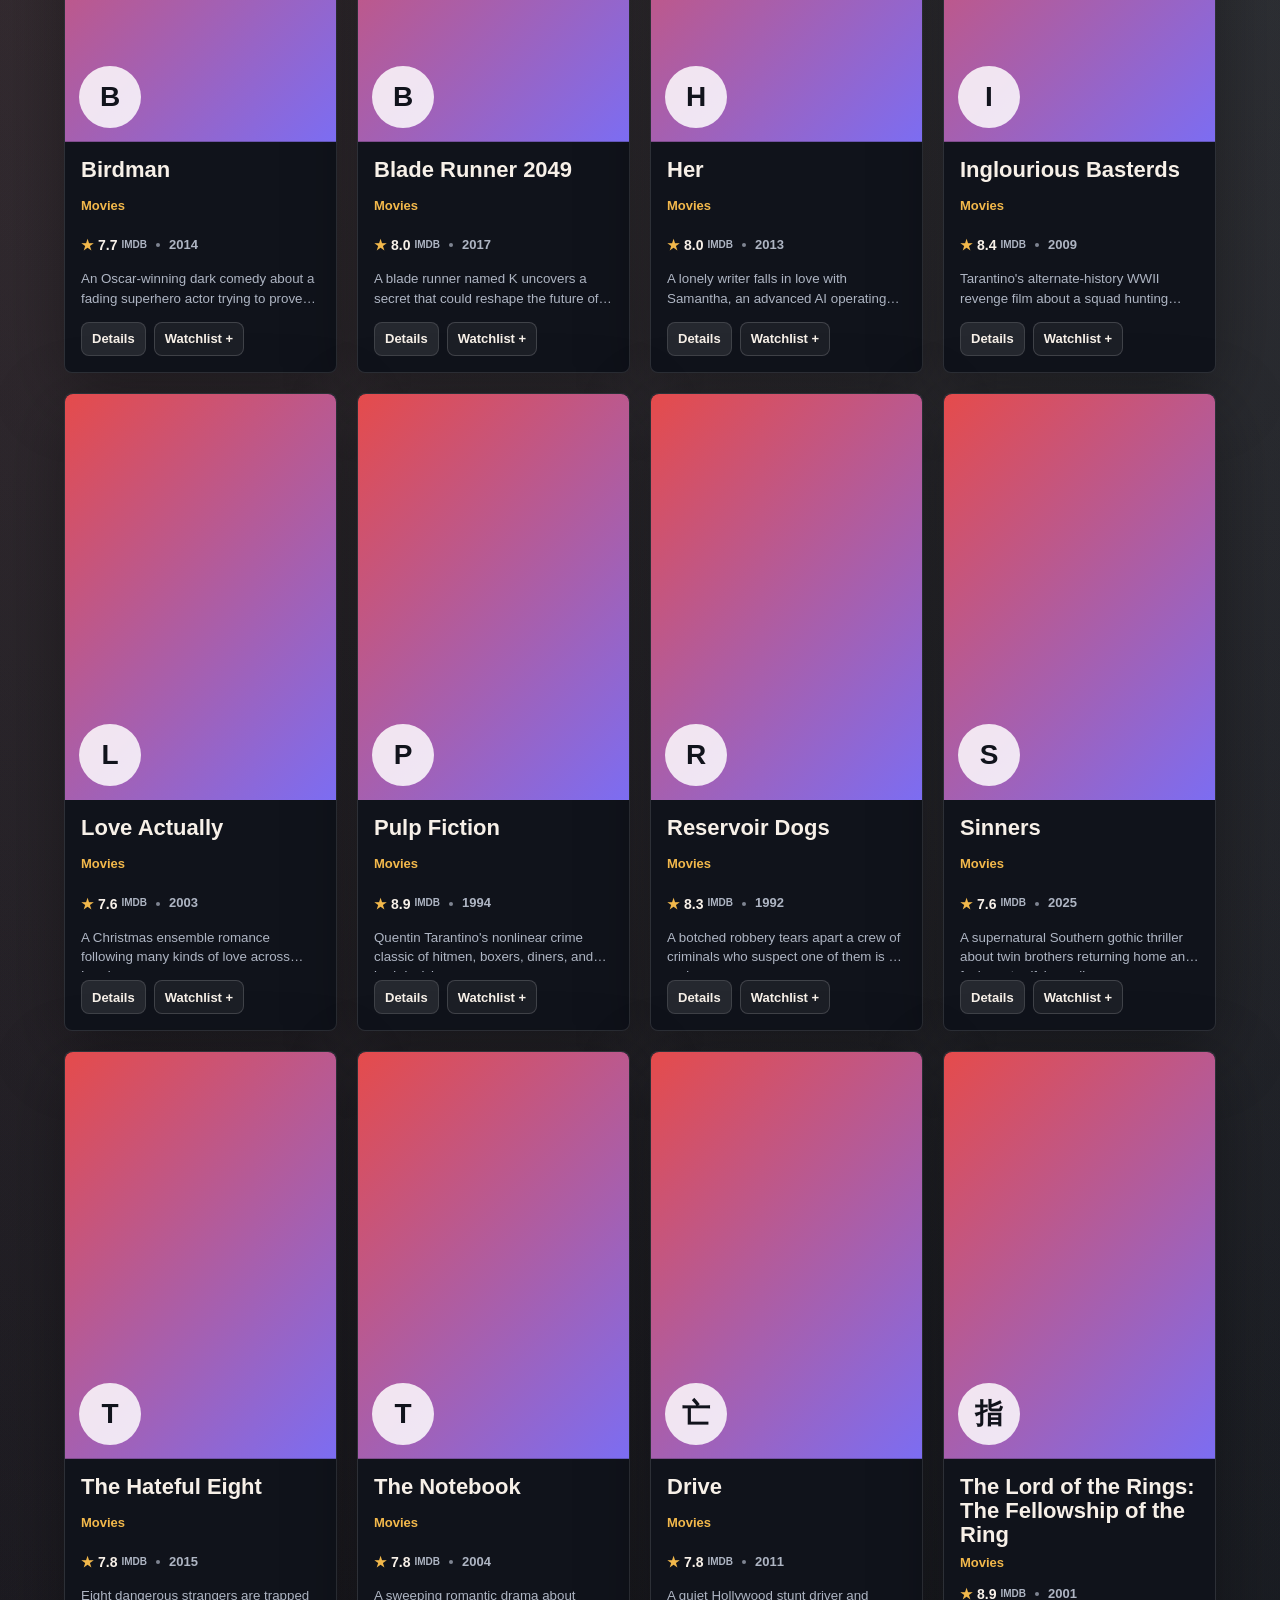
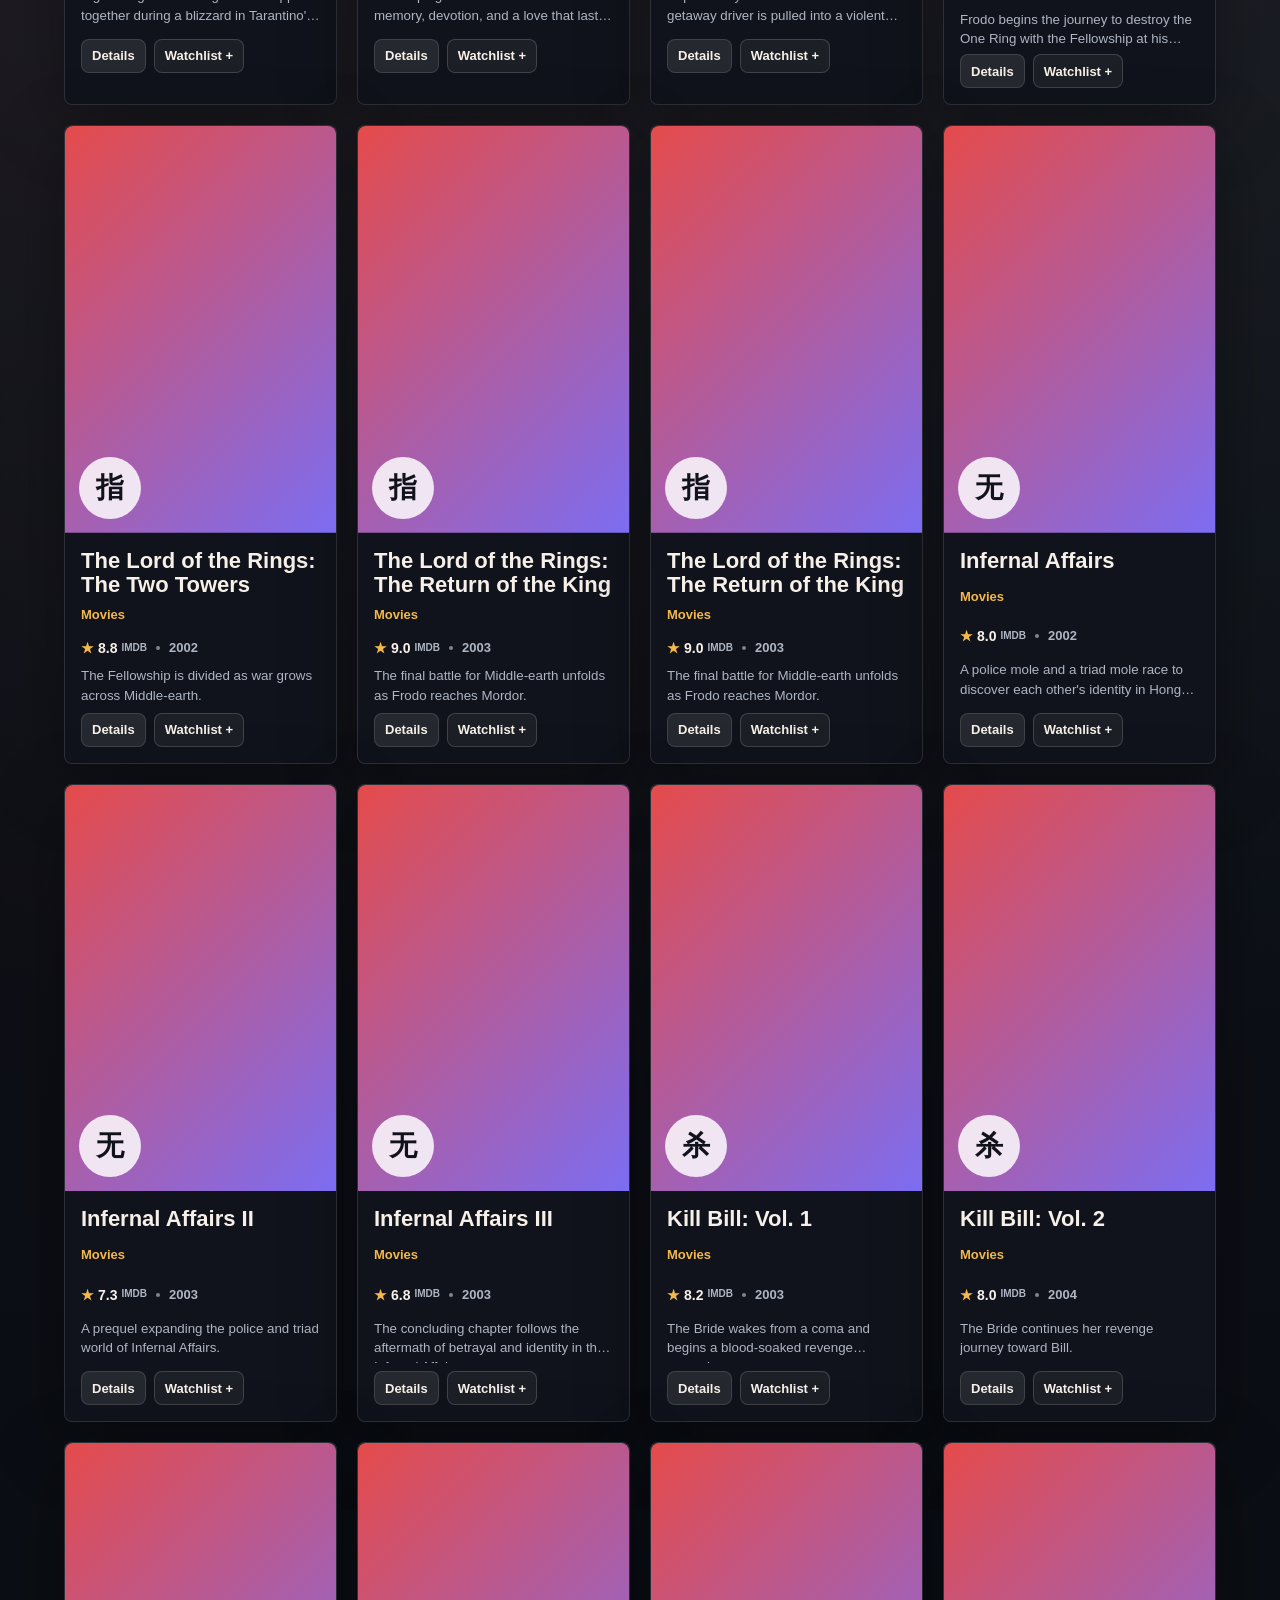
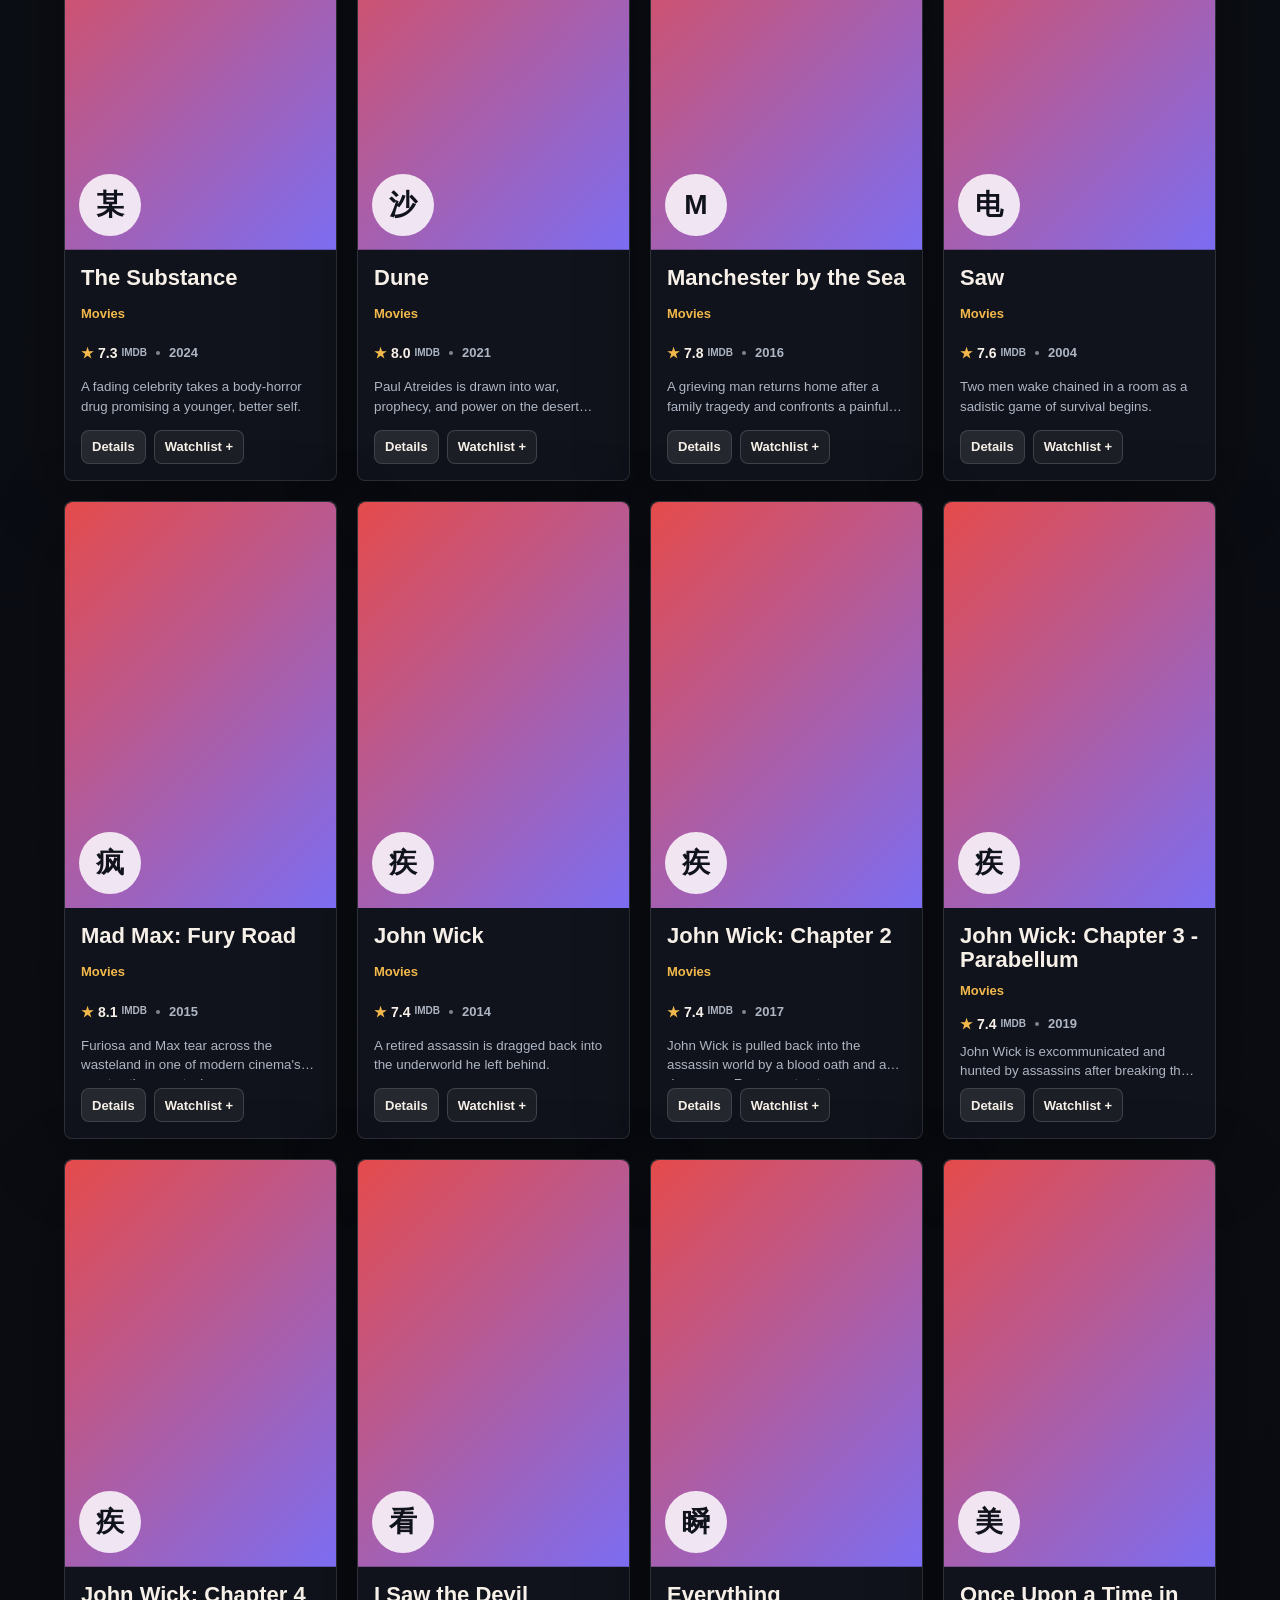
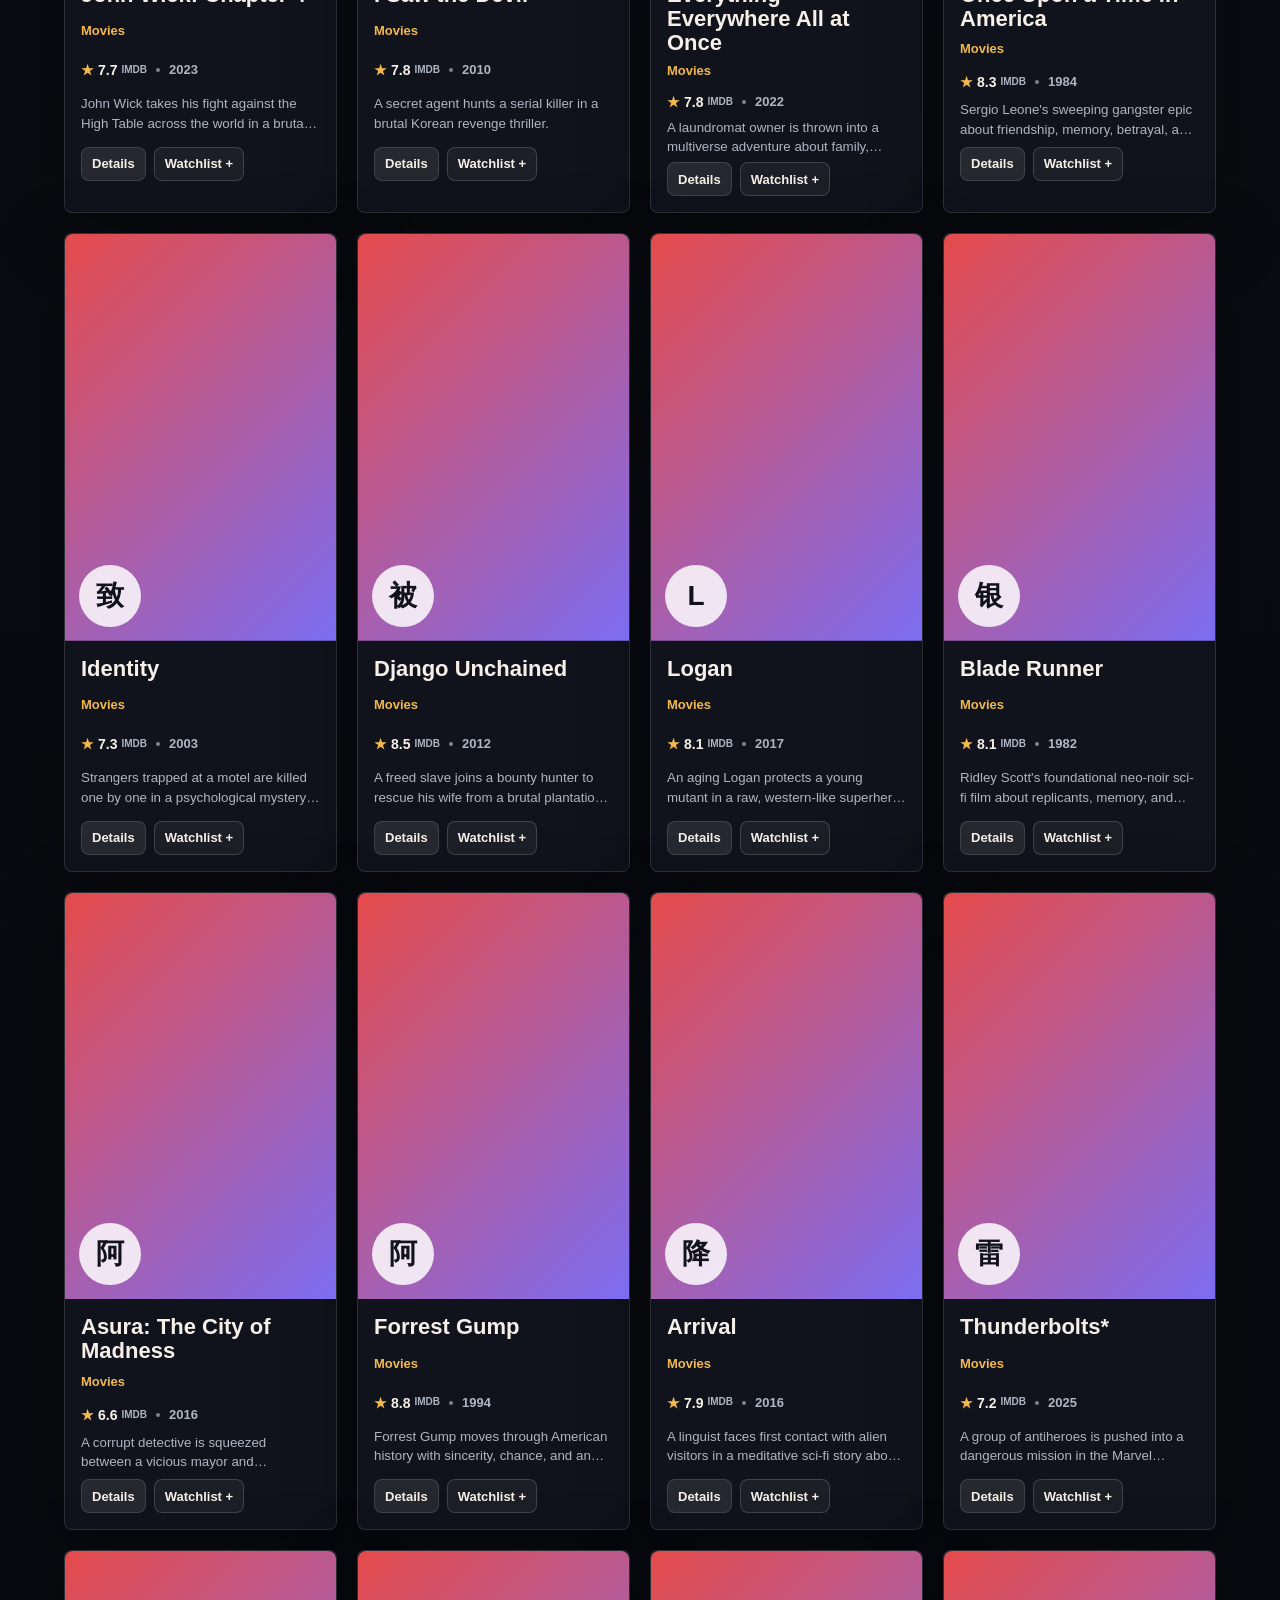
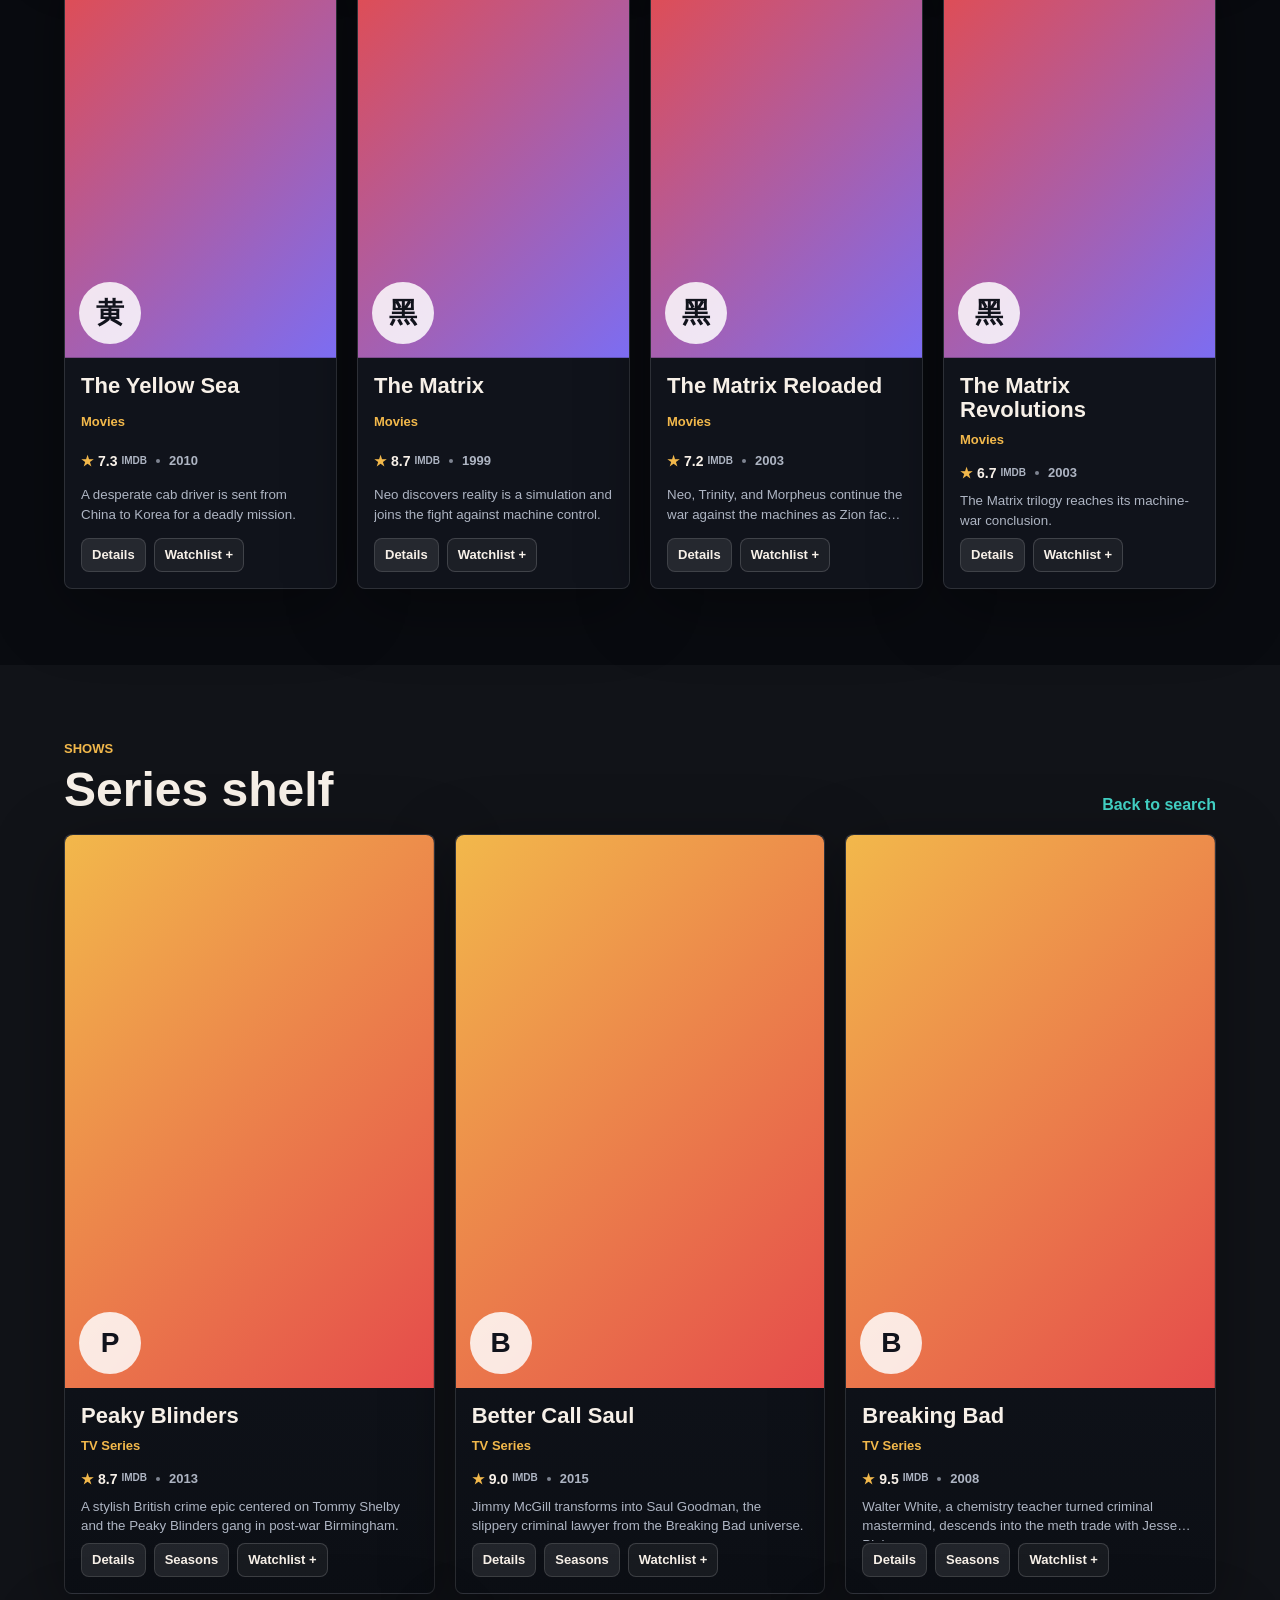
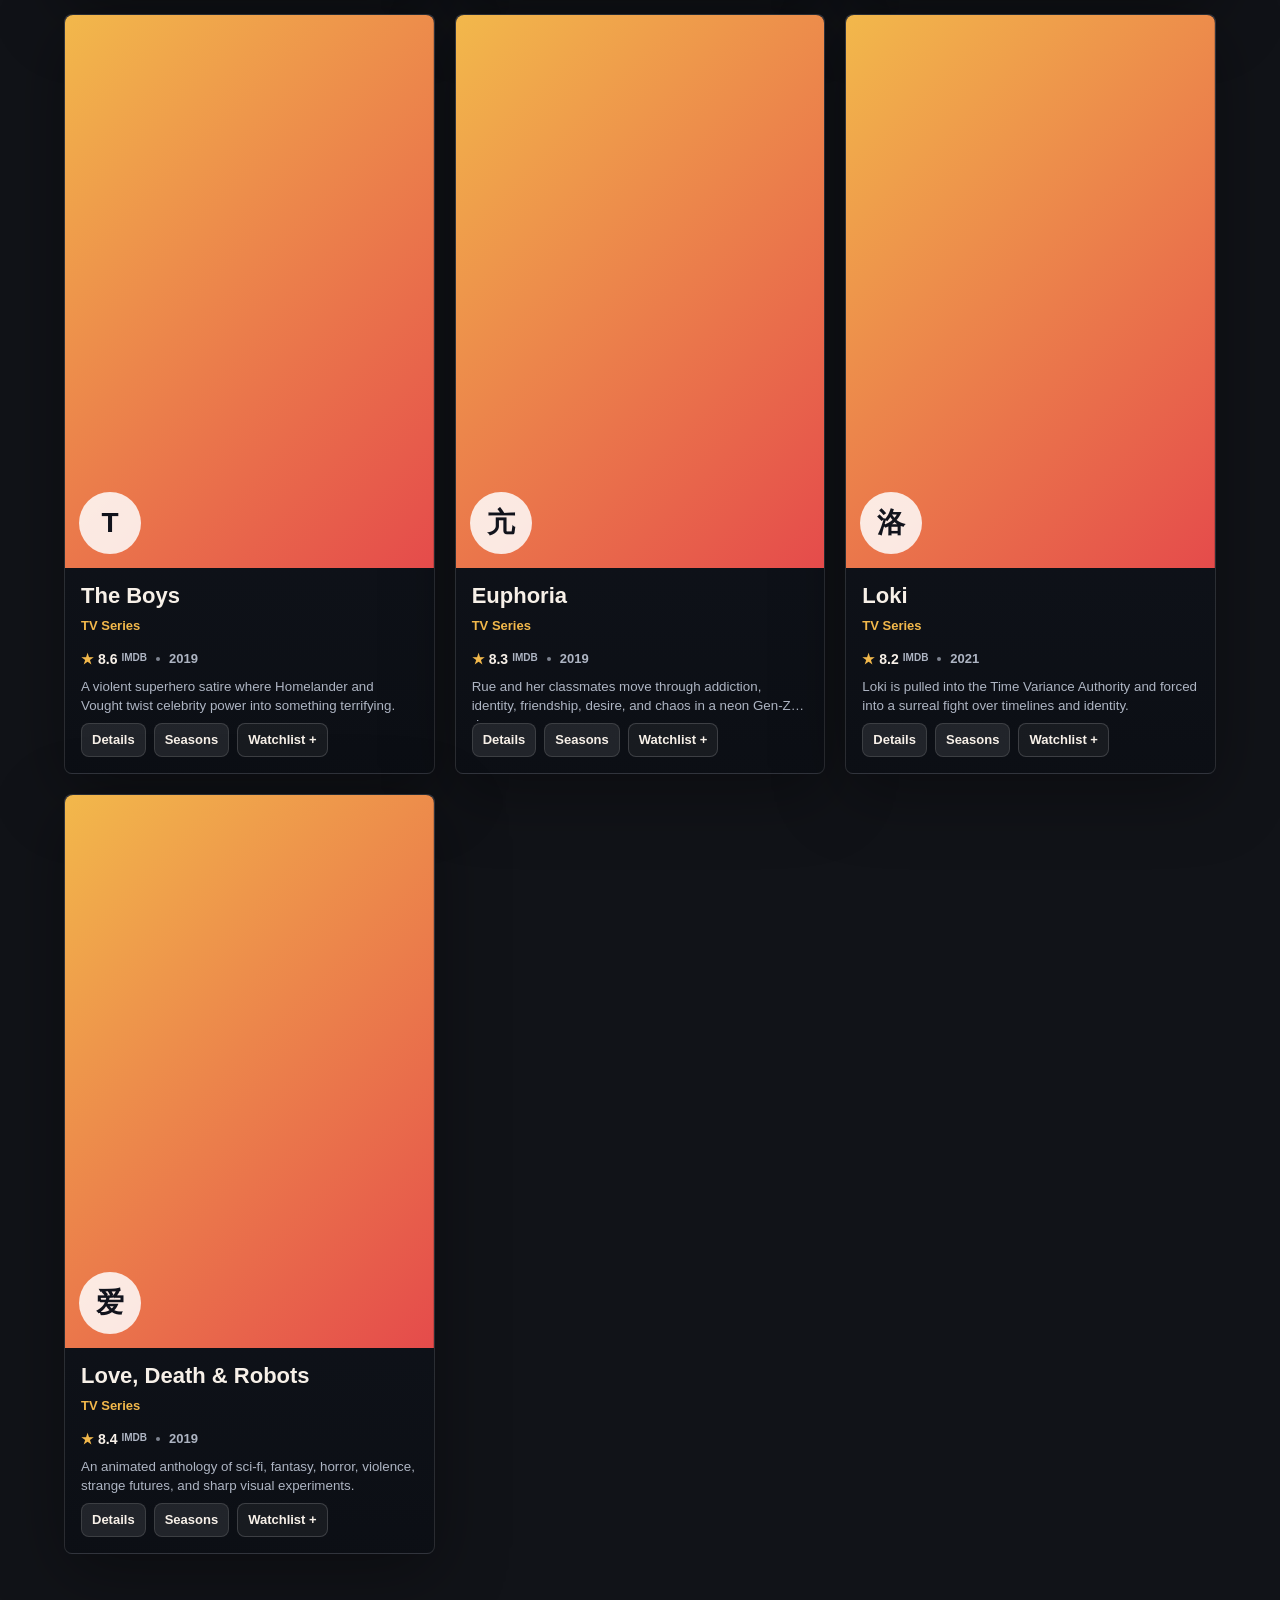
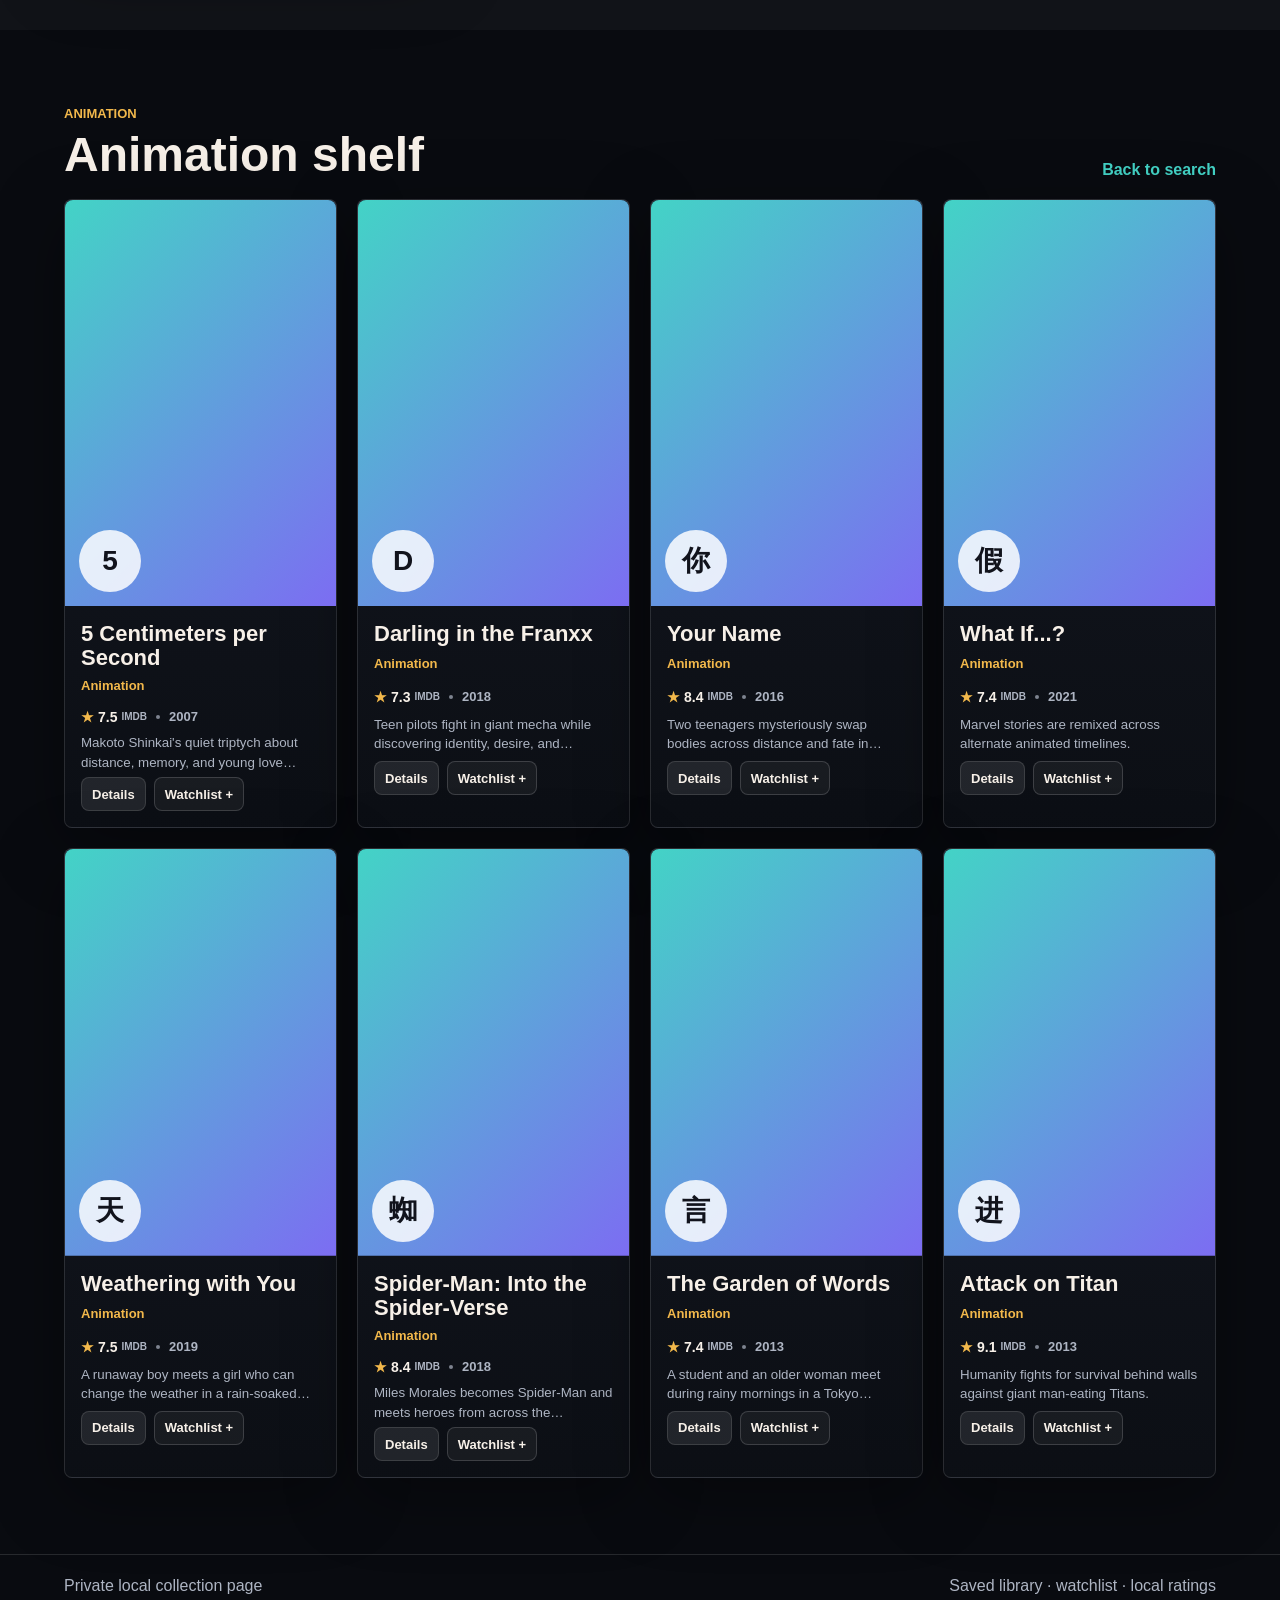
==== commit 39a1291b: "Hide disk refresh when unavailable" ====
--- a/index.html
+++ b/index.html
@@ -4,15 +4,15 @@
   <meta charset="UTF-8">
   <meta name="viewport" content="width=device-width, initial-scale=1.0">
   <title>David's Watch Vault</title>
-  <link rel="stylesheet" href="styles.css?v=20260529-disk-snapshot">
+  <link rel="stylesheet" href="styles.css?v=20260529-hide-refresh-offline">
 </head>
 <body>
   <header id="top" class="dashboard-top">
     <nav class="top-nav">
-      <a class="brand" href="index.html?v=20260529-disk-snapshot"><span class="brand-icon">D</span><span>Watch Vault</span></a>
+      <a class="brand" href="index.html?v=20260529-hide-refresh-offline"><span class="brand-icon">D</span><span>Watch Vault</span></a>
       <div class="nav-links">
-        <a href="watchlist.html?v=20260529-disk-snapshot">Watchlist</a>
-        <a href="add.html?v=20260529-disk-snapshot">Add Show</a>
+        <a href="watchlist.html?v=20260529-hide-refresh-offline">Watchlist</a>
+        <a href="add.html?v=20260529-hide-refresh-offline">Add Show</a>
         <select class="language-select" id="languageSelect" aria-label="Language"><option value="en">English</option><option value="zh">中文</option></select>
         <button class="theme-toggle" type="button" id="themeToggle" aria-label="Toggle theme">Theme</button>
       </div>
@@ -28,7 +28,7 @@
     </form>
     <div id="managementBar" class="management-bar">
       <button class="button secondary tiny" type="button" id="editLibraryButton">Edit Library</button>
-      <span class="version-pill">Updated build 20260529-disk-snapshot</span>
+      <span class="version-pill">Updated build 20260529-hide-refresh-offline</span>
     </div>
   </header>
 
@@ -63,8 +63,8 @@
 
   <button class="back-to-top hidden" id="backToTop" type="button">⌃ Back to top</button>
 
-  <footer class="footer"><span>Private local collection page</span><span>Saved library · watchlist · local ratings · build 20260529-disk-snapshot</span></footer>
-  <script src="catalog.js?v=20260529-disk-snapshot"></script>
-  <script src="app.js?v=20260529-disk-snapshot"></script>
+  <footer class="footer"><span>Private local collection page</span><span>Saved library · watchlist · local ratings · build 20260529-hide-refresh-offline</span></footer>
+  <script src="catalog.js?v=20260529-hide-refresh-offline"></script>
+  <script src="app.js?v=20260529-hide-refresh-offline"></script>
 </body>
 </html>
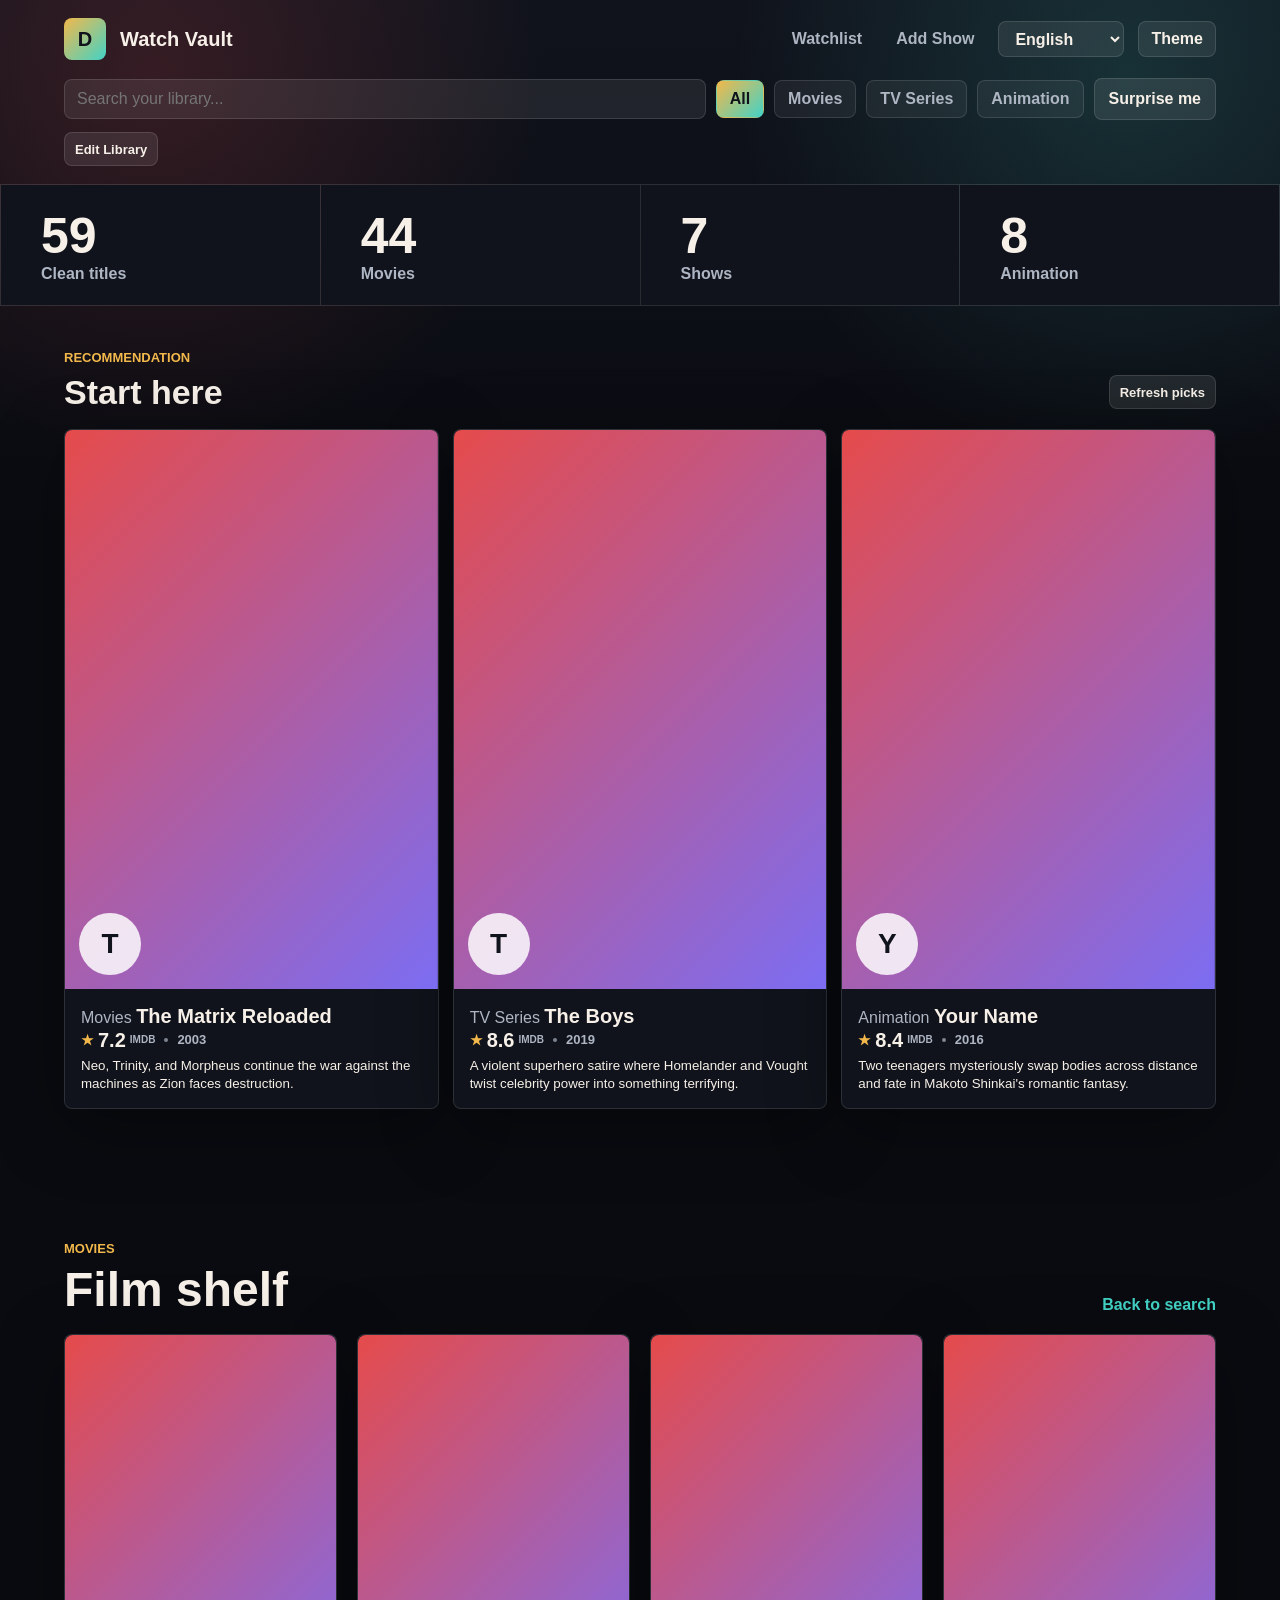
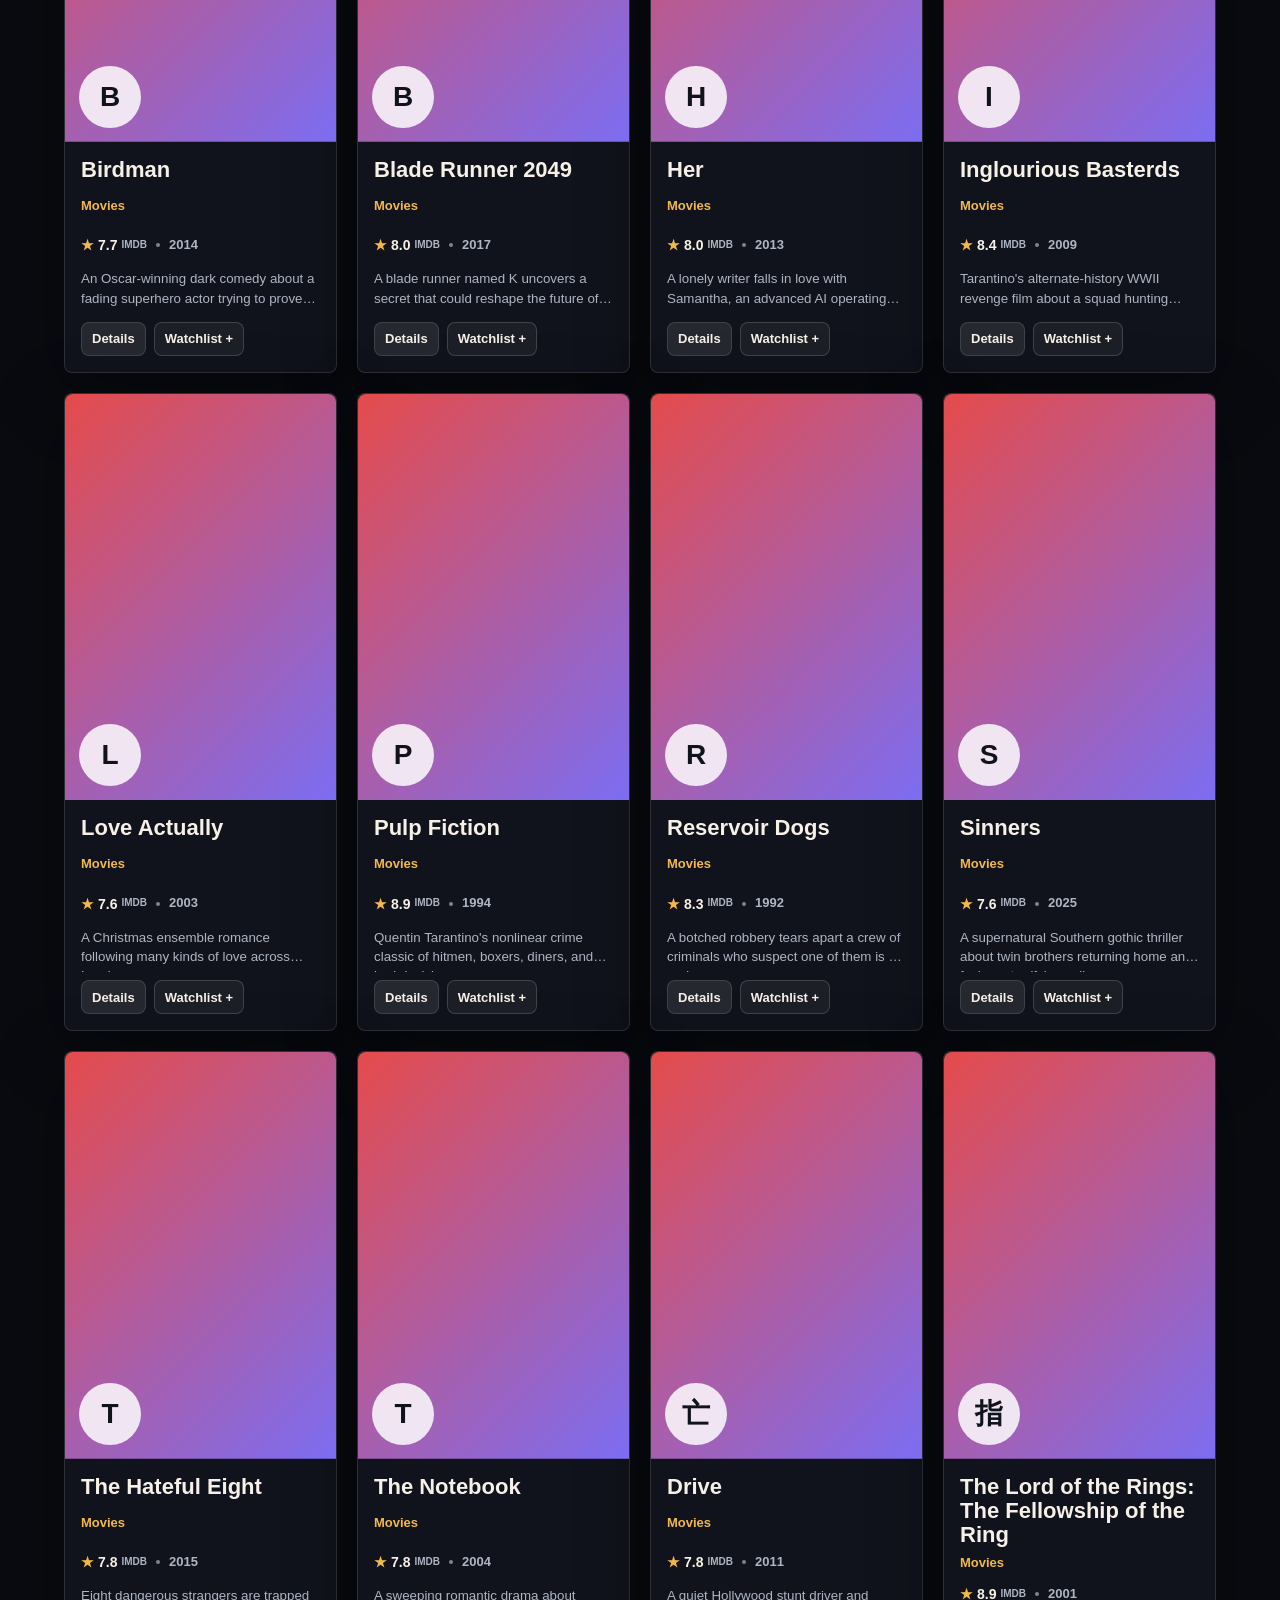
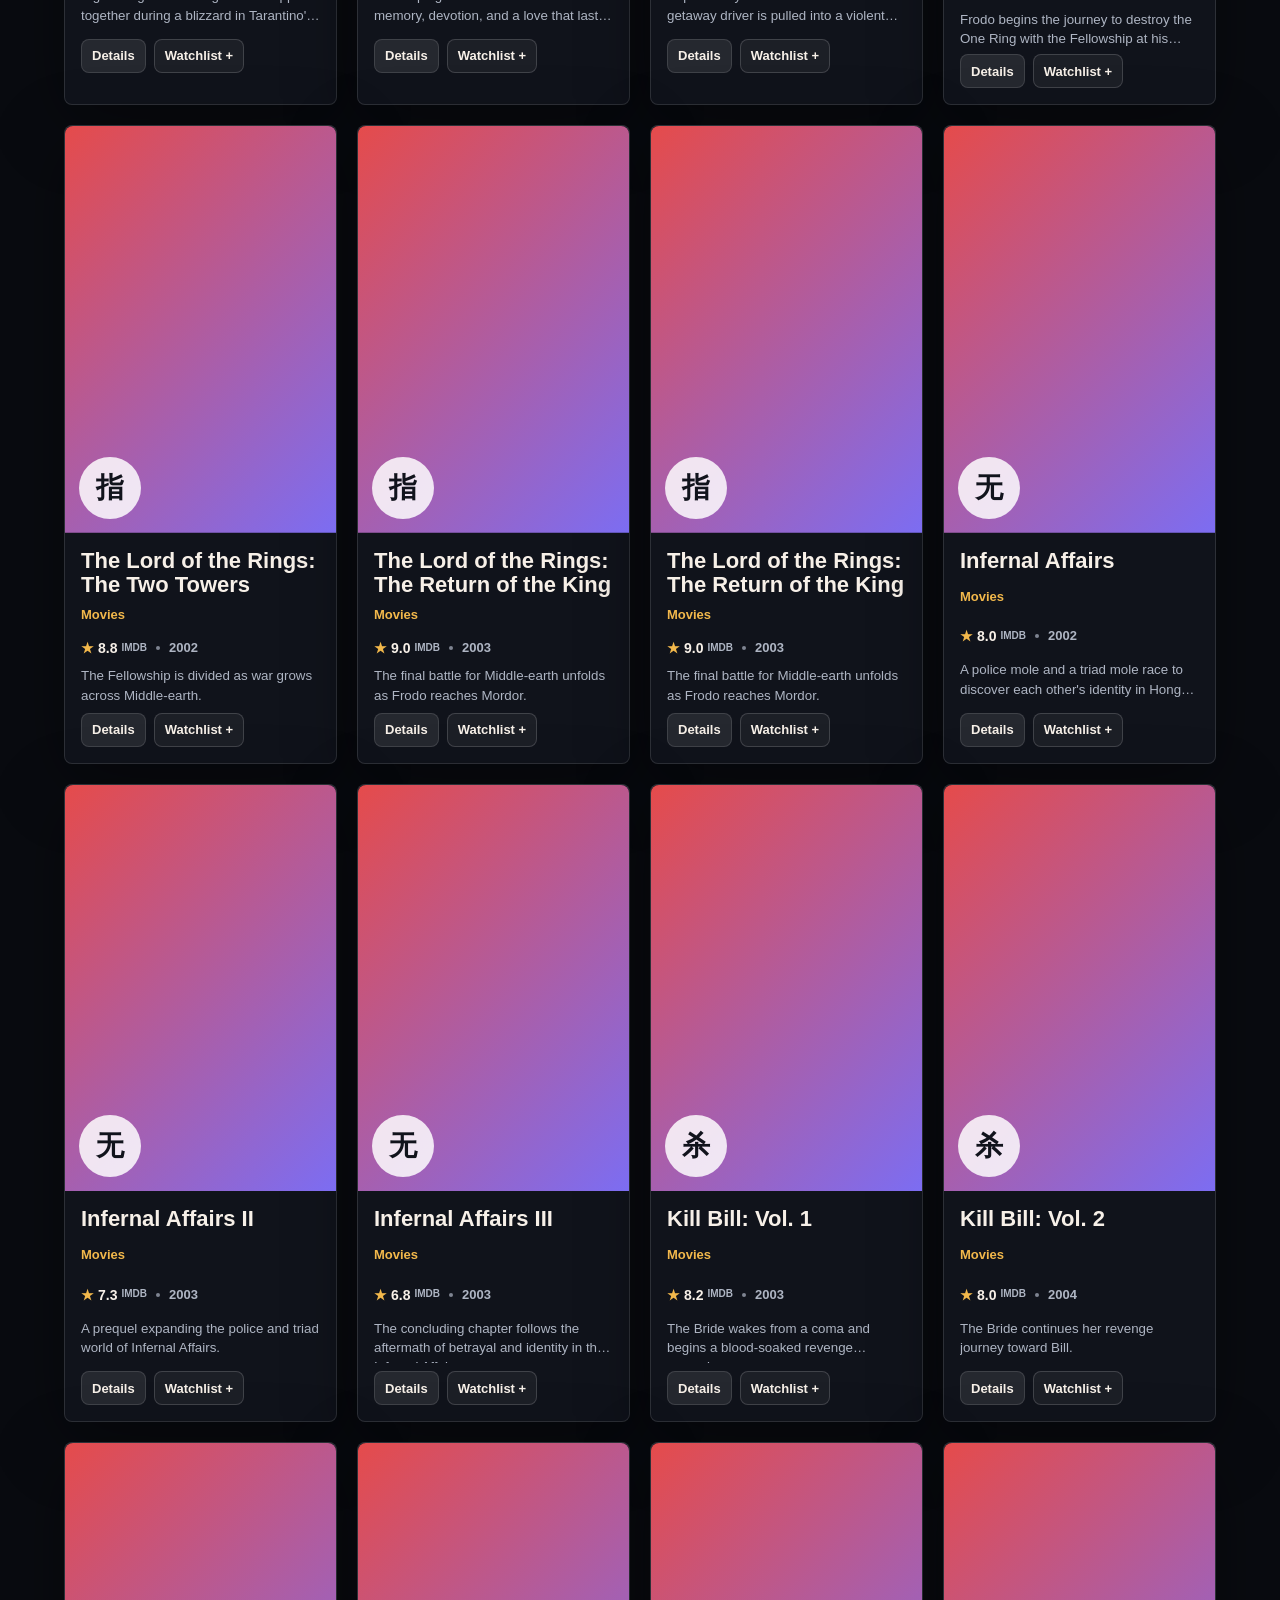
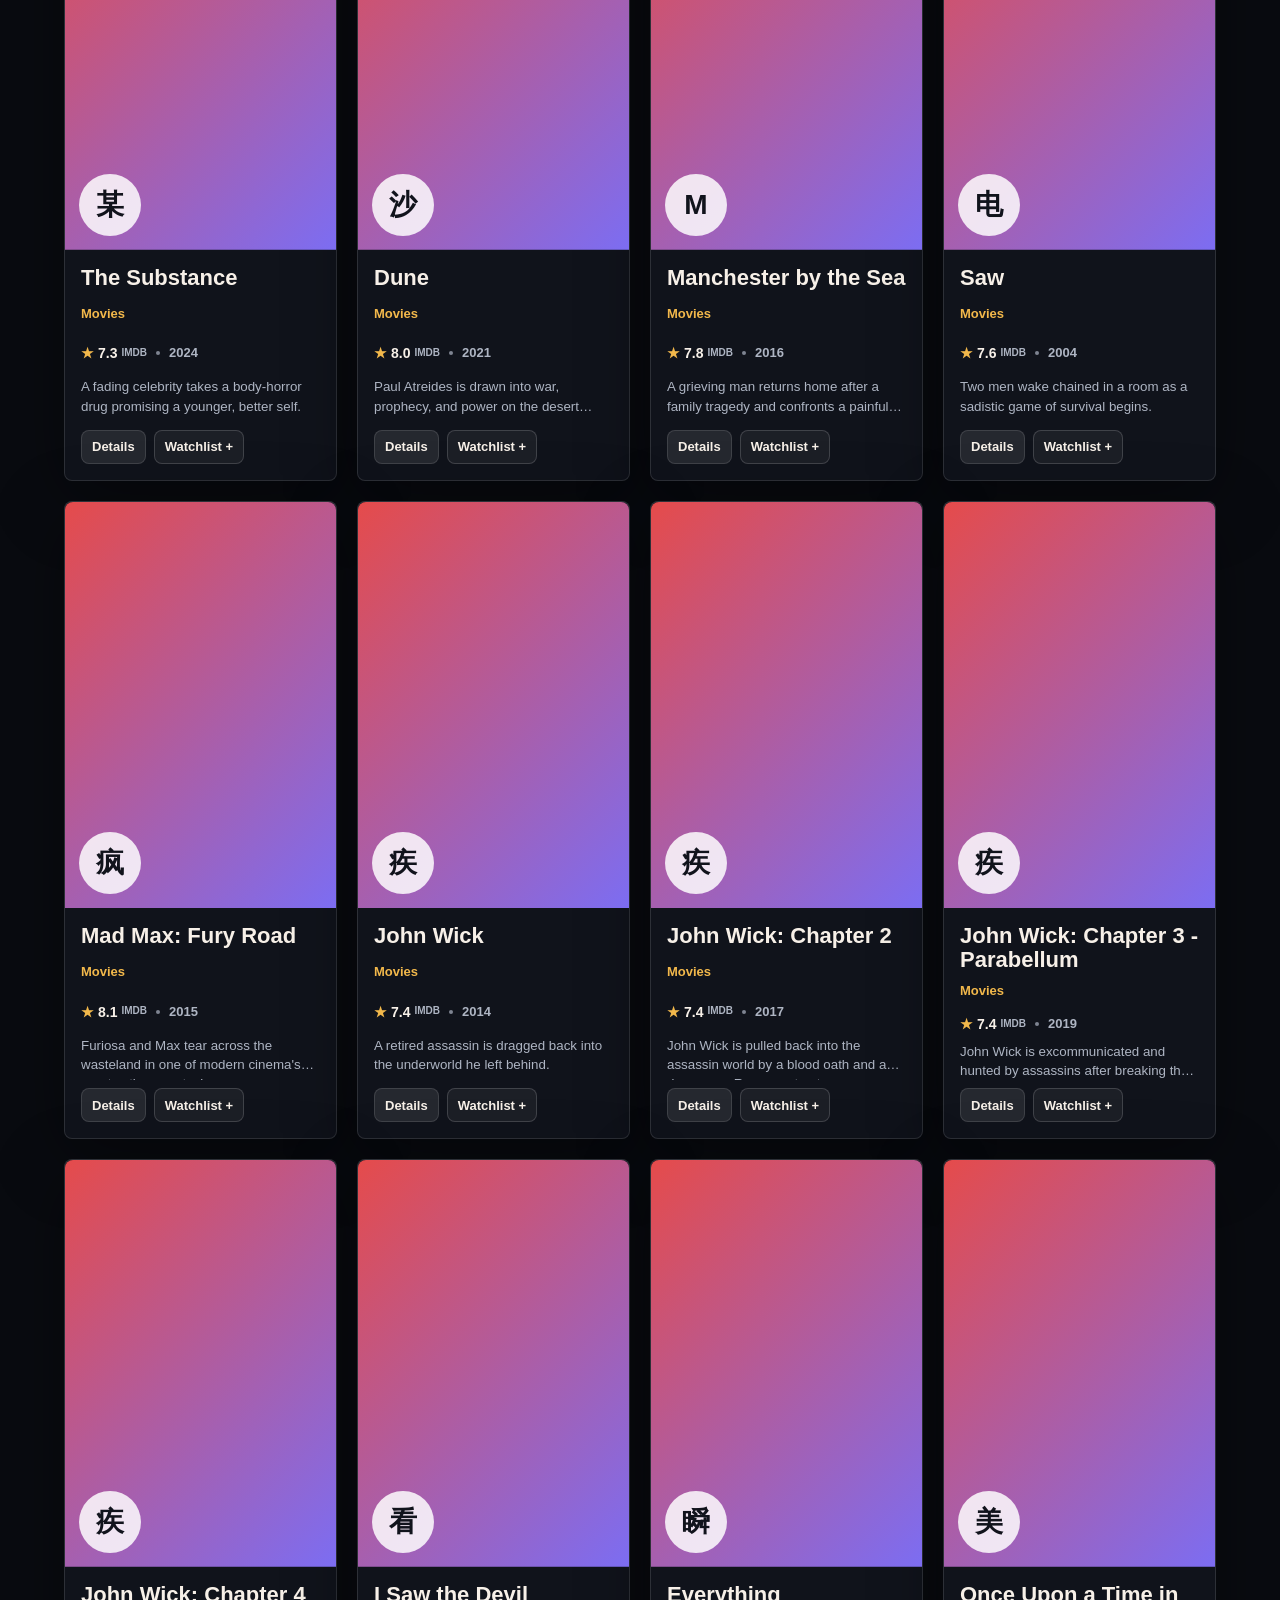
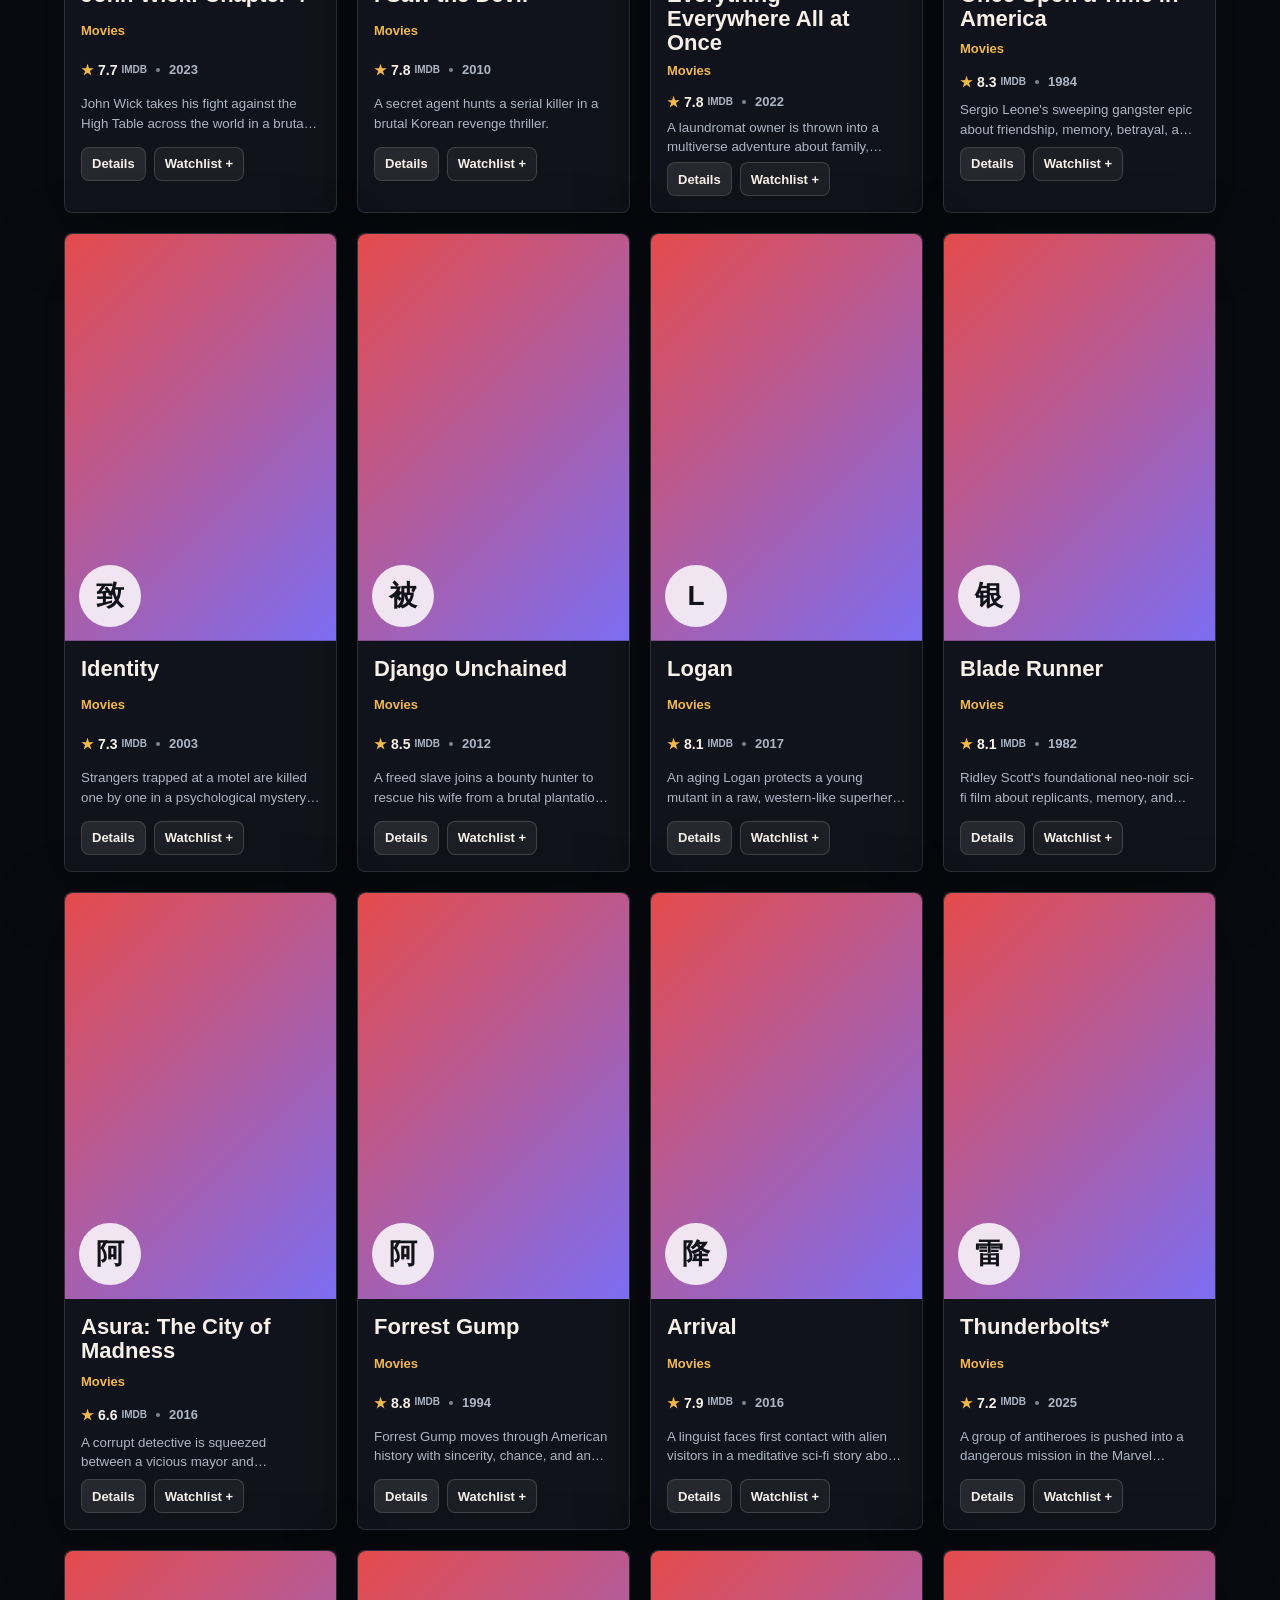
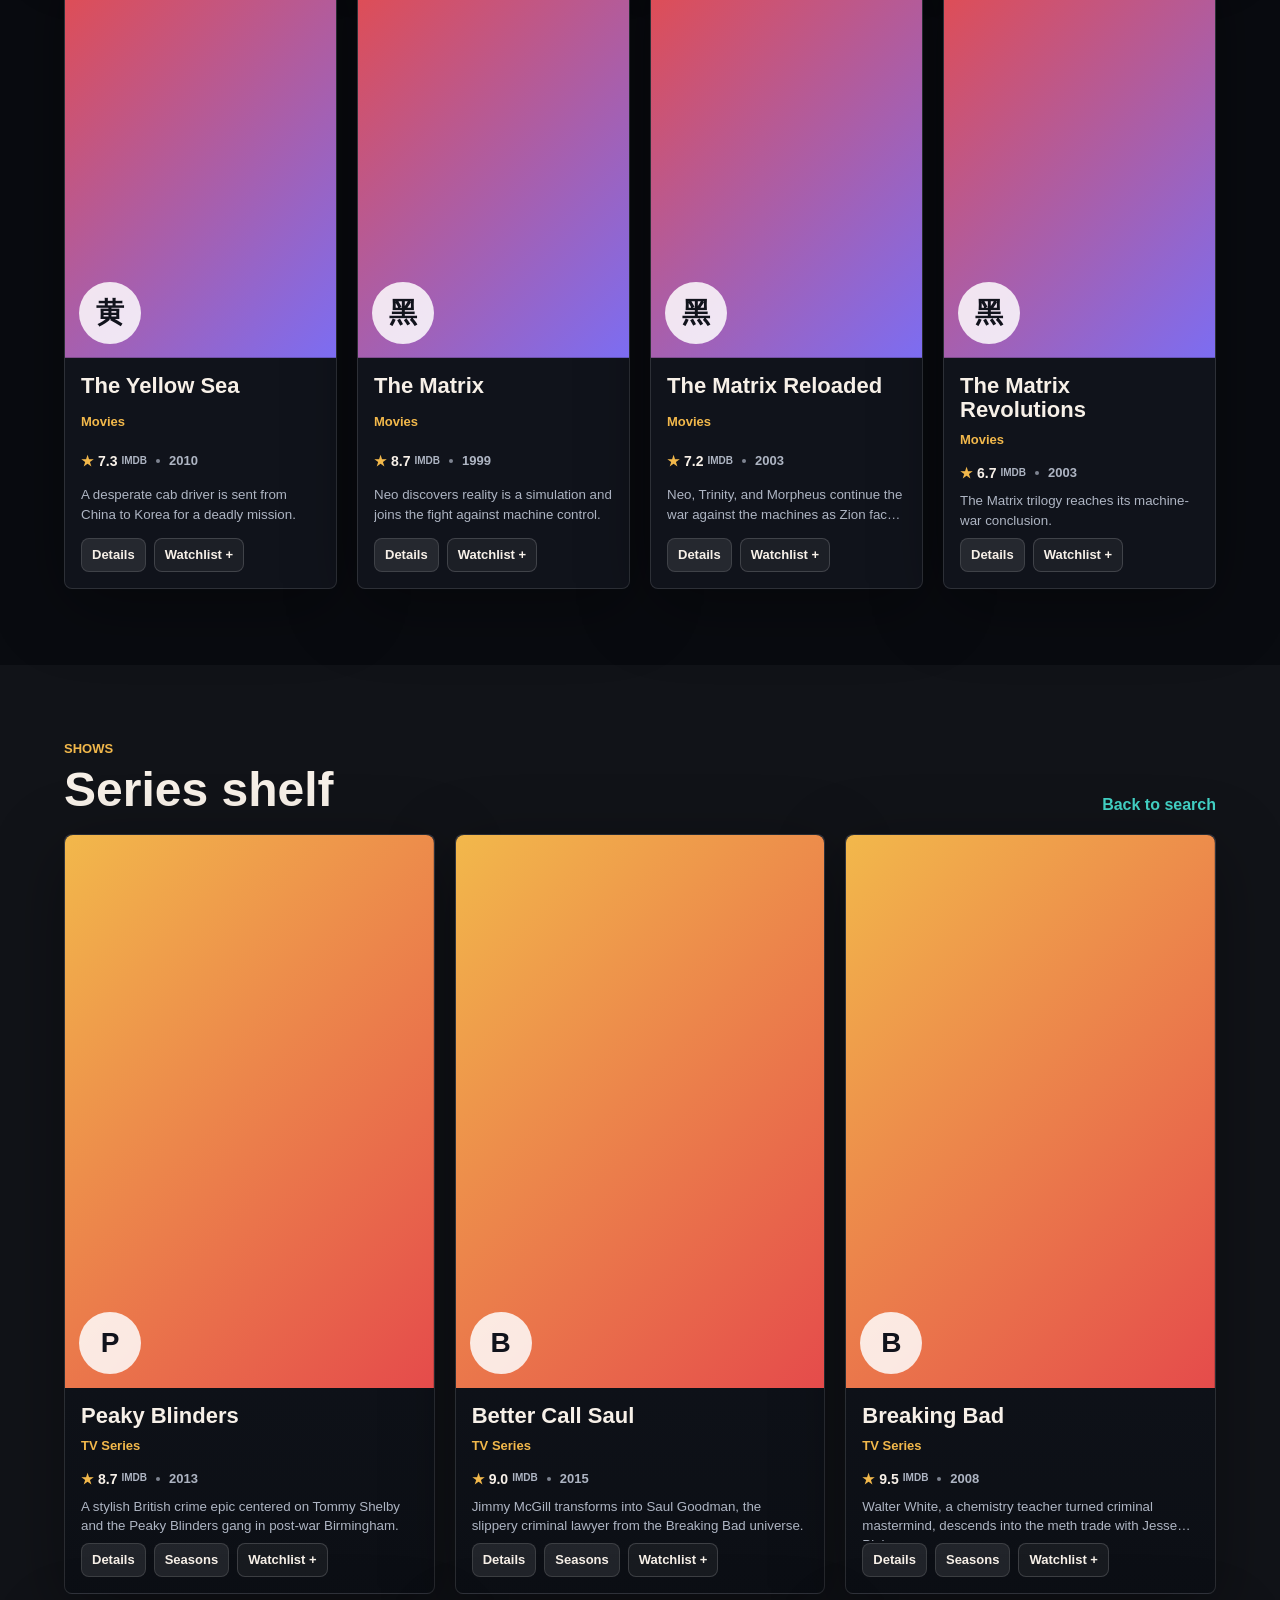
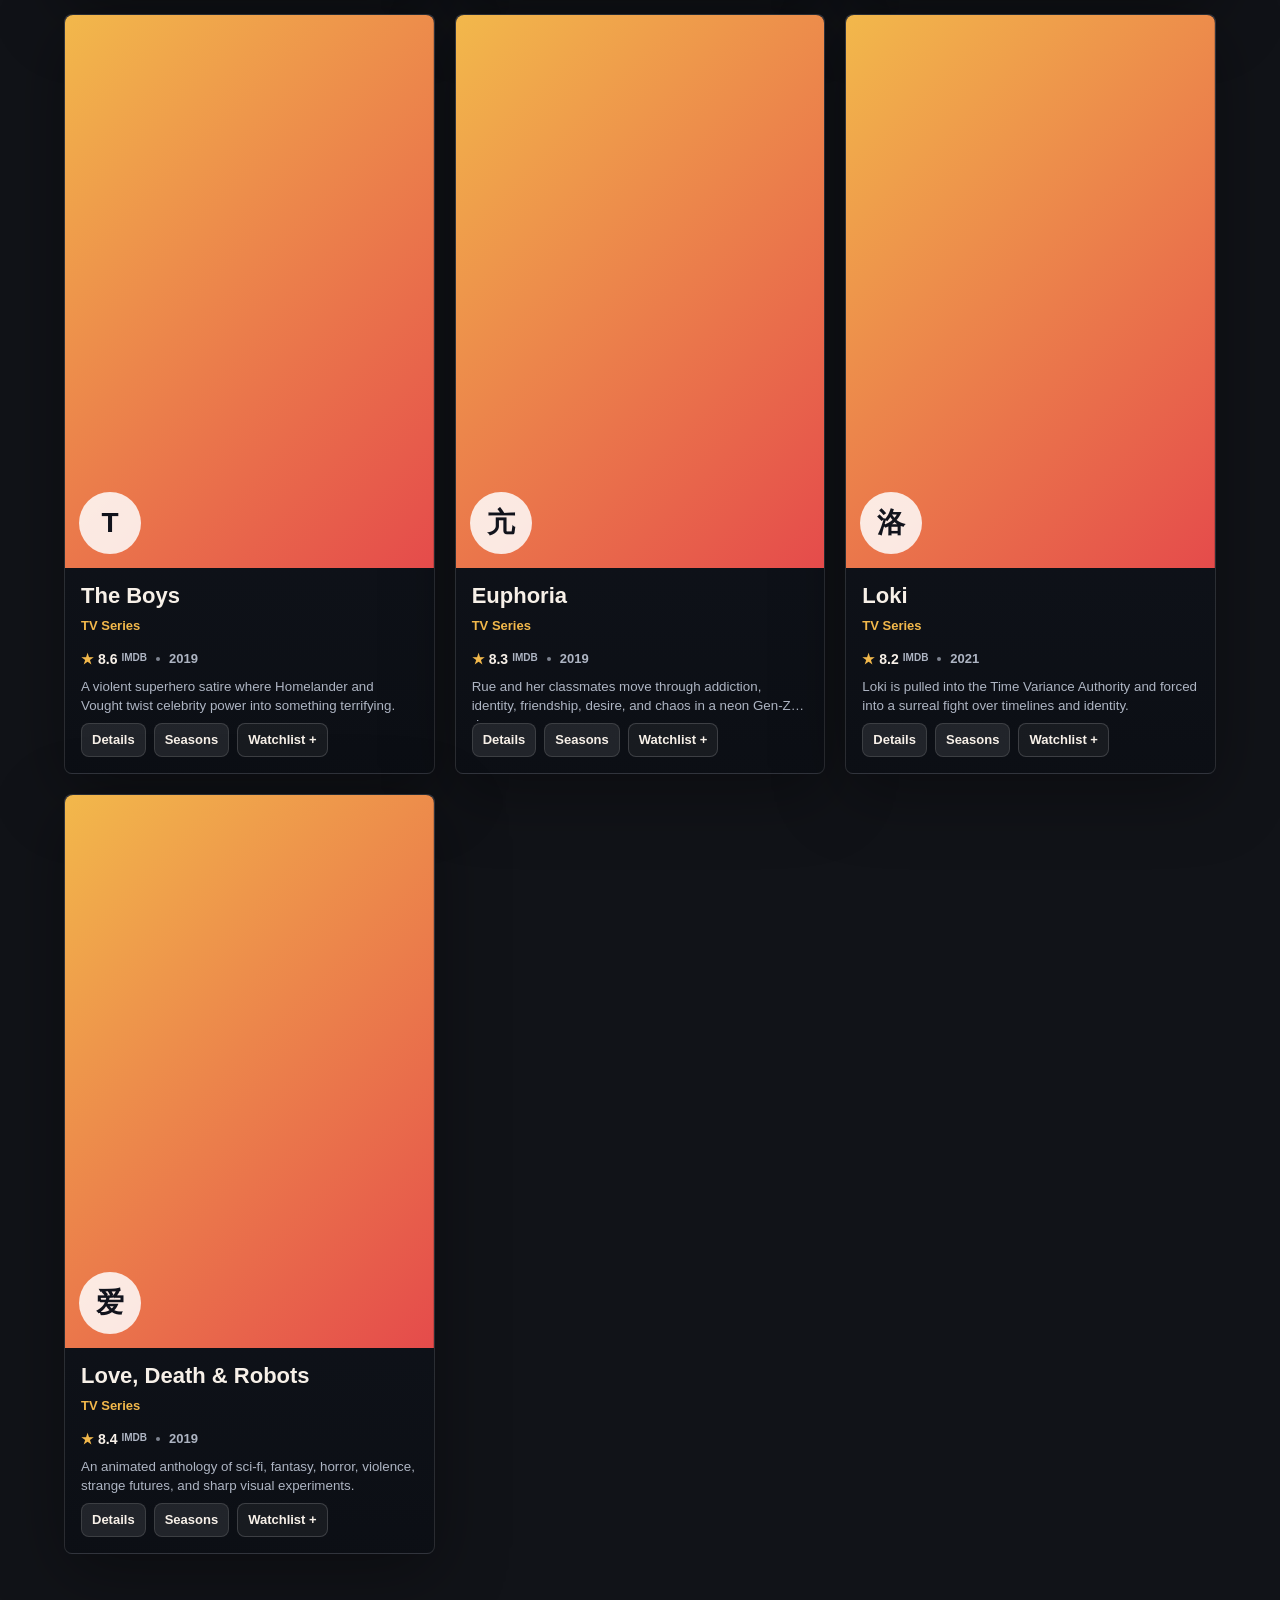
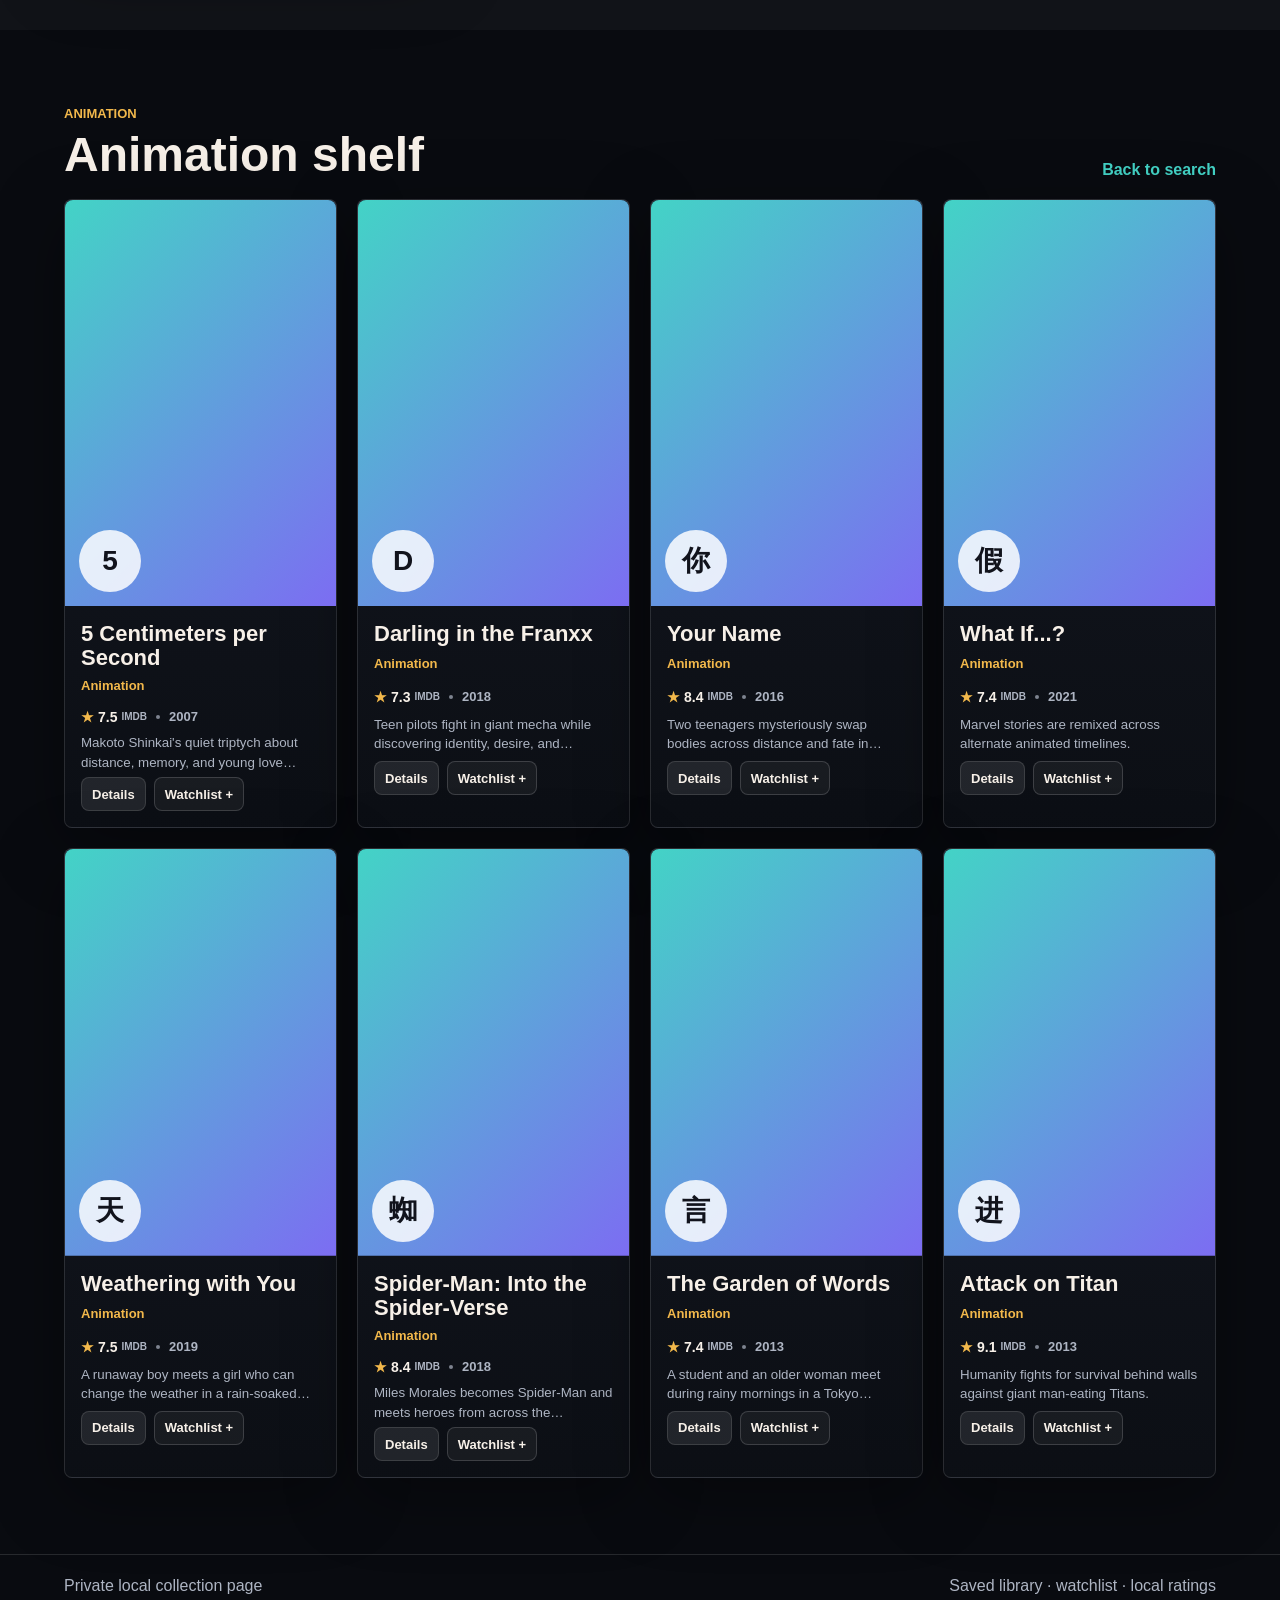
==== commit 044a85d1: "Smooth initial page rendering" ====
--- a/index.html
+++ b/index.html
@@ -4,15 +4,15 @@
   <meta charset="UTF-8">
   <meta name="viewport" content="width=device-width, initial-scale=1.0">
   <title>David's Watch Vault</title>
-  <link rel="stylesheet" href="styles.css?v=20260529-hide-refresh-offline">
+  <link rel="stylesheet" href="styles.css?v=20260529-no-flash-ui">
 </head>
-<body>
+<body class="app-booting">
   <header id="top" class="dashboard-top">
     <nav class="top-nav">
-      <a class="brand" href="index.html?v=20260529-hide-refresh-offline"><span class="brand-icon">D</span><span>Watch Vault</span></a>
+      <a class="brand" href="index.html?v=20260529-no-flash-ui"><span class="brand-icon">D</span><span>Watch Vault</span></a>
       <div class="nav-links">
-        <a href="watchlist.html?v=20260529-hide-refresh-offline">Watchlist</a>
-        <a href="add.html?v=20260529-hide-refresh-offline">Add Show</a>
+        <a href="watchlist.html?v=20260529-no-flash-ui">Watchlist</a>
+        <a href="add.html?v=20260529-no-flash-ui">Add Show</a>
         <select class="language-select" id="languageSelect" aria-label="Language"><option value="en">English</option><option value="zh">中文</option></select>
         <button class="theme-toggle" type="button" id="themeToggle" aria-label="Toggle theme">Theme</button>
       </div>
@@ -28,16 +28,15 @@
     </form>
     <div id="managementBar" class="management-bar">
       <button class="button secondary tiny" type="button" id="editLibraryButton">Edit Library</button>
-      <span class="version-pill">Updated build 20260529-hide-refresh-offline</span>
     </div>
   </header>
 
   <main>
     <section class="stats-strip" aria-label="Library statistics">
-      <article><strong id="totalCount">0</strong><span>Clean titles</span></article>
-      <article><strong id="movieCount">0</strong><span>Movies</span></article>
-      <article><strong id="showCount">0</strong><span>Shows</span></article>
-      <article><strong id="animationCount">0</strong><span>Animation</span></article>
+      <article><strong id="totalCount"></strong><span>Clean titles</span></article>
+      <article><strong id="movieCount"></strong><span>Movies</span></article>
+      <article><strong id="showCount"></strong><span>Shows</span></article>
+      <article><strong id="animationCount"></strong><span>Animation</span></article>
     </section>
 
     <section class="section recommendations">
@@ -63,8 +62,8 @@
 
   <button class="back-to-top hidden" id="backToTop" type="button">⌃ Back to top</button>
 
-  <footer class="footer"><span>Private local collection page</span><span>Saved library · watchlist · local ratings · build 20260529-hide-refresh-offline</span></footer>
-  <script src="catalog.js?v=20260529-hide-refresh-offline"></script>
-  <script src="app.js?v=20260529-hide-refresh-offline"></script>
+  <footer class="footer"><span>Private local collection page</span><span>Saved library · watchlist · local ratings</span></footer>
+  <script src="catalog.js?v=20260529-no-flash-ui"></script>
+  <script src="app.js?v=20260529-no-flash-ui"></script>
 </body>
 </html>
--- a/styles.css
+++ b/styles.css
@@ -27,7 +27,7 @@
 .language-select{min-height:36px;width:auto;padding:0 34px 0 12px;border:1px solid var(--line);border-radius:8px;color:var(--text);background:rgba(255,255,255,.08);font:inherit;font-weight:900;cursor:pointer}.credit-line{display:block;min-height:18px;color:var(--muted);font-size:12px;line-height:1.35}.public-facts{margin:0 0 14px;color:var(--gold);font-weight:900;line-height:1.5}.detail-info{display:none}.watchlist-grid{grid-template-columns:repeat(auto-fit,minmax(230px,1fr));justify-content:stretch}.theme-alt .language-select{color:#f5f5f1;background:#191919;border-color:rgba(255,255,255,.16)}
 
 /* Poster and IMDb facts hardening */
-.detail-poster,.theme-alt .detail-poster{width:100%;max-width:390px;aspect-ratio:2 / 3!important;min-height:0!important;align-self:start;background-size:contain!important;background-position:center!important;background-repeat:no-repeat!important;background-color:#10131b!important}.theme-alt .detail-poster{background-color:#111!important}.feature-poster,.poster-surface{background-size:contain!important;background-position:center!important;background-repeat:no-repeat!important}.movie-item .poster-surface{background-size:cover!important}.credit-line{min-height:34px;color:var(--gold);font-weight:800;display:-webkit-box;overflow:hidden;-webkit-box-orient:vertical;-webkit-line-clamp:2}.public-facts:empty::before{content:"IMDb info loading";color:var(--muted)}
+.detail-poster,.theme-alt .detail-poster{width:100%;max-width:390px;aspect-ratio:2 / 3!important;min-height:0!important;align-self:start;background-size:contain!important;background-position:center!important;background-repeat:no-repeat!important;background-color:#10131b!important}.theme-alt .detail-poster{background-color:#111!important}.feature-poster,.poster-surface{background-size:contain!important;background-position:center!important;background-repeat:no-repeat!important}.movie-item .poster-surface{background-size:cover!important}.credit-line{min-height:34px;color:var(--gold);font-weight:800;display:-webkit-box;overflow:hidden;-webkit-box-orient:vertical;-webkit-line-clamp:2}
 
 /* IMDb-style fact chips */
 .credit-line,.public-facts{display:flex;flex-wrap:wrap;gap:6px;align-items:center}.credit-line{min-height:64px}.public-facts{margin:0 0 18px}.fact-chip{display:inline-flex;align-items:center;gap:6px;max-width:100%;padding:7px 9px;border:1px solid var(--line);border-radius:8px;background:rgba(255,255,255,.07);color:var(--text);line-height:1.15}.fact-chip small{color:var(--muted);font-size:11px;font-weight:900;text-transform:uppercase}.fact-chip strong{font-size:12px;font-weight:900}.rating-chip{background:rgba(242,184,75,.13);border-color:rgba(242,184,75,.42)}.rating-chip .star{color:var(--gold);font-size:15px}.wide-chip{flex:1 1 100%;justify-content:flex-start}.wide-chip strong{overflow:hidden;text-overflow:ellipsis;white-space:nowrap}.public-facts .fact-chip{padding:10px 12px}.public-facts .fact-chip strong{font-size:14px}.muted-chip{color:var(--muted)}.theme-alt .fact-chip{background:#171717;border-color:rgba(255,255,255,.16)}.theme-alt .rating-chip{background:rgba(229,9,20,.13);border-color:rgba(229,9,20,.45)}.theme-alt .rating-chip .star{color:#e50914}
@@ -177,3 +177,16 @@
 .theme-alt .rating-chip .star,
 .theme-alt .card-rating .star,
 .theme-alt .detail-rating .star{color:#f2b84b!important}
+
+/* No-flash boot state and solid overscroll background */
+html{min-height:100%;background:#090b10;overscroll-behavior:none}
+body{min-height:100vh;background-color:var(--bg);background-attachment:fixed;overscroll-behavior:none}
+body.app-booting .stats-strip strong,
+body.app-booting #recommendations,
+body.app-booting #movieShelf,
+body.app-booting #showShelf,
+body.app-booting #animationShelf,
+body.app-booting #plannedList,
+body.app-booting .detail-layout{visibility:hidden}
+body.app-booting .stats-strip strong::after{content:"";display:block;min-height:1em}
+body.app-booting .detail-layout{min-height:calc(100vh - 84px)}
